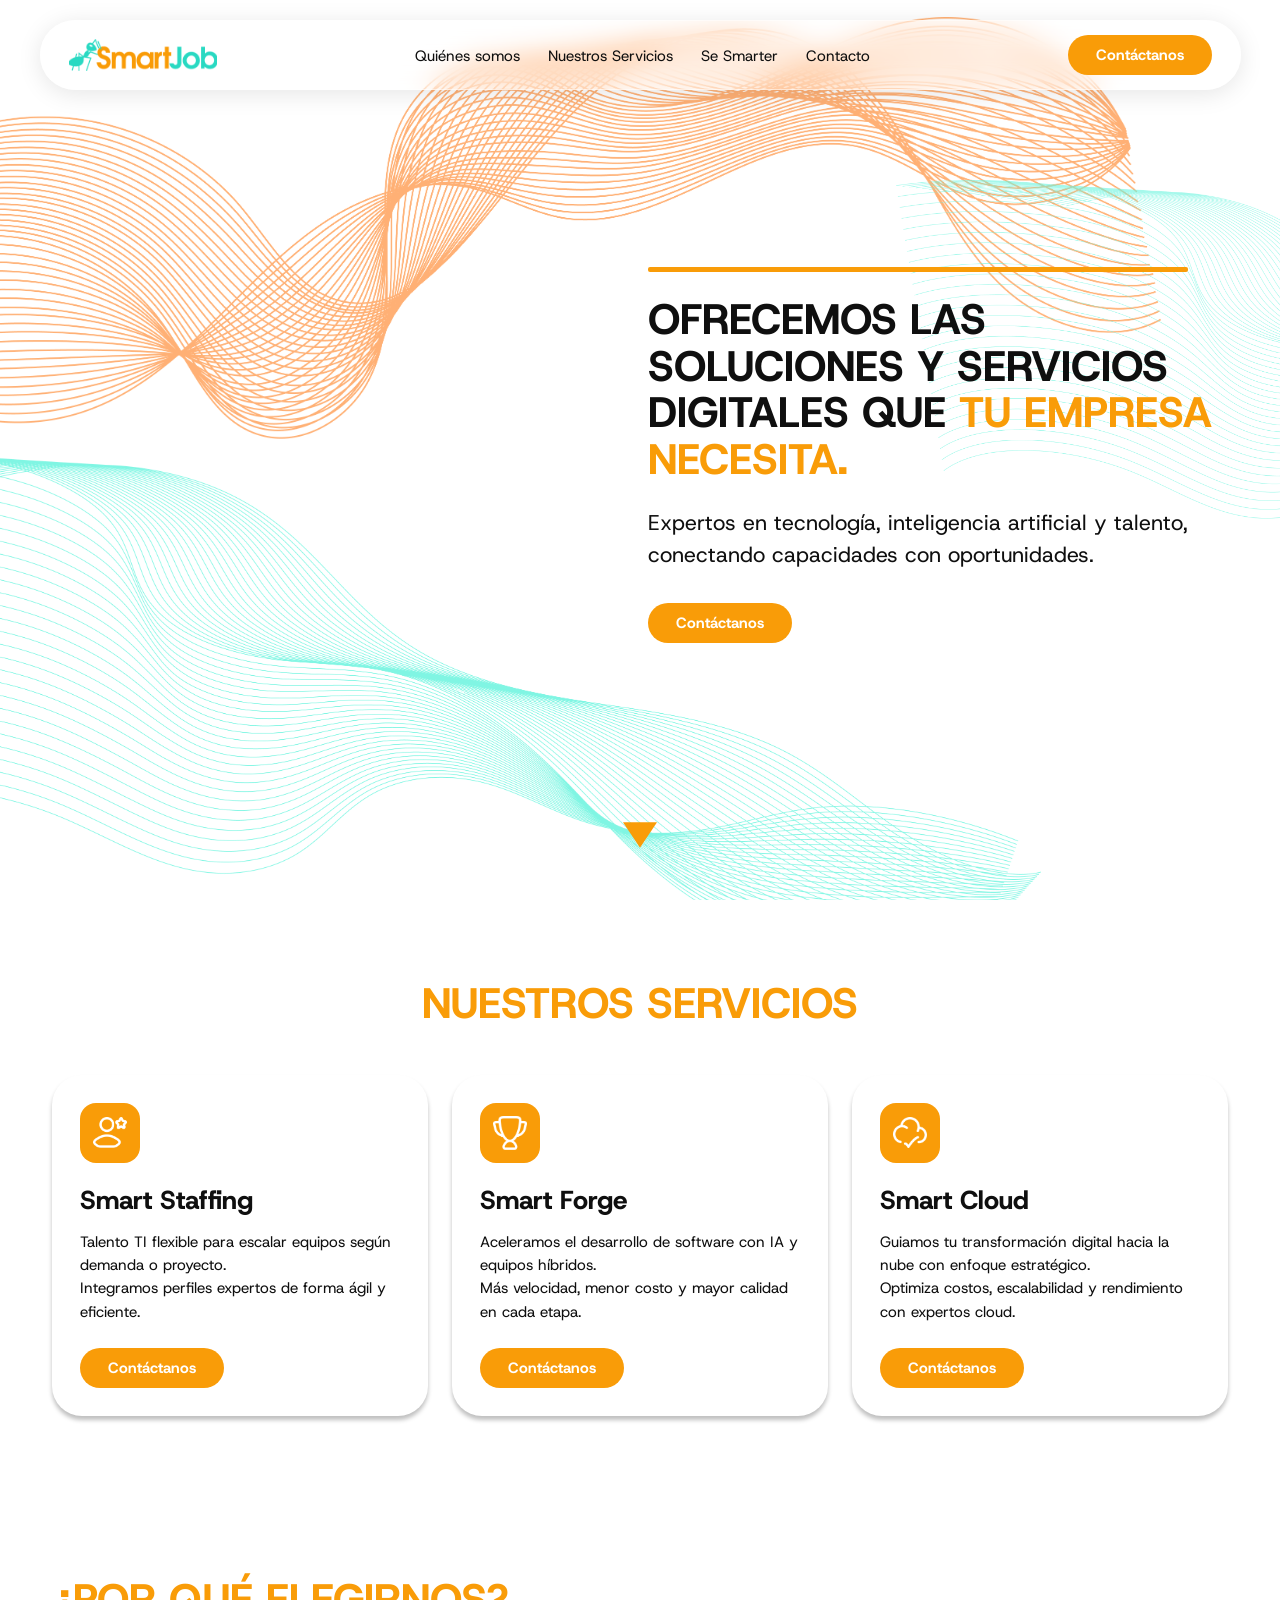
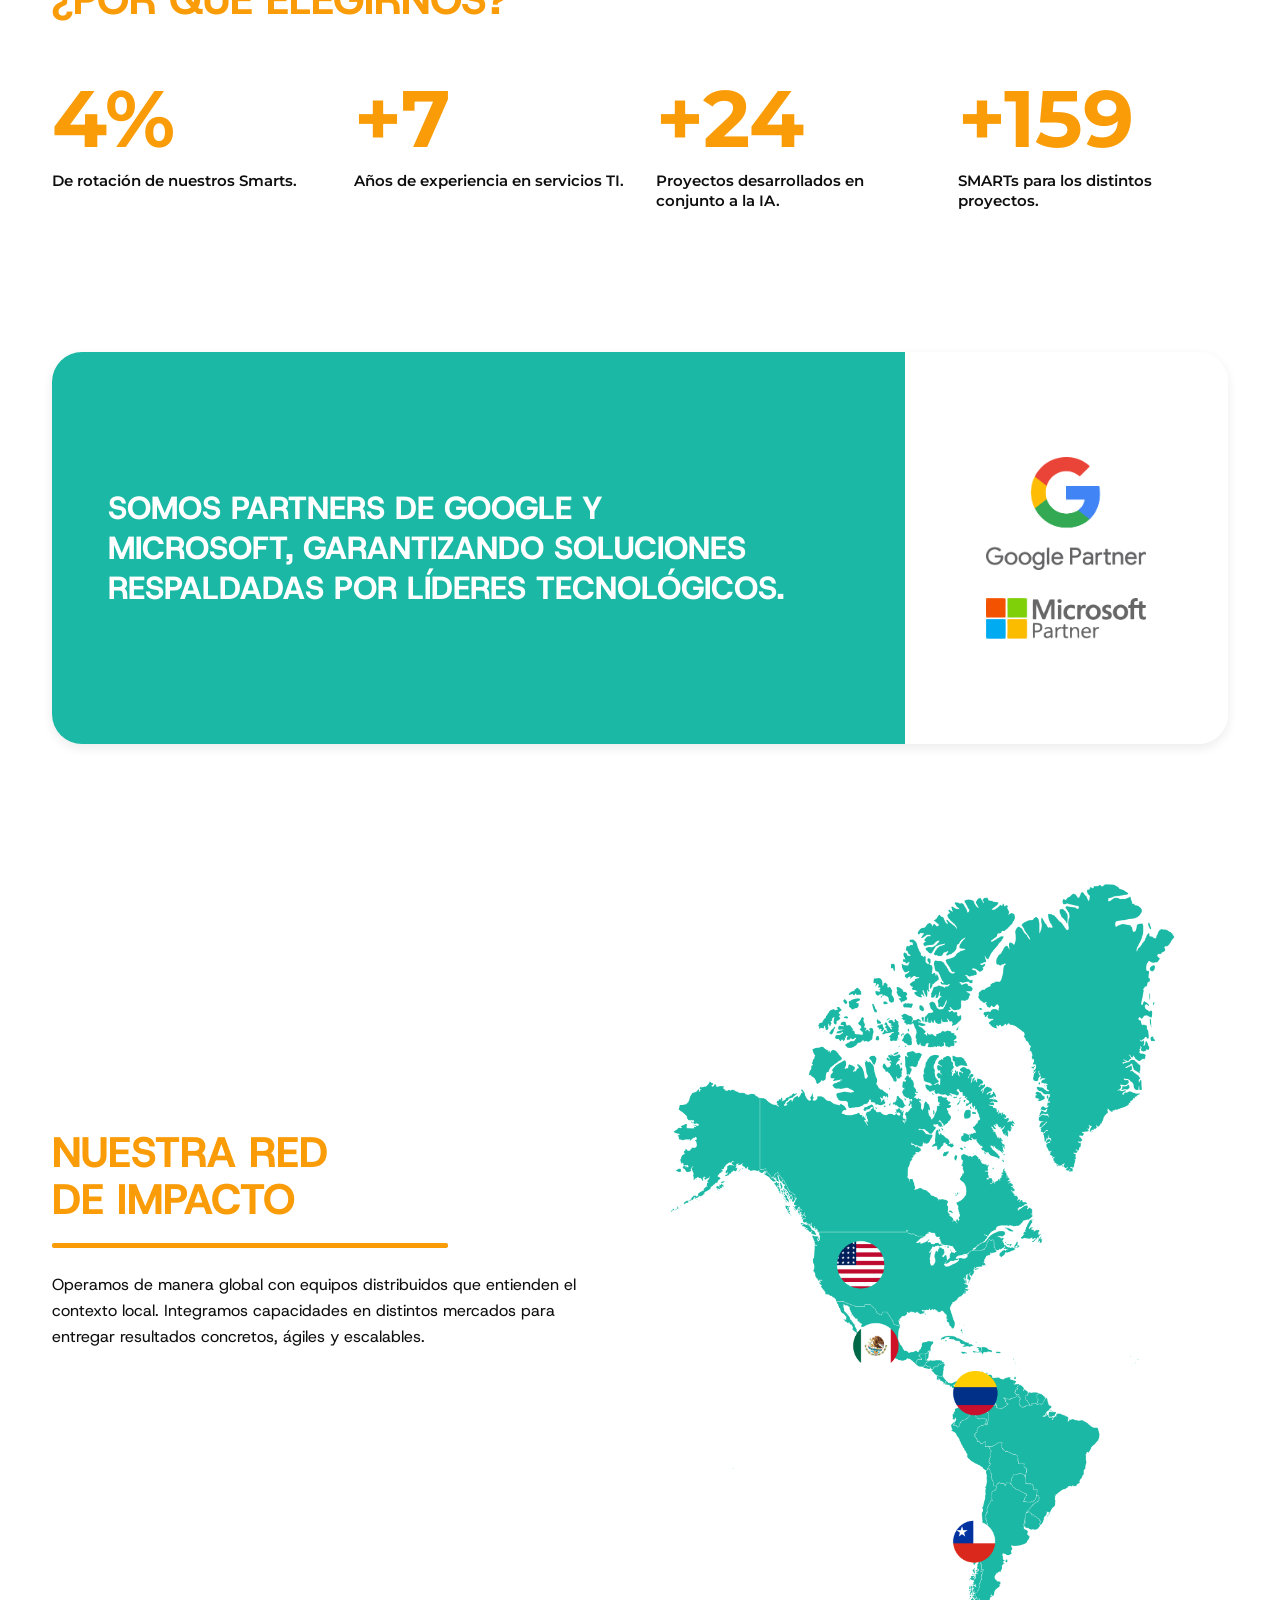
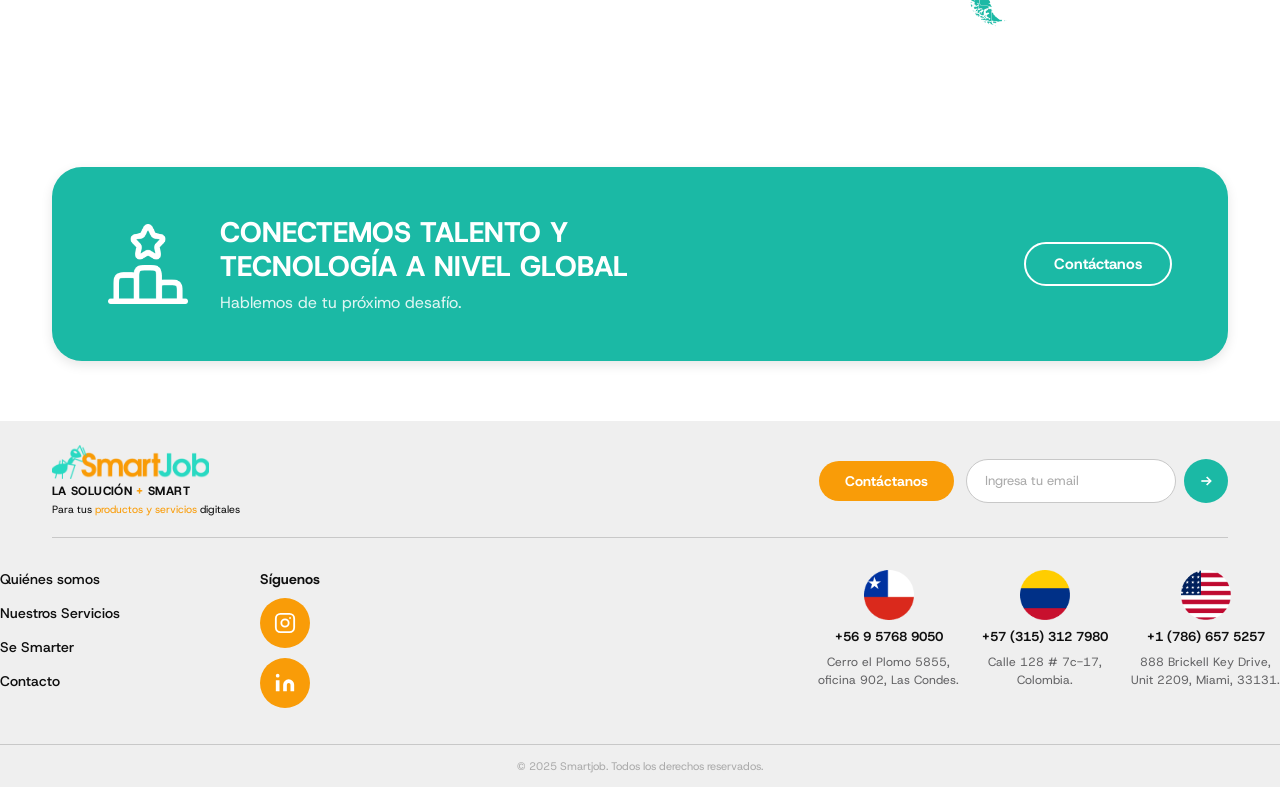
==== index.html @ 1be534fc "Index: título centrado, íconos naranjas y padding en cards de servicios - Título "NUESTROS SERVICIOS" ====
<!DOCTYPE html>
<html lang="es">
<head>
  <meta charset="UTF-8" />
  <meta name="viewport" content="width=device-width, initial-scale=1.0" />
  <title>Smartjob — La Solución + Smart</title>
  <link rel="preconnect" href="https://fonts.googleapis.com" />
  <link rel="preconnect" href="https://fonts.gstatic.com" crossorigin />
  <link href="https://fonts.googleapis.com/css2?family=Host+Grotesk:wght@400;500;600;700;800&family=Montserrat:wght@600;700&display=swap" rel="stylesheet" />
  <link rel="icon" type="image/svg+xml" href="assets/img/logo-smartjob.svg" />
  <link rel="stylesheet" href="css/style.css" />
</head>
<body>

  <!-- ══ NAV ══ -->
  <header class="nav-wrapper">
    <nav class="nav-pill" id="navbar">
      <a href="index.html" class="logo-link">
        <img src="assets/img/logo-smartjob.svg" alt="SmartJob" class="logo-img" />
      </a>
      <ul class="nav-links">
        <li><a href="#quienes" class="nav-a">Quiénes somos</a></li>
        <li><a href="servicios.html" class="nav-a">Nuestros Servicios</a></li>
        <li><a href="se-smarter.html" class="nav-a">Se Smarter</a></li>
        <li><a href="contacto.html" class="nav-a">Contacto</a></li>
      </ul>
      <a href="contacto.html" class="btn-orange">Contáctanos</a>
      <button class="hamburger" id="menu-toggle" aria-label="Menú">
        <span></span><span></span><span></span>
      </button>
    </nav>
  </header>

  <div class="mobile-menu" id="mobile-menu" hidden>
    <a href="#quienes"      class="mobile-a">Quiénes somos</a>
    <a href="servicios.html" class="mobile-a">Nuestros Servicios</a>
    <a href="se-smarter.html" class="mobile-a">Se Smarter</a>
    <a href="contacto.html"  class="mobile-a">Contacto</a>
    <a href="contacto.html"  class="btn-orange">Contáctanos</a>
  </div>

  <!-- ══ HERO ══════════════════════════════════════════════════
       Inicio frame: 1440×4589
       Waves: RGBA transparentes sobre fondo blanco
  ═══════════════════════════════════════════════════════════ -->
  <section id="inicio" class="hero">
    <img src="assets/img/hero-deco-orange.png" class="hero-wave hero-wave--orange" alt="" aria-hidden="true" />
    <img src="assets/img/hero-deco-teal.png"   class="hero-wave hero-wave--teal"   alt="" aria-hidden="true" />
    <img src="assets/img/hero-deco-teal.png"   class="hero-wave hero-wave--teal2" style="left: 70%; top: 20%; width: 80%; opacity: 0.6;" alt="" aria-hidden="true" />

    <div class="hero-content reveal">
      <div class="hero-rule"></div>
      <h1 class="hero-h1">
        OFRECEMOS LAS<br>
        SOLUCIONES Y SERVICIOS<br>
        DIGITALES QUE <span class="c-orange">TU EMPRESA</span><br>
        <span class="c-orange">NECESITA.</span>
      </h1>
      <p class="hero-sub">
        Expertos en tecnología, inteligencia artificial y talento,<br>
        conectando capacidades con oportunidades.
      </p>
      <a href="contacto.html" class="btn-orange">Contáctanos</a>
    </div>

    <a href="#quienes" class="hero-arrow" aria-label="Siguiente sección">
      <svg viewBox="0 0 55 55" width="48" height="48">
        <polygon points="27.5,42 8,13 47,13" fill="#F99C08"/>
      </svg>
    </a>
  </section>


  <!-- ══ NUESTROS SERVICIOS — Figma y=1175 ══ -->
  <section class="section">
    <div class="container">
      <h2 class="section-title reveal text-center">NUESTROS SERVICIOS</h2>
      <div class="services-grid">
        <div class="service-card reveal" style="--delay:0ms">
          <div class="svc-card-icon-wrap">
            <img src="assets/img/staffing.png" alt="" aria-hidden="true" />
          </div>
          <h3 class="service-title">Smart Staffing</h3>
          <p class="service-desc">
            Talento TI flexible para escalar equipos según demanda o proyecto.<br>
            Integramos perfiles expertos de forma ágil y eficiente.
          </p>
          <a href="smart-staffing.html" class="btn-orange">Contáctanos</a>
        </div>
        <div class="service-card reveal" style="--delay:100ms">
          <div class="svc-card-icon-wrap">
            <img src="assets/img/forge.png" alt="" aria-hidden="true" />
          </div>
          <h3 class="service-title">Smart Forge</h3>
          <p class="service-desc">
            Aceleramos el desarrollo de software con IA y equipos híbridos.<br>
            Más velocidad, menor costo y mayor calidad en cada etapa.
          </p>
          <a href="contacto.html" class="btn-orange">Contáctanos</a>
        </div>
        <div class="service-card reveal" style="--delay:200ms">
          <div class="svc-card-icon-wrap">
            <img src="assets/img/cloud.png" alt="" aria-hidden="true" />
          </div>
          <h3 class="service-title">Smart Cloud</h3>
          <p class="service-desc">
            Guiamos tu transformación digital hacia la nube con enfoque estratégico.<br>
            Optimiza costos, escalabilidad y rendimiento con expertos cloud.
          </p>
          <a href="smart-cloud.html" class="btn-orange">Contáctanos</a>
        </div>
      </div>
    </div>
  </section>


  <!-- ══ ¿POR QUÉ ELEGIRNOS? — Figma y=1976 ══ -->
  <section id="quienes" class="section">
    <div class="container">
      <h2 class="section-title reveal">¿POR QUÉ ELEGIRNOS?</h2>
      <div class="stats-grid">
        <div class="stat reveal" style="--delay:0ms">
          <div class="stat-num" data-prefix="" data-suffix="%" data-target="5">5%</div>
          <p class="stat-label">De rotación de nuestros Smarts.</p>
        </div>
        <div class="stat reveal" style="--delay:100ms">
          <div class="stat-num" data-prefix="+" data-suffix="" data-target="9">+9</div>
          <p class="stat-label">Años de experiencia en servicios TI.</p>
        </div>
        <div class="stat reveal" style="--delay:200ms">
          <div class="stat-num" data-prefix="+" data-suffix="" data-target="30">+30</div>
          <p class="stat-label">Proyectos desarrollados en conjunto a la IA.</p>
        </div>
        <div class="stat reveal" style="--delay:300ms">
          <div class="stat-num" data-prefix="+" data-suffix="" data-target="200">+200</div>
          <p class="stat-label">SMARTs para los distintos proyectos.</p>
        </div>
      </div>
    </div>
  </section>


  <!-- ══ PARTNERS BANNER — Figma y=2379, w=1336, h=392 ══ -->
  <section class="section section--partners">
    <div class="container">
      <div class="partners-card reveal">
        <div class="partners-left">
          <h2 class="partners-h2">
            Somos partners de Google y Microsoft, garantizando soluciones
            respaldadas por líderes tecnológicos.
          </h2>
        </div>
        <div class="partners-right">
          <img src="assets/img/partners-group.png" alt="Google Partner" class="partner-logo" />
          <img src="assets/img/globe-group.png"    alt="Microsoft Partner" class="partner-logo" />
        </div>
      </div>
    </div>
  </section>


  <!-- ══ NUESTRA RED DE IMPACTO — Figma y=2921 ══ -->
  <section class="section">
    <div class="container">
      <div class="impact-grid">
        <div class="impact-left">
          <h2 class="section-title reveal">NUESTRA RED<br>DE IMPACTO</h2>
          <div class="orange-rule reveal"></div>
          <p class="body-text reveal">
            Operamos de manera global con equipos distribuidos que entienden el
            contexto local. Integramos capacidades en distintos mercados para
            entregar resultados concretos, ágiles y escalables.
          </p>
        </div>
        <div class="impact-right reveal">
          <img src="assets/img/Group 36.png" alt="Continente" class="continent-img" />
        </div>
      </div>
    </div>
  </section>


  <!-- ══ CONECTEMOS CTA ══ -->
  <section class="section section--conectemos">
    <div class="container">
      <div class="conectemos-card reveal">
        <img src="assets/img/elements-1.png" alt="" class="conectemos-icon" aria-hidden="true" />
        <div>
          <h2 class="conectemos-h2">Conectemos talento y<br>tecnología a nivel global</h2>
          <p class="conectemos-sub">Hablemos de tu próximo desafío.</p>
        </div>
        <a href="contacto.html" class="btn-orange-outline">Contáctanos</a>
      </div>
    </div>
  </section>


  <!-- ══ FOOTER ══ -->
  <footer class="footer-v2">

    <div class="fv2-top">
      <div class="container fv2-top-inner">

        <!-- Logo + tagline -->
        <div class="fv2-logo-block">
          <a href="index.html" class="fv2-logo-link">
            <img src="assets/img/logo-smartjob.svg" alt="SmartJob" class="fv2-logo-img" />
          </a>
          <p class="fv2-tagline1">LA SOLUCIÓN <span class="c-orange">+</span> SMART</p>
          <p class="fv2-tagline2">Para tus <span class="c-orange">productos y servicios</span> digitales</p>
        </div>

        <!-- Contáctanos + email -->
        <div class="fv2-actions">
          <a href="contacto.html" class="fv2-btn-contacta">Contáctanos</a>
          <form class="fv2-email-form" id="newsletter-form">
            <input type="email" placeholder="Ingresa tu email" />
            <button type="submit" aria-label="Enviar">
              <svg viewBox="0 0 24 24" fill="none" stroke="currentColor" stroke-width="2.5" width="16" height="16"><line x1="5" y1="12" x2="19" y2="12"/><polyline points="13 6 19 12 13 18"/></svg>
            </button>
          </form>
        </div>

      </div>
    </div>

    <div class="fv2-divider"></div>

    <div class="container fv2-bottom">

      <!-- Nav -->
      <nav class="fv2-nav">
        <a href="index.html#quienes">Quiénes somos</a>
        <a href="servicios.html">Nuestros Servicios</a>
        <a href="se-smarter.html">Se Smarter</a>
        <a href="contacto.html">Contacto</a>
      </nav>

      <!-- Síguenos -->
      <div class="fv2-social">
        <p class="fv2-siguenos">Síguenos</p>
        <a href="https://www.instagram.com/smartjob_ti/" target="_blank" rel="noopener" aria-label="Instagram" class="fv2-social-btn">
          <svg viewBox="0 0 24 24" fill="none" stroke="currentColor" stroke-width="2" width="22" height="22"><rect x="2" y="2" width="20" height="20" rx="5"/><circle cx="12" cy="12" r="4"/><circle cx="17.5" cy="6.5" r="1" fill="currentColor" stroke="none"/></svg>
        </a>
        <a href="https://www.linkedin.com/company/smartjob-tech/posts/?feedView=all" target="_blank" rel="noopener" aria-label="LinkedIn" class="fv2-social-btn">
          <svg viewBox="0 0 24 24" fill="currentColor" width="22" height="22"><path d="M16 8a6 6 0 0 1 6 6v7h-4v-7a2 2 0 0 0-2-2 2 2 0 0 0-2 2v7h-4v-7a6 6 0 0 1 6-6z"/><rect x="2" y="9" width="4" height="12"/><circle cx="4" cy="4" r="2"/></svg>
        </a>
      </div>

      <!-- Oficinas -->
      <div class="fv2-offices">
        <div class="fv2-office">
          <img src="assets/img/Mask group.png" alt="Chile" class="fv2-flag" />
          <p class="fv2-phone">+56 9 5768 9050</p>
          <p class="fv2-addr">Cerro el Plomo 5855,<br>oficina 902, Las Condes.</p>
        </div>
        <div class="fv2-office">
          <img src="assets/img/Mask group-2.png" alt="Colombia" class="fv2-flag" />
          <p class="fv2-phone">+57 (315) 312 7980</p>
          <p class="fv2-addr">Calle 128 # 7c-17,<br>Colombia.</p>
        </div>
        <div class="fv2-office">
          <img src="assets/img/Mask group-1.png" alt="USA" class="fv2-flag" />
          <p class="fv2-phone">+1 (786) 657 5257</p>
          <p class="fv2-addr">888 Brickell Key Drive,<br>Unit 2209, Miami, 33131.</p>
        </div>
      </div>

    </div>

    <div class="fv2-copy">
      <div class="container">
        <p>© 2025 Smartjob. Todos los derechos reservados.</p>
      </div>
    </div>

  </footer>

  <script src="js/main.js"></script>
</body>
</html>
---- css/style.css ----
/* ═══════════════════════════════════════════════════════════
   Smartjob.cl — Fiel al diseño Figma WIREFRAME 188:5
   Tokens: Host Grotesk + Montserrat | #F99C08 | #1BB9A5
   ═══════════════════════════════════════════════════════════ */

/* ─── Reset ─── */
*, *::before, *::after { box-sizing: border-box; margin: 0; padding: 0; }
html { scroll-behavior: smooth; }
body {
  font-family: 'Host Grotesk', sans-serif;
  color: #0F0F0F;
  background: #fff;
  overflow-x: hidden;
}
img { display: block; max-width: 100%; }
a { text-decoration: none; }
ul { list-style: none; }
::selection { background: #F99C08; color: #fff; }

/* ─── Tokens ─── */
:root {
  --orange:   #F99C08;
  --teal:     #1BB9A5;
  --dark:     #0F0F0F;
  --muted:    #646466;
  --offwhite: #F8F8F8;
  --border:   #EEEEEE;
}

/* ─── Utilities ─── */
.c-orange  { color: var(--orange); }
.c-teal    { color: var(--teal); }
.fw-700    { font-weight: 700; }
.fw-800    { font-weight: 800; }
.text-center { text-align: center; }

/* ─── Container ─── */
.container {
  max-width: 1336px;
  margin-inline: auto;
  padding-inline: 52px;
}
@media (max-width: 768px) {
  .container { padding-inline: 20px; }
}

/* ─── Section ─── */
.section { padding-block: 80px; }
.section--offwhite { background: var(--offwhite); }
.section--partners { padding-block: 60px; }
.section--conectemos { padding-block: 60px; }

/* ─── Orange rule ─── */
.orange-rule {
  width: 396px;
  max-width: 100%;
  height: 5px;
  background: var(--orange);
  border-radius: 2px;
  margin-block: 20px 24px;
}

/* ─── Section title: Host Grotesk ExtraBold 800 48px ─── */
.section-title {
  font-family: 'Host Grotesk', sans-serif;
  font-weight: 800;
  font-size: clamp(28px, 3.33vw, 48px);
  line-height: 1.1;
  text-transform: uppercase;
  color: var(--orange);
}

/* ─── Body text ─── */
.body-text {
  font-family: 'Host Grotesk', sans-serif;
  font-weight: 400;
  font-size: clamp(15px, 1.25vw, 18px);
  color: var(--dark);
  line-height: 1.65;
}

/* ══════════════════════════════════════════════════════════
   BUTTONS
══════════════════════════════════════════════════════════ */
.btn-orange {
  display: inline-flex;
  align-items: center;
  justify-content: center;
  background: var(--orange);
  color: #fff;
  font-family: 'Host Grotesk', sans-serif;
  font-weight: 700;
  font-size: 15px;
  padding: 10px 28px;
  border-radius: 100px;
  border: none;
  cursor: pointer;
  white-space: nowrap;
  transition: background .2s, transform .2s, box-shadow .2s;
}
.btn-orange:hover {
  background: #D1830A;
  transform: translateY(-2px);
  box-shadow: 0 6px 20px rgba(249,156,8,.35);
}
.btn-full { width: 100%; }

.btn-white-pill {
  display: inline-flex;
  align-items: center;
  justify-content: center;
  background: #fff;
  color: var(--dark);
  font-family: 'Host Grotesk', sans-serif;
  font-weight: 700;
  font-size: 14px;
  padding: 8px 24px;
  border-radius: 100px;
  border: none;
  cursor: pointer;
  transition: background .2s, color .2s;
  align-self: flex-start;
}
.btn-white-pill:hover { background: var(--dark); color: #fff; }

.btn-orange-outline {
  display: inline-flex;
  align-items: center;
  justify-content: center;
  background: transparent;
  color: #fff;
  font-family: 'Host Grotesk', sans-serif;
  font-weight: 700;
  font-size: 15px;
  padding: 10px 28px;
  border-radius: 100px;
  border: 2px solid #fff;
  cursor: pointer;
  white-space: nowrap;
  transition: background .2s, color .2s;
}
.btn-orange-outline:hover { background: #fff; color: var(--dark); }

/* ══════════════════════════════════════════════════════════
   NAV — pill flotante, frosted glass
   Figma: w=1201, h=70, y=36, r=100px, fill=rgba(255,255,255,0.2)
══════════════════════════════════════════════════════════ */
.nav-wrapper {
  position: fixed;
  top: 0; left: 0; right: 0;
  z-index: 100;
  display: flex;
  justify-content: center;
  padding-top: 20px;
  pointer-events: none;
}
.nav-pill {
  pointer-events: all;
  display: flex;
  align-items: center;
  gap: 32px;
  width: min(1201px, calc(100% - 48px));
  height: 70px;
  padding-inline: 28px;
  background: rgba(255,255,255,.20);
  backdrop-filter: blur(12px);
  -webkit-backdrop-filter: blur(12px);
  border-radius: 100px;
  border: 1px solid rgba(255,255,255,.50);
  box-shadow: 0 4px 24px rgba(0,0,0,.10);
  transition: background .3s, box-shadow .3s;
}
.nav-pill.scrolled {
  background: rgba(255,255,255,.96);
  box-shadow: 0 4px 32px rgba(0,0,0,.14);
}

/* Logo */
.logo-link { display: flex; align-items: center; flex-shrink: 0; }
.logo-img  { height: 32px; width: auto; display: block; }

/* Nav links */
.nav-links {
  display: flex;
  align-items: center;
  gap: 28px;
  flex: 1;
  justify-content: center;
}
.nav-a {
  font-family: 'Host Grotesk', sans-serif;
  font-size: 15px;
  font-weight: 400;
  color: var(--dark);
  transition: color .2s;
  white-space: nowrap;
}
.nav-a:hover { color: var(--orange); }

/* Hamburger */
.hamburger {
  display: none;
  flex-direction: column;
  justify-content: center;
  align-items: center;
  gap: 5px;
  background: none;
  border: none;
  cursor: pointer;
  padding: 4px;
  margin-left: auto;
}
.hamburger span {
  display: block;
  width: 22px; height: 2px;
  background: var(--dark);
  border-radius: 2px;
  transition: all .3s;
}

/* ══════════════════════════════════════════════════════════
   MOBILE MENU
══════════════════════════════════════════════════════════ */
.mobile-menu {
  position: fixed;
  top: 0; left: 0; right: 0;
  z-index: 99;
  background: rgba(255,255,255,.97);
  backdrop-filter: blur(16px);
  padding: 100px 24px 32px;
  display: flex;
  flex-direction: column;
  gap: 20px;
  box-shadow: 0 8px 32px rgba(0,0,0,.12);
}
.mobile-menu[hidden] { display: none; }
.mobile-a {
  font-family: 'Host Grotesk', sans-serif;
  font-size: 18px;
  font-weight: 600;
  color: var(--dark);
  transition: color .2s;
}
.mobile-a:hover { color: var(--orange); }

/* ══════════════════════════════════════════════════════════
   HERO — Inicio (1440×4589)
   Waves son PNG/RGBA transparentes — no necesitan blend mode
   Contenido en el lado derecho, empieza en 46.9% del canvas
══════════════════════════════════════════════════════════ */
.hero {
  position: relative;
  min-height: 100vh;
  background: #fff;
  overflow: hidden;
  display: flex;
  align-items: center;
}

/* Waves — PNG transparentes, se posicionan como en Figma */
.hero-wave {
  position: absolute;
  pointer-events: none;
  /* Sin mix-blend-mode: las imágenes son RGBA con fondo transparente */
}
/* Orange wave: x=-134, y=19, w=1643 → porcentaje de 1440px */
.hero-wave--orange {
  left: -9.3%;
  top: 1.9%;
  width: 114%;
  height: auto;
  opacity: .9;
}
/* Teal wave: x=-269, y=490, w=1818 */
.hero-wave--teal {
  left: -18.7%;
  top: 50%;
  width: 126%;
  height: auto;
  opacity: .85;
}

/* Hero content: x=676/1440 = 46.9% */
.hero-content {
  position: relative;
  z-index: 2;
  margin-left: 46.9%;
  padding: 130px 52px 120px 48px;
  max-width: 760px;
}

/* Orange rule: w=540, h=5 */
.hero-rule {
  width: 540px;
  max-width: 100%;
  height: 5px;
  background: var(--orange);
  border-radius: 2px;
  margin-bottom: 24px;
}

/* Headline: Host Grotesk ExtraBold 800, 48px, uppercase */
.hero-h1 {
  font-family: 'Host Grotesk', sans-serif;
  font-weight: 800;
  font-size: clamp(32px, 3.33vw, 48px);
  line-height: 1.1;
  color: var(--dark);
  text-transform: uppercase;
  margin-bottom: 24px;
}

/* Sub: Host Grotesk Regular 400, 24px */
.hero-sub {
  font-family: 'Host Grotesk', sans-serif;
  font-weight: 400;
  font-size: clamp(16px, 1.67vw, 24px);
  color: var(--dark);
  line-height: 1.5;
  margin-bottom: 32px;
}

/* Down-arrow indicator */
.hero-arrow {
  position: absolute;
  bottom: 36px;
  left: 50%;
  transform: translateX(-50%);
  animation: bounce 2s ease-in-out infinite;
  z-index: 3;
}
@keyframes bounce {
  0%, 100% { transform: translateX(-50%) translateY(0); }
  50%       { transform: translateX(-50%) translateY(8px); }
}

/* ══════════════════════════════════════════════════════════
   PAGE HERO — páginas internas (servicios.html)
══════════════════════════════════════════════════════════ */
.page-hero {
  position: relative;
  min-height: 52vh;
  background: #fff;
  overflow: hidden;
  display: flex;
  align-items: center;
  padding-top: 110px;
  padding-bottom: 60px;
}
.page-hero-wave {
  position: absolute;
  pointer-events: none;
}
.page-hero-wave--orange {
  left: -20%; top: -20%;
  width: 100%;
  opacity: .7;
}
.page-hero-wave--teal {
  right: -10%; bottom: -30%;
  width: 80%;
  opacity: .5;
}
.page-hero-content {
  position: relative;
  z-index: 2;
}
.page-hero-content .hero-h1 { margin-bottom: 16px; }
.page-hero-content .hero-sub { margin-bottom: 0; }

/* ══════════════════════════════════════════════════════════
   STATS — ¿Por qué elegirnos?
   Montserrat Bold 700, 90px, orange
══════════════════════════════════════════════════════════ */
.stats-grid {
  display: grid;
  grid-template-columns: repeat(4, 1fr);
  gap: 32px;
  margin-top: 56px;
}
.stat { text-align: left; }
.stat-num {
  font-family: 'Montserrat', sans-serif;
  font-weight: 700;
  font-size: clamp(52px, 6.25vw, 90px);
  color: var(--orange);
  line-height: 1;
  margin-bottom: 12px;
}
.stat-label {
  font-family: 'Montserrat', sans-serif;
  font-weight: 600;
  font-size: clamp(13px, 1.2vw, 18px);
  color: var(--dark);
  line-height: 1.35;
}

/* ══════════════════════════════════════════════════════════
   SERVICE CARDS — 392×549px, r=30px
   White top + orange bottom with scallop concave arch
══════════════════════════════════════════════════════════ */
.cards-grid {
  display: grid;
  grid-template-columns: repeat(3, 1fr);
  gap: 40px;
  margin-top: 48px;
}
.svc-card {
  border: 1px solid var(--orange);
  border-radius: 30px;
  overflow: hidden;
  background: #fff;
  box-shadow: 0 4px 4px rgba(0,0,0,.25);
  display: flex;
  flex-direction: column;
  transition: transform .3s, box-shadow .3s;
}
.svc-card:hover {
  transform: translateY(-6px);
  box-shadow: 0 12px 32px rgba(249,156,8,.20);
}

/* White top: ~110px */
.card-top {
  background: #fff;
  min-height: 110px;
  padding: 20px 24px 16px;
  display: flex;
  align-items: center;
  justify-content: space-between;
}
.svc-name {
  font-family: 'Host Grotesk', sans-serif;
  font-weight: 800;
  font-size: 28px;
  line-height: 1.15;
  color: var(--dark);
}
.card-deco {
  width: 56px; height: 56px;
  border-radius: 50%;
  display: flex;
  align-items: center;
  justify-content: center;
  flex-shrink: 0;
}
.card-deco--1 { background: rgba(249,156,8,.10); }
.card-deco--2 { background: rgba(27,185,165,.10); }
.card-deco--3 { background: rgba(249,156,8,.10); }

/* Orange bottom with scallop (convex arch of white at top) */
.card-bottom {
  flex: 1;
  background: var(--orange);
  display: flex;
  flex-direction: column;
  padding-bottom: 28px;
}
.card-bottom::before {
  content: '';
  display: block;
  height: 70px;
  background: #fff;
  border-radius: 0 0 50% 50% / 0 0 60px 60px;
  margin-bottom: -1px;
  flex-shrink: 0;
}
.card-text {
  font-family: 'Host Grotesk', sans-serif;
  font-weight: 700;
  font-size: 15px;
  color: #fff;
  line-height: 1.5;
  padding: 12px 24px 20px;
  flex: 1;
}
.card-bottom .btn-white-pill { margin-inline: 24px; }

/* ══════════════════════════════════════════════════════════
   SERVICES GRID — index.html
══════════════════════════════════════════════════════════ */
.services-grid {
  display: flex;
  gap: 24px;
  justify-content: space-between;
  flex-wrap: wrap;
  margin-top: 48px;
}
.service-card {
  flex: 1 1 calc(33.333% - 24px);
  max-width: 380px;
  background: #fff;
  border-radius: 30px;
  overflow: hidden;
  box-shadow: 0 4px 4px rgba(0,0,0,.25);
  display: flex;
  flex-direction: column;
  transition: transform .3s, box-shadow .3s;
  padding: 28px 28px 28px;
}
.service-card:hover {
  transform: translateY(-6px);
  box-shadow: 0 12px 32px rgba(249,156,8,.20);
}
.svc-card-icon-wrap {
  width: 60px;
  height: 60px;
  background: var(--orange);
  border-radius: 16px;
  display: flex;
  align-items: center;
  justify-content: center;
  padding: 13px;
  margin-bottom: 20px;
  flex-shrink: 0;
}
.svc-card-icon-wrap img {
  width: 100%;
  height: 100%;
  object-fit: contain;
  filter: brightness(0) invert(1);
}
.service-card-img {
  width: 100%;
  max-width: 320px;
  height: auto;
  margin: 0 auto 20px;
  display: block;
}
.service-header {
  display: flex;
  align-items: center;
  gap: 18px;
  margin-bottom: 16px;
}
.service-icon {
  width: 56px;
  height: 56px;
  flex-shrink: 0;
}
.service-title {
  font-family: 'Host Grotesk', sans-serif;
  font-weight: 800;
  font-size: 26px;
  color: var(--dark);
  margin: 0 0 14px;
}
.service-desc {
  font-family: 'Host Grotesk', sans-serif;
  font-weight: 400;
  font-size: 15px;
  color: var(--dark);
  line-height: 1.55;
  margin: 0 0 24px;
  flex: 1;
}
.service-card .btn-orange {
  align-self: flex-start;
}

@media (max-width: 1120px) {
  .service-card { flex: 1 1 calc(50% - 24px); }
}

@media (max-width: 780px) {
  .service-card { flex: 1 1 100%; max-width: 100%; }
}

/* ══════════════════════════════════════════════════════════
   SERVICE DETAIL — two-col layout (servicios.html)
══════════════════════════════════════════════════════════ */
.svc-detail {
  display: grid;
  grid-template-columns: 1fr 1fr;
  gap: 64px;
  align-items: center;
}
.svc-detail--reverse .svc-detail__text { order: 2; }
.svc-detail--reverse .svc-detail__visual { order: 1; }
.svc-detail__text { display: flex; flex-direction: column; }

/* Service badge */
.svc-badge {
  display: inline-block;
  font-family: 'Host Grotesk', sans-serif;
  font-weight: 700;
  font-size: 13px;
  color: var(--orange);
  background: rgba(249,156,8,.10);
  border: 1px solid var(--orange);
  border-radius: 100px;
  padding: 4px 14px;
  letter-spacing: .04em;
  text-transform: uppercase;
  align-self: flex-start;
}
.svc-badge--teal {
  color: var(--teal);
  background: rgba(27,185,165,.10);
  border-color: var(--teal);
}

/* Tech chips grid */
.tech-grid {
  display: flex;
  flex-wrap: wrap;
  gap: 10px;
}
.tech-chip {
  display: inline-block;
  font-family: 'Host Grotesk', sans-serif;
  font-size: 13px;
  font-weight: 600;
  color: var(--dark);
  background: #fff;
  border: 1.5px solid var(--border);
  border-radius: 100px;
  padding: 6px 16px;
  transition: border-color .2s, background .2s;
}
.tech-chip:hover { border-color: var(--orange); background: rgba(249,156,8,.06); }

/* Bullet list */
.bullet-list { display: flex; flex-direction: column; gap: 10px; }
.bullet-list li {
  font-family: 'Host Grotesk', sans-serif;
  font-size: 15px;
  color: var(--dark);
  padding-left: 20px;
  position: relative;
  line-height: 1.5;
}
.bullet-list li::before {
  content: '';
  position: absolute;
  left: 0; top: 7px;
  width: 8px; height: 8px;
  border-radius: 50%;
  background: var(--orange);
}

/* ══════════════════════════════════════════════════════════
   PARTNERS BANNER — w=1336, h=392, r=30px
   Left 72.5% teal | Right 27.5% white
══════════════════════════════════════════════════════════ */
.partners-card {
  display: flex;
  min-height: 392px;
  border-radius: 30px;
  overflow: hidden;
  box-shadow: 0 4px 12px rgba(0,0,0,.08);
}
.partners-left {
  flex: 0 0 72.5%;
  background: var(--teal);
  padding: 60px 56px;
  display: flex;
  align-items: center;
}
.partners-h2 {
  font-family: 'Host Grotesk', sans-serif;
  font-weight: 800;
  font-size: clamp(20px, 2.5vw, 36px);
  color: #fff;
  line-height: 1.25;
  text-transform: uppercase;
  max-width: 680px;
}
.partners-right {
  flex: 1;
  background: #fff;
  display: flex;
  flex-direction: column;
  align-items: center;
  justify-content: center;
  gap: 28px;
  padding: 32px 24px;
}
.partner-logo { max-width: 160px; width: 100%; object-fit: contain; }

/* ══════════════════════════════════════════════════════════
   RED DE IMPACTO — two-col
══════════════════════════════════════════════════════════ */
.impact-grid {
  display: grid;
  grid-template-columns: 1fr 1fr;
  gap: 60px;
  align-items: center;
}
.impact-left { display: flex; flex-direction: column; }
.impact-left .section-title { margin-bottom: 0; }
.impact-left .body-text { margin-bottom: 32px; }

.country-list { display: flex; flex-direction: column; gap: 18px; }
.country { display: flex; align-items: flex-start; gap: 14px; }
.flag {
  width: 48px; height: 48px;
  border-radius: 50%;
  object-fit: cover;
  flex-shrink: 0;
  box-shadow: 0 2px 8px rgba(0,0,0,.15);
}
.country-phone {
  font-family: 'Host Grotesk', sans-serif;
  font-weight: 700;
  font-size: 15px;
  color: var(--dark);
  margin-bottom: 2px;
}
.country-addr {
  font-family: 'Host Grotesk', sans-serif;
  font-size: 13px;
  color: var(--muted);
  line-height: 1.4;
}

.impact-right { position: relative; }
.map-wrapper { position: relative; }
.world-map { width: 100%; height: auto; display: block; }
.map-pin {
  position: absolute;
  width: 40px; height: 40px;
  border-radius: 50%;
  object-fit: cover;
  border: 2px solid #fff;
  box-shadow: 0 2px 8px rgba(0,0,0,.20);
}

/* ══════════════════════════════════════════════════════════
   CONECTEMOS CTA — teal card, r=30px
══════════════════════════════════════════════════════════ */
.conectemos-card {
  display: flex;
  align-items: center;
  gap: 32px;
  background: var(--teal);
  border-radius: 30px;
  padding: 48px 56px;
  box-shadow: 0 4px 12px rgba(0,0,0,.10);
}
.conectemos-icon {
  width: 80px; height: 80px;
  object-fit: contain;
  flex-shrink: 0;
}
.conectemos-card > div { flex: 1; }
.conectemos-h2 {
  font-family: 'Host Grotesk', sans-serif;
  font-weight: 800;
  font-size: clamp(20px, 2.22vw, 32px);
  color: #fff;
  line-height: 1.2;
  text-transform: uppercase;
  margin-bottom: 8px;
}
.conectemos-sub {
  font-family: 'Host Grotesk', sans-serif;
  font-weight: 400;
  font-size: 16px;
  color: rgba(255,255,255,.85);
}

/* ══════════════════════════════════════════════════════════
   SE SMARTER PAGE — 188:73 (1440×1265)
   Fondo blanco + wave deco + card centrada glass
══════════════════════════════════════════════════════════ */
.smarter-page {
  position: relative;
  min-height: 100vh;
  background: #fff;
  overflow: hidden;
  display: flex;
  align-items: center;
  padding-block: 140px 80px;
}

/* Waves de fondo */
.smarter-wave {
  position: absolute;
  pointer-events: none;
}
/* Orange wave: x=-479, posicionado a la izquierda */
.smarter-wave--orange {
  left: -33.2%;
  top: 8%;
  width: 114%;
  opacity: .6;
}
.smarter-wave--teal {
  right: -20%;
  bottom: 0;
  width: 90%;
  opacity: .5;
}

.smarter-inner {
  position: relative;
  z-index: 2;
  display: flex;
  flex-direction: column;
  align-items: center;
  width: 100%;
}

/* Título: Host Grotesk Bold 700 48px — centrado */
.smarter-title {
  font-family: 'Host Grotesk', sans-serif;
  font-weight: 700;
  font-size: clamp(32px, 3.33vw, 48px);
  color: var(--dark);
  text-align: center;
  line-height: 1.1;
}

/* Orange rule centrada */
.smarter-rule {
  width: 540px;
  max-width: 90%;
  height: 5px;
  background: var(--orange);
  border-radius: 2px;
  margin-block: 16px 20px;
}

/* Subtitle centrado */
.smarter-sub {
  font-family: 'Host Grotesk', sans-serif;
  font-weight: 500;
  font-size: clamp(16px, 1.67vw, 24px);
  color: var(--dark);
  text-align: center;
  max-width: 640px;
  line-height: 1.5;
  margin-bottom: 40px;
}

/* Glass card: x=255, y=216, w=932, h≈548
   bg: rgba(248,248,248,0.8), r=30px */
.smarter-card {
  width: 932px;
  max-width: 100%;
  background: rgba(248,248,248,.85);
  border-radius: 30px;
  box-shadow: 0 4px 4px rgba(0,0,0,.25);
  backdrop-filter: blur(10px);
  -webkit-backdrop-filter: blur(10px);
  padding: 40px 48px;
}

/* Form layout centrada */
.smarter-card form { display: flex; flex-direction: column; gap: 20px; }

.smarter-field { display: flex; flex-direction: column; gap: 8px; }

.smarter-label {
  font-family: 'Host Grotesk', sans-serif;
  font-weight: 700;
  font-size: 16px;
  color: var(--dark);
}

/* Input estilo Figma: border 1px solid orange, r=50px (pill), h=64 */
.smarter-input {
  width: 100%;
  height: 52px;
  border: 1.5px solid rgba(249,156,8,.40);
  border-radius: 50px;
  padding: 0 24px;
  font-family: 'Host Grotesk', sans-serif;
  font-size: 15px;
  color: var(--dark);
  background: rgba(255,255,255,.5);
  outline: none;
  transition: border-color .2s, box-shadow .2s, background .2s;
}
.smarter-input:focus {
  border-color: var(--orange);
  box-shadow: 0 0 0 3px rgba(249,156,8,.15);
  background: #fff;
}

/* File input styled */
.smarter-file-label {
  display: flex;
  align-items: center;
  gap: 12px;
  height: 52px;
  border: 1.5px dashed rgba(249,156,8,.50);
  border-radius: 50px;
  padding: 0 24px;
  cursor: pointer;
  color: var(--muted);
  font-family: 'Host Grotesk', sans-serif;
  font-size: 14px;
  background: rgba(255,255,255,.4);
  transition: border-color .2s, background .2s;
}
.smarter-file-label:hover { border-color: var(--orange); background: rgba(249,156,8,.04); }
.smarter-file { position: absolute; opacity: 0; width: 0; height: 0; }
.smarter-file-text { flex: 1; }

/* Submit button centrado */
.smarter-submit {
  align-self: center;
  min-width: 200px;
  height: 45px;
  font-size: 16px;
}

/* ══════════════════════════════════════════════════════════
   CONTACTO PAGE — 188:75 (1440×1370)
══════════════════════════════════════════════════════════ */
.contacto-page {
  position: relative;
  min-height: 100vh;
  background: var(--offwhite);
  overflow: hidden;
  display: flex;
  align-items: center;
  padding-block: 140px 80px;
}
.contacto-wave {
  position: absolute;
  pointer-events: none;
}
.contacto-wave--teal {
  right: -15%;
  bottom: -10%;
  width: 80%;
  opacity: .3;
}

.contacto-inner {
  position: relative;
  z-index: 2;
  width: 100%;
}

.contacto-grid {
  display: grid;
  grid-template-columns: 1fr 1.4fr;
  gap: 72px;
  align-items: start;
}

.contacto-left { display: flex; flex-direction: column; }
.contacto-left .section-title { margin-bottom: 0; }
.contacto-left .body-text { margin-bottom: 0; }
.contact-info { display: flex; flex-direction: column; }

/* Contact info cards (Figma: Frame 17 + Frame 19 inside Contacto formulario) */
.contact-info-cards {
  display: flex;
  flex-direction: column;
  gap: 20px;
  margin-top: 32px;
}
.contact-info-card {
  display: flex;
  align-items: center;
  gap: 16px;
  background: #fff;
  border: 2.5px solid var(--orange);
  border-radius: 16px;
  padding: 20px 24px;
}
.contact-card-icon {
  display: flex;
  align-items: center;
  justify-content: center;
  flex-shrink: 0;
  width: 40px;
  height: 40px;
}
.contact-card-text {
  font-family: 'Host Grotesk', sans-serif;
  font-weight: 600;
  font-size: 15px;
  color: var(--dark);
  line-height: 1.5;
}

.contacto-form-wrap {}

/* ══════════════════════════════════════════════════════════
   FORMS (shared between pages)
══════════════════════════════════════════════════════════ */
.form-card {
  background: #fff;
  border: 1px solid var(--border);
  border-radius: 20px;
  padding: 32px;
  box-shadow: 0 8px 40px rgba(0,0,0,.06);
}
form { display: flex; flex-direction: column; gap: 16px; }
.field { display: flex; flex-direction: column; gap: 6px; }
.field-row { display: grid; grid-template-columns: 1fr 1fr; gap: 16px; }
.label {
  font-family: 'Host Grotesk', sans-serif;
  font-size: 11px;
  font-weight: 700;
  color: var(--muted);
  letter-spacing: .06em;
  text-transform: uppercase;
}
.input {
  width: 100%;
  border: 1.5px solid var(--border);
  border-radius: 10px;
  padding: 10px 14px;
  font-size: 14px;
  font-family: 'Host Grotesk', sans-serif;
  color: var(--dark);
  background: var(--offwhite);
  outline: none;
  transition: border-color .2s, box-shadow .2s;
}
.input:focus {
  border-color: var(--orange);
  box-shadow: 0 0 0 3px rgba(249,156,8,.12);
  background: #fff;
}
.textarea { min-height: 100px; resize: vertical; }

/* Checkbox chips */
.checkbox-grid { display: flex; flex-wrap: wrap; gap: 8px; }
.chip { cursor: pointer; }
.chip span {
  display: block;
  padding: 6px 14px;
  border: 1.5px solid var(--border);
  border-radius: 100px;
  font-family: 'Host Grotesk', sans-serif;
  font-size: 12px;
  font-weight: 600;
  color: var(--dark);
  background: var(--offwhite);
  transition: all .2s;
  user-select: none;
}
.chip input:checked + span {
  border-color: var(--orange);
  background: var(--orange);
  color: #fff;
}
.chip:hover span { border-color: var(--orange); }

/* ══════════════════════════════════════════════════════════
   FOOTER V2 — replica fiel del PNG footer-full.png
══════════════════════════════════════════════════════════ */
.footer-v2 {
  background: #EFEFEF;
  font-family: 'Host Grotesk', sans-serif;
}

/* ── Top bar: logo-block izquierda | acciones derecha ── */
.fv2-top { padding: 24px 0 20px; }
.fv2-top-inner {
  display: flex;
  align-items: center;
  justify-content: space-between;
  gap: 24px;
}

/* Logo + tagline */
.fv2-logo-block {
  display: flex;
  flex-direction: column;
  gap: 5px;
  flex-shrink: 0;
}
.fv2-logo-link { display: flex; align-items: center; }
.fv2-logo-img  { height: 34px; width: auto; }

.fv2-tagline1 {
  font-size: 12px;
  font-weight: 800;
  color: var(--dark);
  text-transform: uppercase;
  letter-spacing: 0.03em;
  line-height: 1.2;
}
.fv2-tagline2 {
  font-size: 10.5px;
  font-weight: 400;
  color: var(--dark);
  line-height: 1.3;
}

/* Contáctanos + email form */
.fv2-actions {
  display: flex;
  align-items: center;
  gap: 12px;
}
.fv2-btn-contacta {
  display: inline-flex;
  align-items: center;
  padding: 11px 26px;
  background: var(--orange);
  color: #fff;
  font-family: 'Host Grotesk', sans-serif;
  font-weight: 700;
  font-size: 14px;
  border-radius: 100px;
  white-space: nowrap;
  transition: background .2s;
}
.fv2-btn-contacta:hover { background: #D1830A; }

.fv2-email-form {
  display: flex;
  flex-direction: row;
  align-items: center;
  gap: 8px;
}
.fv2-email-form input {
  height: 44px;
  border: 1.5px solid #C8C8C8;
  border-radius: 100px;
  padding-inline: 18px;
  background: #fff;
  font-family: 'Host Grotesk', sans-serif;
  font-size: 13px;
  color: var(--dark);
  width: 210px;
  outline: none;
  transition: border-color .2s;
}
.fv2-email-form input:focus { border-color: var(--teal); }
.fv2-email-form input::placeholder { color: #ABABAB; }
.fv2-email-form button {
  width: 44px;
  height: 44px;
  flex-shrink: 0;
  background: var(--teal);
  border: none;
  border-radius: 50%;
  display: flex;
  align-items: center;
  justify-content: center;
  cursor: pointer;
  color: #fff;
  transition: background .2s;
}
.fv2-email-form button:hover { background: #159588; }

/* ── Divider ── */
.fv2-divider {
  height: 1px;
  background: #C8C8C8;
  margin: 0 52px;
}

/* ── Bottom: nav | síguenos | oficinas ── */
.fv2-bottom {
  display: grid;
  grid-template-columns: 220px 160px 1fr;
  gap: 40px;
  padding: 32px 0 36px;
  align-items: start;
}

.fv2-nav {
  display: flex;
  flex-direction: column;
  gap: 16px;
}
.fv2-nav a {
  font-size: 14px;
  font-weight: 500;
  color: var(--dark);
  transition: color .2s;
}
.fv2-nav a:hover { color: var(--orange); }

/* Síguenos + iconos */
.fv2-social {
  display: flex;
  flex-direction: column;
  gap: 10px;
}
.fv2-siguenos {
  font-size: 14px;
  font-weight: 700;
  color: var(--dark);
}
.fv2-social-btn {
  display: flex;
  align-items: center;
  justify-content: center;
  width: 50px;
  height: 50px;
  border-radius: 50%;
  background: var(--orange);
  color: #fff;
  transition: background .2s, transform .2s;
  flex-shrink: 0;
}
.fv2-social-btn:hover { background: #D1830A; transform: scale(1.06); }

/* Oficinas */
.fv2-offices {
  display: flex;
  gap: 16px;
  justify-content: flex-end;
  align-items: flex-start;
}
.fv2-office {
  display: flex;
  flex-direction: column;
  align-items: center;
  gap: 8px;
  text-align: center;
  min-width: 140px;
}
.fv2-flag  { width: 50px; height: auto; }
.fv2-phone { font-size: 13px; font-weight: 700; color: var(--dark); }
.fv2-addr  { font-size: 12px; font-weight: 400; color: var(--muted); line-height: 1.55; }

/* ── Copyright ── */
.fv2-copy { border-top: 1px solid #C8C8C8; padding: 14px 0; }
.fv2-copy p { text-align: center; font-size: 11px; color: #ABABAB; }

/* ══════════════════════════════════════════════════════════
   SERVICE DETAIL PAGES (smart-staffing.html / smart-cloud.html)
   Figma: 242:1716 (Staffing, 1440×2398) / 242:1865 (Cloud, 1440×2221)
══════════════════════════════════════════════════════════ */

/* Hero section: full-width colored bg */
.svc-hero {
  position: relative;
  overflow: hidden;
  padding-top: 110px;
  padding-bottom: 0;
  min-height: 60vh;
  display: flex;
  align-items: center;
}
.svc-hero--teal { background: var(--teal); }
.svc-hero--orange { background: var(--orange); }

.svc-hero-wave {
  position: absolute;
  pointer-events: none;
  opacity: .25;
  left: -10%;
  top: -10%;
  width: 110%;
}

.svc-hero-inner {
  display: grid;
  grid-template-columns: 1fr 1fr;
  gap: 48px;
  align-items: center;
  padding-bottom: 60px;
  position: relative;
  z-index: 2;
}

.svc-hero-inner--white {
  background: #fff;
  border-radius: 40px;
  padding: 56px;
  box-shadow: 0 32px 80px rgba(0,0,0,.08);
  max-width: 1360px;
  margin: 0 auto;
}

.svc-hero-text {
  display: flex;
  flex-direction: column;
  gap: 20px;
}

/* Breadcrumb "← Nuestros Servicios" */
.svc-breadcrumb {
  font-family: 'Host Grotesk', sans-serif;
  font-size: 14px;
  font-weight: 600;
  color: rgba(255,255,255,.80);
  transition: color .2s;
  letter-spacing: .02em;
}
.svc-breadcrumb:hover { color: #fff; }
.svc-breadcrumb--dark { color: rgba(15,15,15,.70); }
.svc-breadcrumb--dark:hover { color: var(--dark); }

/* Service wordmark SVG */
.svc-wordmark {
  height: 56px;
  width: auto;
  max-width: 280px;
  /* SVG trae colores propios — en hero teal forzar blanco si es necesario */
  filter: brightness(0) invert(1);
}
.svc-wordmark--dark { filter: none; }

.svc-hero-sub {
  font-family: 'Host Grotesk', sans-serif;
  font-weight: 400;
  font-size: clamp(16px, 1.4vw, 20px);
  color: rgba(255,255,255,.90);
  line-height: 1.5;
}
.svc-hero-sub--dark { color: var(--dark); }

/* CTA button in hero: white solid */
.btn-white-solid {
  display: inline-flex;
  align-items: center;
  justify-content: center;
  background: #fff;
  color: var(--teal);
  font-family: 'Host Grotesk', sans-serif;
  font-weight: 700;
  font-size: 15px;
  padding: 10px 28px;
  border-radius: 100px;
  border: none;
  cursor: pointer;
  align-self: flex-start;
  transition: background .2s, transform .2s;
}
.btn-white-solid:hover { background: var(--offwhite); transform: translateY(-2px); }
.btn-white-solid--dark { color: var(--orange); }

.svc-hero-img {
  display: flex;
  justify-content: center;
  align-items: flex-end;
}
.svc-hero-photo {
  max-height: 480px;
  width: auto;
  object-fit: contain;
  filter: drop-shadow(0 16px 40px rgba(0,0,0,.20));
}

/* Description section two-col */
.svc-desc-grid {
  display: grid;
  grid-template-columns: 1fr 1fr;
  gap: 64px;
  align-items: center;
}
.svc-desc-left { display: flex; flex-direction: column; }
.svc-desc-left .section-title { margin-bottom: 0; }

/* Mini stat boxes */
.svc-stats-mini {
  display: flex;
  flex-direction: column;
  gap: 20px;
}
.svc-stat-mini {
  display: flex;
  align-items: center;
  gap: 20px;
  padding: 20px 24px;
  background: var(--offwhite);
  border-radius: 16px;
  border-left: 4px solid var(--orange);
}
.svc-stat-num {
  font-family: 'Montserrat', sans-serif;
  font-weight: 700;
  font-size: clamp(28px, 2.5vw, 36px);
  color: var(--orange);
  line-height: 1;
  flex-shrink: 0;
  min-width: 60px;
}
.svc-stat-label {
  font-family: 'Host Grotesk', sans-serif;
  font-size: 14px;
  font-weight: 600;
  color: var(--muted);
  line-height: 1.3;
}

/* Benefits section backgrounds */
.section--teal-light  { background: #E8FAF8; }
.section--orange-light { background: #FFF7E6; }

/* Benefits grid */
.benefits-grid {
  display: grid;
  grid-template-columns: repeat(4, 1fr);
  gap: 24px;
  margin-top: 48px;
}
.benefit-card {
  background: #fff;
  border-radius: 20px;
  padding: 28px 24px;
  box-shadow: 0 4px 16px rgba(0,0,0,.06);
  display: flex;
  flex-direction: column;
  gap: 16px;
  transition: transform .3s, box-shadow .3s;
}
.benefit-card:hover {
  transform: translateY(-4px);
  box-shadow: 0 10px 28px rgba(0,0,0,.10);
}
.benefit-icon {
  width: 52px; height: 52px;
  border-radius: 14px;
  display: flex;
  align-items: center;
  justify-content: center;
  flex-shrink: 0;
}
.benefit-icon--teal   { background: rgba(27,185,165,.12); }
.benefit-icon--orange { background: rgba(249,156,8,.12); }

.benefit-title {
  font-family: 'Host Grotesk', sans-serif;
  font-weight: 700;
  font-size: 16px;
  color: var(--dark);
  line-height: 1.35;
}

/* Process steps */
.process-steps {
  display: flex;
  align-items: flex-start;
  gap: 0;
  margin-top: 48px;
}
.process-step {
  flex: 1;
  display: flex;
  flex-direction: column;
  align-items: center;
  text-align: center;
  gap: 12px;
}
.process-num {
  font-family: 'Montserrat', sans-serif;
  font-weight: 700;
  font-size: 40px;
  color: var(--orange);
  line-height: 1;
}
.process-title {
  font-family: 'Host Grotesk', sans-serif;
  font-weight: 800;
  font-size: 18px;
  color: var(--dark);
  text-transform: uppercase;
}
.process-desc {
  font-family: 'Host Grotesk', sans-serif;
  font-size: 14px;
  color: var(--muted);
  line-height: 1.5;
  max-width: 180px;
}
.process-arrow {
  font-size: 28px;
  color: var(--border);
  margin-top: 16px;
  flex-shrink: 0;
  padding-inline: 8px;
}

/* Cloud platforms grid */
.cloud-grid {
  display: grid;
  grid-template-columns: repeat(6, 1fr);
  gap: 16px;
  margin-top: 48px;
}
.cloud-item {
  display: flex;
  flex-direction: column;
  align-items: center;
  gap: 10px;
  text-align: center;
}
.cloud-badge {
  width: 64px; height: 64px;
  border-radius: 16px;
  background: var(--orange);
  color: #fff;
  font-family: 'Montserrat', sans-serif;
  font-weight: 700;
  font-size: 13px;
  display: flex;
  align-items: center;
  justify-content: center;
}
.cloud-item p {
  font-family: 'Host Grotesk', sans-serif;
  font-size: 12px;
  color: var(--muted);
  font-weight: 500;
}

/* ── CTA strip (staffing / cloud) — imagen full-width + botón overlay ── */
.svc-cta-strip {
  position: relative;
  display: block;
  width: 100%;
  overflow: hidden;
}
.svc-cta-bg {
  display: block;
  width: 100%;
  height: auto;
}
.svc-cta-btn {
  position: absolute;
  top: 50%;
  right: 7%;
  transform: translateY(-50%);
  display: inline-flex;
  align-items: center;
  justify-content: center;
  background: #fff;
  color: var(--teal);
  font-family: 'Host Grotesk', sans-serif;
  font-weight: 700;
  font-size: 15px;
  padding: 12px 32px;
  border-radius: 100px;
  white-space: nowrap;
  transition: transform .2s, box-shadow .2s;
  text-decoration: none;
}
.svc-cta-btn:hover { transform: translateY(calc(-50% - 2px)); box-shadow: 0 6px 20px rgba(0,0,0,.18); }
.svc-cta-btn--orange { color: var(--orange); }

/* Benefits section image (reemplaza el grid) */
.svc-benefits-section { padding-block: 60px; }
.svc-benefits-img {
  display: block;
  width: 100%;
  max-width: 1209px;
  height: auto;
  margin-inline: auto;
  border-radius: 24px;
}

/* Benefit image grid (staffing / cloud detail pages) */
.benefit-img-grid {
  display: grid;
  grid-template-columns: repeat(4, 1fr);
  gap: 40px;
  margin-top: 48px;
}
.benefit-img-item {
  display: flex;
  flex-direction: column;
  align-items: center;
  text-align: center;
  gap: 20px;
}
.benefit-img-item img {
  width: 130px;
  height: 130px;
  object-fit: contain;
}
.benefit-img-title {
  font-family: 'Host Grotesk', sans-serif;
  font-weight: 700;
  font-size: 16px;
  color: var(--dark);
  line-height: 1.4;
  max-width: 200px;
}

/* White CTA card variant (smart-cloud.html) */
.conectemos-card--white {
  background: #fff;
  box-shadow: 0 4px 24px rgba(0,0,0,.10);
}
.conectemos-card--white .conectemos-h2 { color: var(--dark); }
.conectemos-card--white .conectemos-sub { color: var(--muted); }

/* ── White-bg page hero (staffing / cloud) — white bg, card shape on right ── */
.svc-page-hero {
  position: relative;
  min-height: 680px;
  padding-top: 130px;
  padding-bottom: 60px;
  background: #fff;
  overflow: hidden;
}
.svc-page-wave {
  display: block;
  width: 100%;
  height: auto;
  pointer-events: none;
}
.svc-page-card-bg {
  position: absolute;
  right: 0;
  top: 0;
  width: 44%;
  height: 100%;
  z-index: 0;
  overflow: hidden;
}
.svc-page-card-shape {
  display: block;
  width: 100%;
  height: 100%;
  object-fit: cover;
  object-position: top center;
}
.svc-page-hero-inner {
  position: relative;
  z-index: 2;
}
.svc-page-hero-text {
  width: 100%;
  max-width: 700px;
  margin-inline: auto;
  display: flex;
  flex-direction: column;
  align-items: center;
  text-align: center;
  gap: 20px;
}
.svc-page-hero-text .svc-breadcrumb {
  align-self: flex-start;
}
.svc-page-hero-text .btn-teal,
.svc-page-hero-text .btn-orange {
  align-self: center;
}
.svc-page-wordmark {
  width: 100%;
  max-width: 540px;
  height: auto;
}
.svc-page-accent {
  height: 5px;
  width: 88px;
  border-radius: 3px;
}
.svc-page-accent--teal   { background: var(--teal); }
.svc-page-accent--orange { background: var(--orange); }
.svc-page-desc {
  font-family: 'Host Grotesk', sans-serif;
  font-size: clamp(16px, 1.4vw, 20px);
  color: var(--dark);
  line-height: 1.6;
  max-width: 460px;
}
.btn-teal {
  display: inline-flex;
  align-items: center;
  justify-content: center;
  background: var(--teal);
  color: #fff;
  font-family: 'Host Grotesk', sans-serif;
  font-weight: 700;
  font-size: 15px;
  padding: 13px 34px;
  border-radius: 100px;
  text-decoration: none;
  transition: background .2s, transform .2s;
}
.btn-teal:hover { background: #19a797; transform: translateY(-2px); }
.svc-breadcrumb--dark { color: var(--dark); opacity: .7; }

/* Responsive — svc-page-hero */
@media (max-width: 900px) {
  .svc-page-card-bg { width: 40%; opacity: .6; }
}
@media (max-width: 768px) {
  .svc-page-hero    { min-height: unset; padding-top: 100px; padding-bottom: 48px; }
  .svc-page-card-bg { display: none; }
  .svc-page-wordmark { max-width: 340px; }
}
@media (max-width: 480px) {
  .svc-page-wordmark { max-width: 220px; }
}

/* ══════════════════════════════════════════════════════════
   SCROLL REVEAL
══════════════════════════════════════════════════════════ */
.reveal {
  opacity: 0;
  transform: translateY(28px);
  transition: opacity .65s cubic-bezier(.16, 1, .3, 1),
              transform .65s cubic-bezier(.16, 1, .3, 1);
}
.reveal.visible { opacity: 1; transform: translateY(0); }
[style*="--delay"] { transition-delay: var(--delay, 0ms); }

/* ══════════════════════════════════════════════════════════
   RESPONSIVE
══════════════════════════════════════════════════════════ */
@media (max-width: 1200px) {
  .benefits-grid    { grid-template-columns: repeat(2, 1fr); }
  .benefit-img-grid { grid-template-columns: repeat(2, 1fr); }
  .cloud-grid       { grid-template-columns: repeat(3, 1fr); }
  .process-steps    { flex-wrap: wrap; justify-content: center; }
  .process-arrow    { display: none; }
}

@media (max-width: 1100px) {
  .hero-content { margin-left: 42%; }
  .cards-grid { gap: 24px; }
  .stats-grid { grid-template-columns: repeat(2, 1fr); gap: 40px; }
  .impact-grid { grid-template-columns: 1fr; gap: 40px; }
  /* Mapa: queda visible pero apilado bajo el texto */
  .impact-right { display: flex; justify-content: center; }
  .continent-img { max-width: 560px; width: 100%; }
  .partners-card { flex-direction: column; min-height: unset; }
  .partners-left { flex: none; }
  .partners-right { flex-direction: row; }
  .svc-detail { grid-template-columns: 1fr; gap: 40px; }
  .svc-detail--reverse .svc-detail__text,
  .svc-detail--reverse .svc-detail__visual { order: unset; }
  .contacto-grid { grid-template-columns: 1fr; gap: 40px; }
}

@media (max-width: 900px) {
  .svc-hero-inner  { grid-template-columns: 1fr; gap: 32px; }
  .svc-hero-img    { display: flex; justify-content: center; margin-top: 24px; }
  .svc-hero-photo  { max-height: 320px; }
  .service-card-img { max-width: 260px; }
  .svc-desc-grid   { grid-template-columns: 1fr; gap: 32px; }
  .cloud-grid      { grid-template-columns: repeat(3, 1fr); }
  .svc-hero-inner--white { padding: 40px 32px; }

  .cards-grid { grid-template-columns: 1fr 1fr; }
  .conectemos-card { flex-direction: column; text-align: center; padding: 40px 28px; }
  .smarter-card { padding: 28px 24px; }
}

@media (max-width: 768px) {
  /* Nav */
  .nav-links, .nav-pill .btn-orange { display: none; }
  .hamburger { display: flex; }
  .nav-pill { gap: 0; justify-content: space-between; }

  /* Hero — waves visibles en mobile */
  .hero-wave--orange { left: -20%; width: 140%; opacity: .75; }
  .hero-wave--teal   { left: -30%; width: 150%; opacity: .65; }
  .hero-content {
    margin-left: 0;
    padding: 120px 20px 60px;
    background: rgba(255,255,255,.55);
    max-width: 100%;
  }
  .hero-rule { width: 100%; }
  .hero-sub br { display: none; }

  /* Page hero */
  .page-hero { padding-top: 100px; min-height: 40vh; }

  /* Cards */
  .cards-grid { grid-template-columns: 1fr; max-width: 420px; margin-inline: auto; }

  /* Stats */
  .stats-grid { grid-template-columns: 1fr 1fr; gap: 32px; }

  /* Partners */
  .partners-left { padding: 40px 24px; }
  .partners-right { flex-direction: row; flex-wrap: wrap; justify-content: center; }

  /* Svc hero pages (staffing / cloud) — fondo color visible */
  .svc-hero { padding-top: 90px; padding-bottom: 40px; }
  .svc-hero-inner--white { padding: 28px 20px; }
  .svc-wordmark { height: 40px; }
  .svc-hero-photo { max-height: 240px; }

  /* Smarter */
  .smarter-page { padding-block: 120px 60px; }
  .smarter-card { padding: 24px 20px; }

  /* Contacto */
  .contacto-page { padding-block: 120px 60px; }
}

@media (max-width: 480px) {
  .stats-grid    { grid-template-columns: 1fr; }
  .field-row     { grid-template-columns: 1fr; }
  .cards-grid    { grid-template-columns: 1fr; max-width: 100%; }
  .benefits-grid    { grid-template-columns: 1fr; }
  .benefit-img-grid { grid-template-columns: 1fr; }
  .smarter-page, .contacto-page { padding-block: 100px 48px; }
  .section-title { font-size: 26px; }
  .conectemos-card { padding: 32px 20px; }
  .conectemos-icon { width: 60px; height: 60px; }
  .service-title { font-size: 22px; }
  .partners-h2   { font-size: 18px; }
  .continent-img { max-width: 100%; }
}


/* ══════════════════════════════════════════════════════════
   SERVICIOS — horizontal service cards + tech logo grid
══════════════════════════════════════════════════════════ */

/* Stack of 3 full-width horizontal cards */
.svc-cards-stack {
  display: flex;
  flex-direction: column;
  gap: 28px;
}

.svc-hcard {
  display: grid;
  grid-template-columns: 195px 1fr;
  min-height: 220px;
  border-radius: 30px;
  border: 1.5px solid var(--orange);
  box-shadow: 0 4px 20px rgba(0,0,0,0.10);
  overflow: hidden;
  background: #fff;
}

/* Forge card gets teal border */
.svc-hcard:nth-child(2) { border-color: var(--teal); }

/* Left: white panel — wordmark on top, icon below */
.svc-hcard__left {
  display: flex;
  flex-direction: column;
  align-items: center;
  justify-content: center;
  gap: 14px;
  padding: 32px 24px;
  background: #fff;
}
.svc-hcard__wordmark {
  max-width: 130px;
  width: 100%;
  height: auto;
}

/* Íconos mostrados cerca de su resolución nativa para evitar pixelación */
.svc-hcard__icon {
  width: auto;
  max-width: 72px;
  height: auto;
  display: block;
  image-rendering: -webkit-optimize-contrast;
}

/* Right: solid colour area with text + button */
.svc-hcard__right {
  display: flex;
  flex-direction: column;
  justify-content: space-between;
  padding: 36px 52px;
}
.svc-hcard__right--orange { background: var(--orange); }
.svc-hcard__right--teal   { background: var(--teal); }

.svc-hcard__text {
  font-family: 'Host Grotesk', sans-serif;
  font-size: clamp(16px, 1.5vw, 22px);
  font-weight: 700;
  line-height: 1.6;
  color: #fff;
  max-width: 580px;
}

.svc-hcard__btn {
  display: inline-block;
  align-self: flex-end;
  margin-top: 24px;
  background: #fff;
  color: var(--dark);
  font-family: 'Host Grotesk', sans-serif;
  font-weight: 700;
  font-size: 14px;
  padding: 10px 28px;
  border-radius: 100px;
  text-decoration: none;
  transition: transform .2s, box-shadow .2s;
}
.svc-hcard__btn:hover {
  transform: translateY(-2px);
  box-shadow: 0 6px 16px rgba(0,0,0,0.15);
}

/* ── Tech logo grid ── */
.tech-logo-grid {
  display: flex;
  flex-wrap: wrap;
  gap: 16px;
  align-items: center;
  margin-top: 40px;
}

/* Figma orange PNG cards — already have bg + shadow baked in */
.tech-logo-pill {
  height: 76px;
  width: auto;
  display: block;
}

/* CSS orange pill with white logo image */
.tech-pill {
  height: 76px;
  padding: 0 20px;
  background: var(--orange);
  border-radius: 20px;
  display: inline-flex;
  align-items: center;
  justify-content: center;
  box-shadow: 0 4px 10px rgba(249,156,8,0.30);
  flex-shrink: 0;
}
.tech-pill img {
  height: 44px;
  width: auto;
  display: block;
}

/* ── Process icon (smart-cloud.html / smart-staffing.html) ── */
.process-icon {
  width: 56px; height: 56px;
  border-radius: 16px;
  display: flex;
  align-items: center;
  justify-content: center;
  flex-shrink: 0;
}
.process-icon--teal   { background: rgba(27,185,165,.12); }
.process-icon--orange { background: rgba(249,156,8,.12); }

/* ══════════════════════════════════════════════════════════
   FOOTER V2 — Responsive
══════════════════════════════════════════════════════════ */
@media (max-width: 1024px) {
  .fv2-offices { gap: 12px; }
  .fv2-office  { min-width: 120px; }
  .fv2-email-form input { width: 170px; }
}

@media (max-width: 768px) {
  /* Top: logo arriba, acciones abajo en una sola fila */
  .fv2-top-inner  { flex-direction: column; align-items: stretch; gap: 16px; }
  .fv2-actions    { flex-direction: row; align-items: center; flex-wrap: nowrap; gap: 8px; }

  /* Email form: ocupa el espacio restante, input se estira */
  .fv2-email-form       { flex: 1; min-width: 0; }
  .fv2-email-form input { flex: 1; width: auto; min-width: 0; }

  /* Divisor */
  .fv2-divider { margin: 0 20px; }

  /* Bottom: nav y síguenos en 2 cols, oficinas abajo */
  .fv2-bottom  { grid-template-columns: 1fr 1fr; gap: 24px; padding: 24px 0 28px; }
  .fv2-offices {
    grid-column: 1 / -1;
    justify-content: flex-start;
    flex-wrap: wrap;
    gap: 20px;
  }
  .fv2-office { min-width: 130px; flex: 1 1 130px; }
}

@media (max-width: 480px) {
  /* Bottom: una columna, todo apilado */
  .fv2-bottom  { grid-template-columns: 1fr; gap: 20px; }
  /* Oficinas: dos por fila o una dependiendo del ancho */
  .fv2-offices { gap: 16px; }
  .fv2-office  { min-width: 140px; }
}

/* Responsive */
@media (max-width: 768px) {
  .svc-hcard {
    grid-template-columns: 1fr;
    min-height: unset;
  }
  .svc-hcard__left {
    padding: 28px 24px;
    flex-direction: row;
    gap: 16px;
    border-bottom: 1.5px solid rgba(0,0,0,0.06);
  }
  .svc-hcard__wordmark { max-width: 110px; }
  .svc-hcard__icon     { max-width: 56px; }
  .svc-hcard__right    { padding: 32px 28px; }
  .svc-hcard__btn      { align-self: flex-start; }
  .tech-logo-pill { height: 60px; }
  .tech-pill      { height: 60px; padding: 0 16px; }
  .tech-pill img  { height: 34px; }
}

@media (max-width: 768px) {
  .svc-cta-strip {
    display: flex;
    flex-direction: column;
    align-items: center;
    gap: 24px;
    padding-bottom: 40px;
  }
  .svc-cta-btn {
    position: static;
    transform: none;
    font-size: 15px;
    padding: 12px 32px;
  }
  .svc-cta-btn:hover { transform: translateY(-2px); }
}

@media (max-width: 600px) {
  .svc-benefits-img { border-radius: 14px; }
}
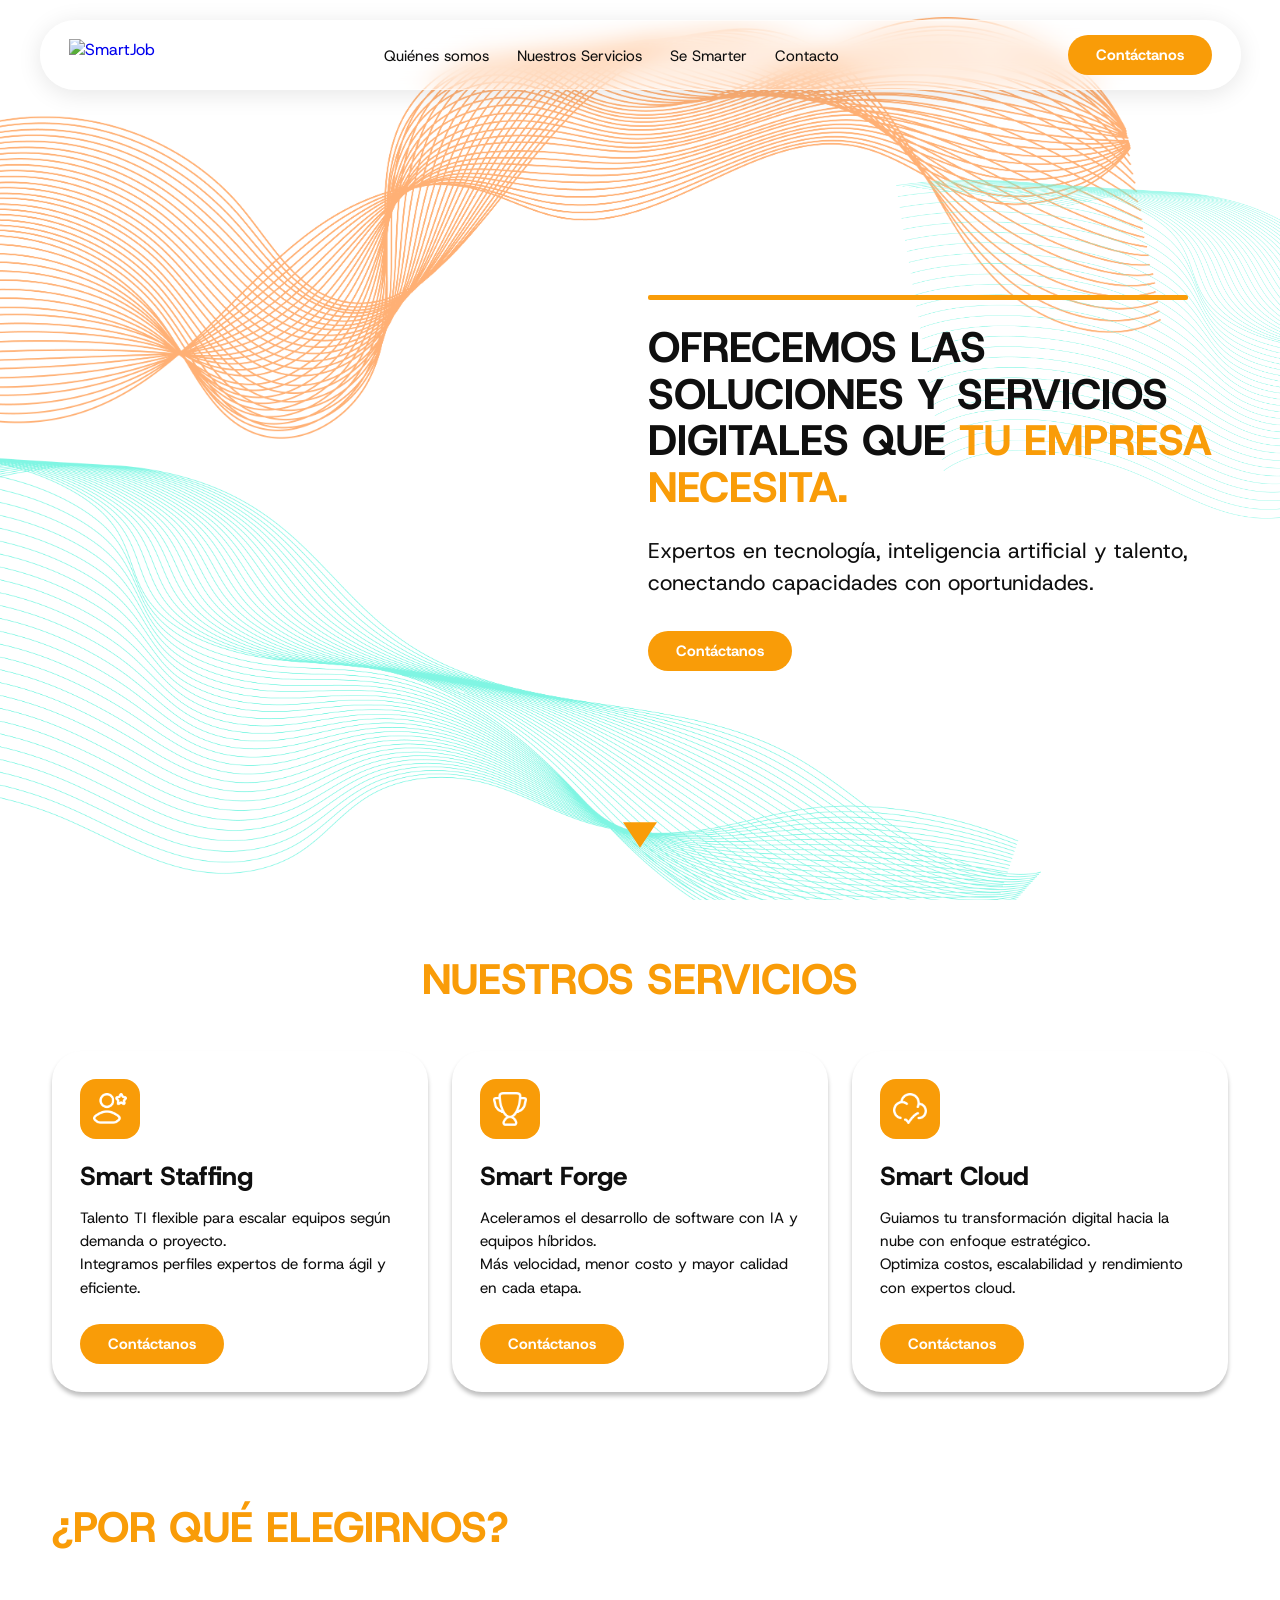
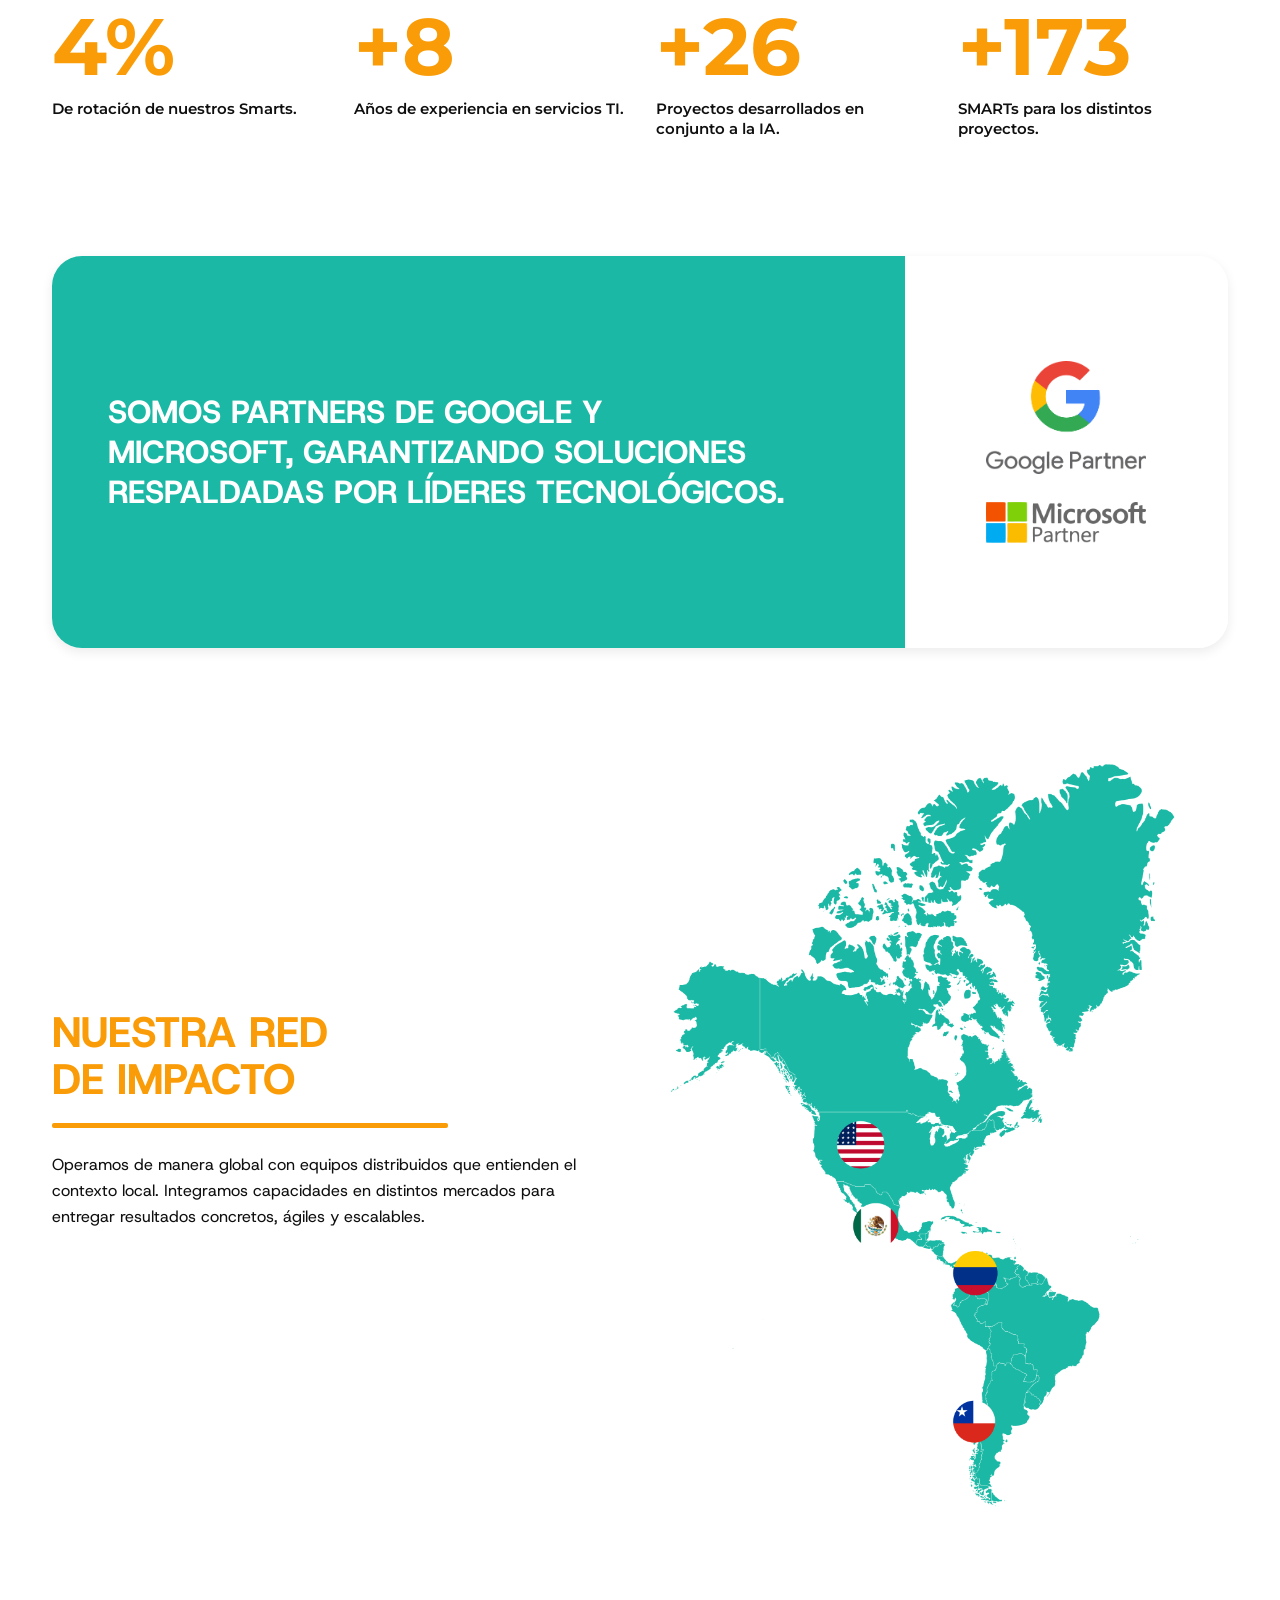
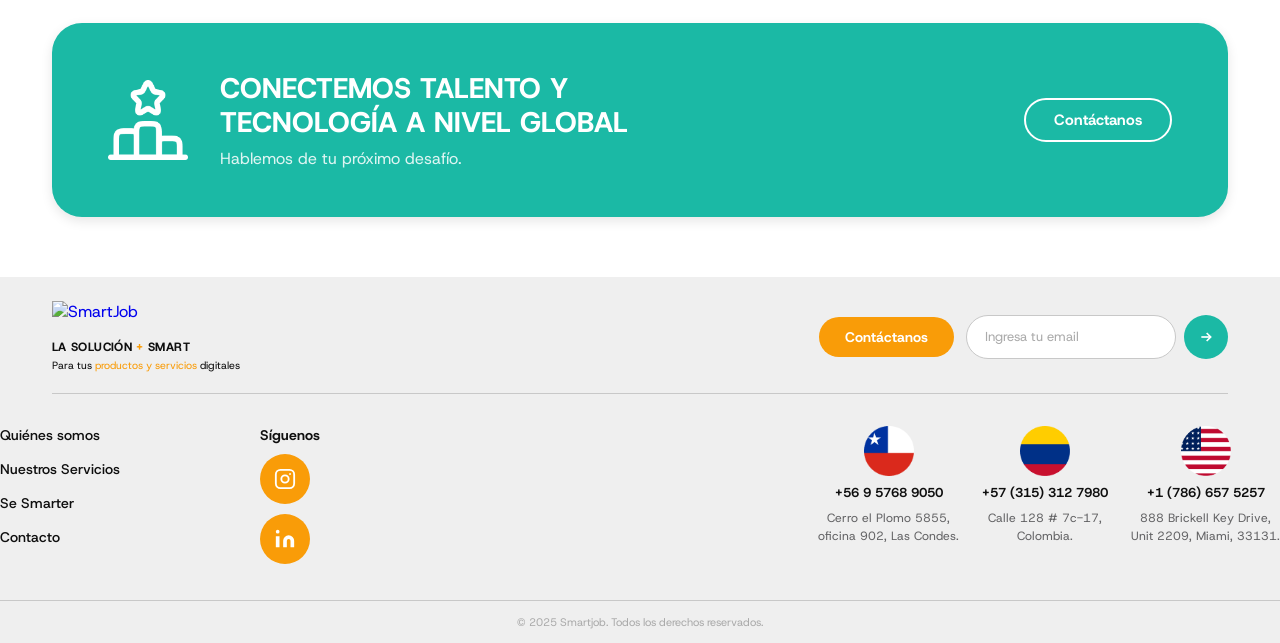
==== commit ccac0237: "Reemplaza logo Smartjob por versión vectorizada en todas las páginas Co-Authored-By: Claude Sonnet 4" ====
--- a/index.html
+++ b/index.html
@@ -7,7 +7,7 @@
   <link rel="preconnect" href="https://fonts.googleapis.com" />
   <link rel="preconnect" href="https://fonts.gstatic.com" crossorigin />
   <link href="https://fonts.googleapis.com/css2?family=Host+Grotesk:wght@400;500;600;700;800&family=Montserrat:wght@600;700&display=swap" rel="stylesheet" />
-  <link rel="icon" type="image/svg+xml" href="assets/img/logo-smartjob.svg" />
+  <link rel="icon" type="image/svg+xml" href="assets/img/smartjob%20logo%201%20%5BVectorized%5D.svg" />
   <link rel="stylesheet" href="css/style.css" />
 </head>
 <body>
@@ -16,7 +16,7 @@
   <header class="nav-wrapper">
     <nav class="nav-pill" id="navbar">
       <a href="index.html" class="logo-link">
-        <img src="assets/img/logo-smartjob.svg" alt="SmartJob" class="logo-img" />
+        <img src="assets/img/smartjob%20logo%201%20%5BVectorized%5D.svg" alt="SmartJob" class="logo-img" />
       </a>
       <ul class="nav-links">
         <li><a href="#quienes" class="nav-a">Quiénes somos</a></li>
@@ -204,7 +204,7 @@
         <!-- Logo + tagline -->
         <div class="fv2-logo-block">
           <a href="index.html" class="fv2-logo-link">
-            <img src="assets/img/logo-smartjob.svg" alt="SmartJob" class="fv2-logo-img" />
+            <img src="assets/img/smartjob%20logo%201%20%5BVectorized%5D.svg" alt="SmartJob" class="fv2-logo-img" />
           </a>
           <p class="fv2-tagline1">LA SOLUCIÓN <span class="c-orange">+</span> SMART</p>
           <p class="fv2-tagline2">Para tus <span class="c-orange">productos y servicios</span> digitales</p>
--- a/css/style.css
+++ b/css/style.css
@@ -45,7 +45,7 @@
 }
 
 /* ─── Section ─── */
-.section { padding-block: 80px; }
+.section { padding-block: 56px; }
 .section--offwhite { background: var(--offwhite); }
 .section--partners { padding-block: 60px; }
 .section--conectemos { padding-block: 60px; }
@@ -285,7 +285,7 @@
   position: relative;
   z-index: 2;
   margin-left: 46.9%;
-  padding: 130px 52px 120px 48px;
+  padding: 130px 52px 64px 48px;
   max-width: 760px;
 }
 
@@ -350,20 +350,27 @@
 .page-hero-wave {
   position: absolute;
   pointer-events: none;
+  height: 140%;
+  width: auto;
 }
 .page-hero-wave--orange {
-  left: -20%; top: -20%;
-  width: 100%;
-  opacity: .7;
+  left: -8%;
+  top: -20%;
+  opacity: .85;
 }
 .page-hero-wave--teal {
-  right: -10%; bottom: -30%;
-  width: 80%;
-  opacity: .5;
+  right: -8%;
+  bottom: -20%;
+  opacity: .75;
 }
 .page-hero-content {
   position: relative;
   z-index: 2;
+  background: rgba(255,255,255,.55);
+  backdrop-filter: blur(14px);
+  -webkit-backdrop-filter: blur(14px);
+  border-radius: 20px;
+  padding: 40px 52px;
 }
 .page-hero-content .hero-h1 { margin-bottom: 16px; }
 .page-hero-content .hero-sub { margin-bottom: 0; }
@@ -1890,22 +1897,25 @@
 .tech-logo-grid {
   display: flex;
   flex-wrap: wrap;
-  gap: 16px;
-  align-items: center;
+  gap: 14px;
+  align-items: center;
+  justify-content: center;
   margin-top: 40px;
 }
 
-/* Figma orange PNG cards — already have bg + shadow baked in */
+/* Tamaño uniforme para todos los pills — 152×72px */
 .tech-logo-pill {
-  height: 76px;
-  width: auto;
+  height: 72px;
+  width: 152px;
+  object-fit: contain;
+  border-radius: 20px;
   display: block;
-}
-
-/* CSS orange pill with white logo image */
+  flex-shrink: 0;
+}
+
 .tech-pill {
-  height: 76px;
-  padding: 0 20px;
+  height: 72px;
+  width: 152px;
   background: var(--orange);
   border-radius: 20px;
   display: inline-flex;
@@ -1915,9 +1925,14 @@
   flex-shrink: 0;
 }
 .tech-pill img {
-  height: 44px;
+  height: 40px;
   width: auto;
+  max-width: 116px;
   display: block;
+  filter: brightness(0) invert(1);
+}
+.tech-pill--sap img {
+  height: 36px;
 }
 
 /* ── Process icon (smart-cloud.html / smart-staffing.html) ── */
@@ -2001,13 +2016,23 @@
     gap: 24px;
     padding-bottom: 40px;
   }
+  .svc-cta-bg {
+    width: 100%;
+    height: auto;
+    aspect-ratio: 4 / 1;
+    object-fit: cover;
+    object-position: center center;
+  }
   .svc-cta-btn {
     position: static;
     transform: none;
-    font-size: 15px;
-    padding: 12px 32px;
+    font-size: 14px;
+    padding: 11px 28px;
   }
-  .svc-cta-btn:hover { transform: translateY(-2px); }
+  .svc-cta-btn:hover {
+    transform: translateY(-2px);
+    box-shadow: 0 6px 20px rgba(0,0,0,.18);
+  }
 }
 
 @media (max-width: 600px) {
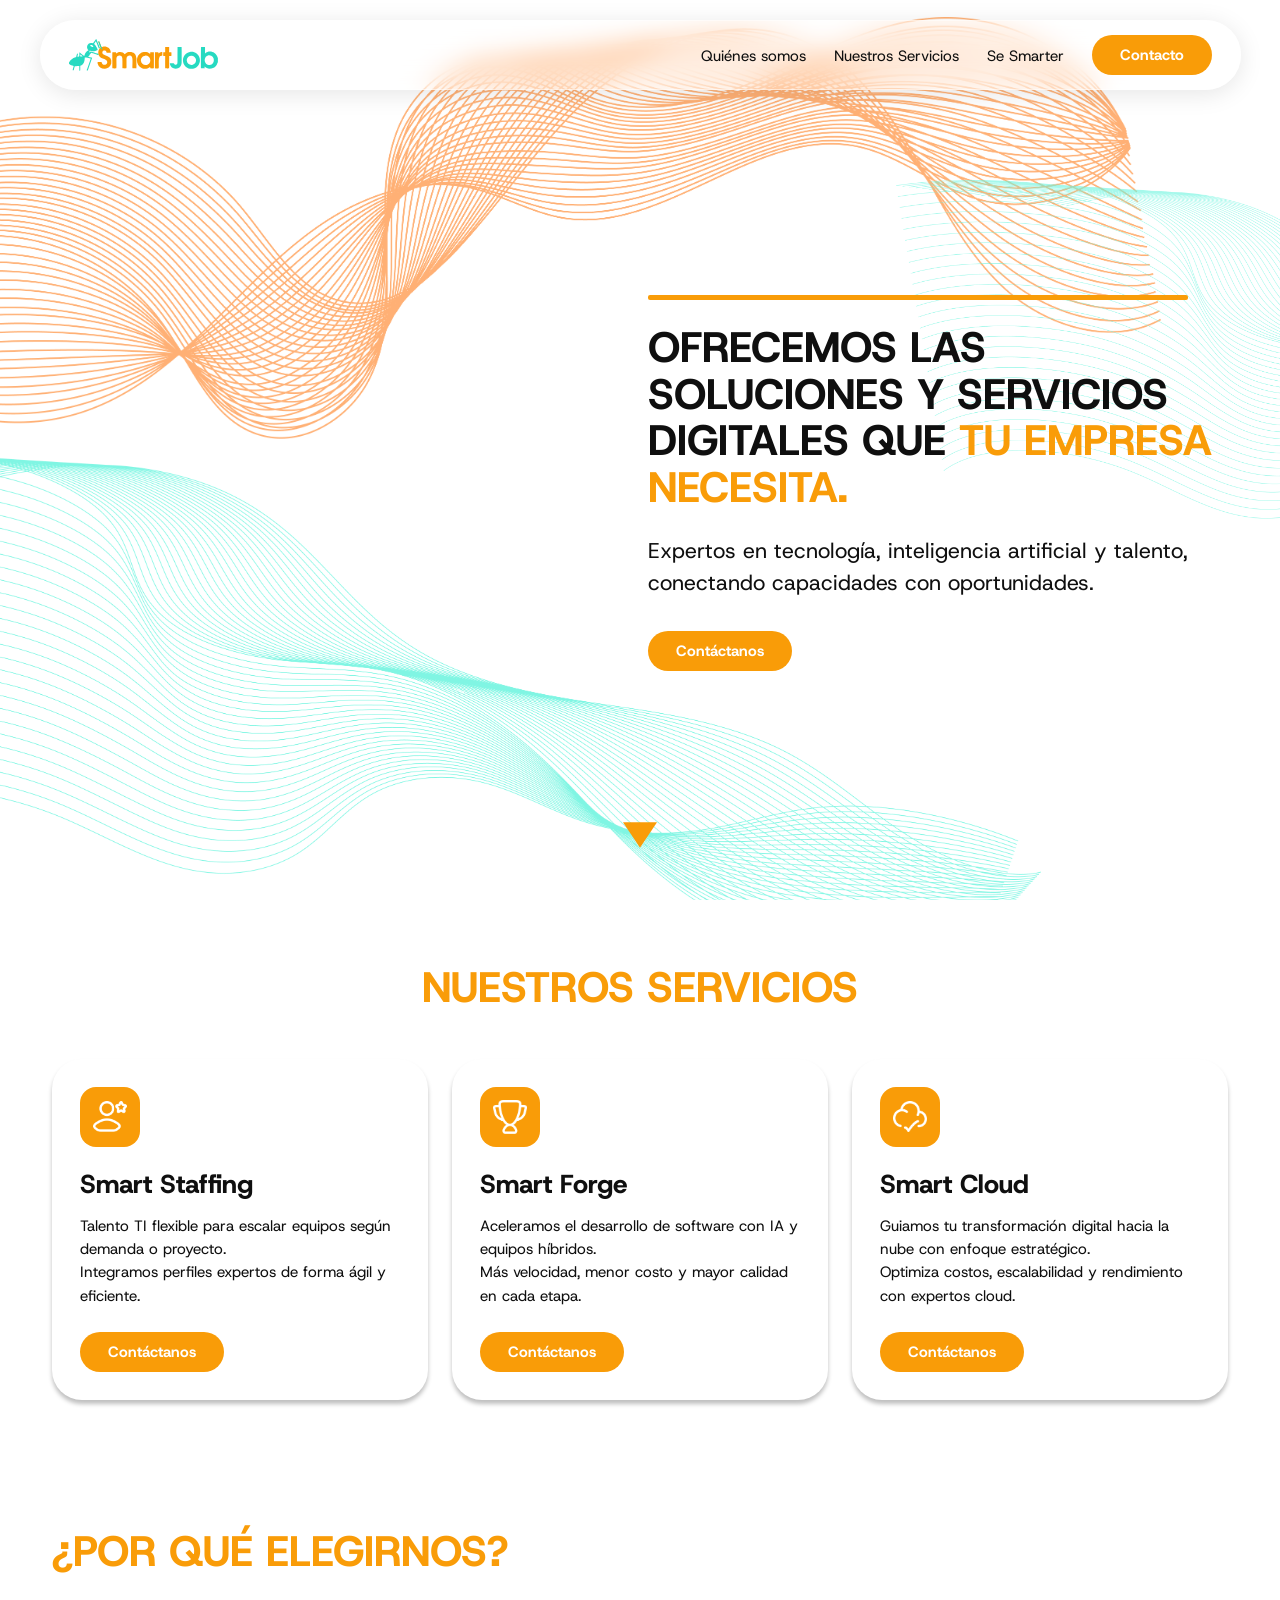
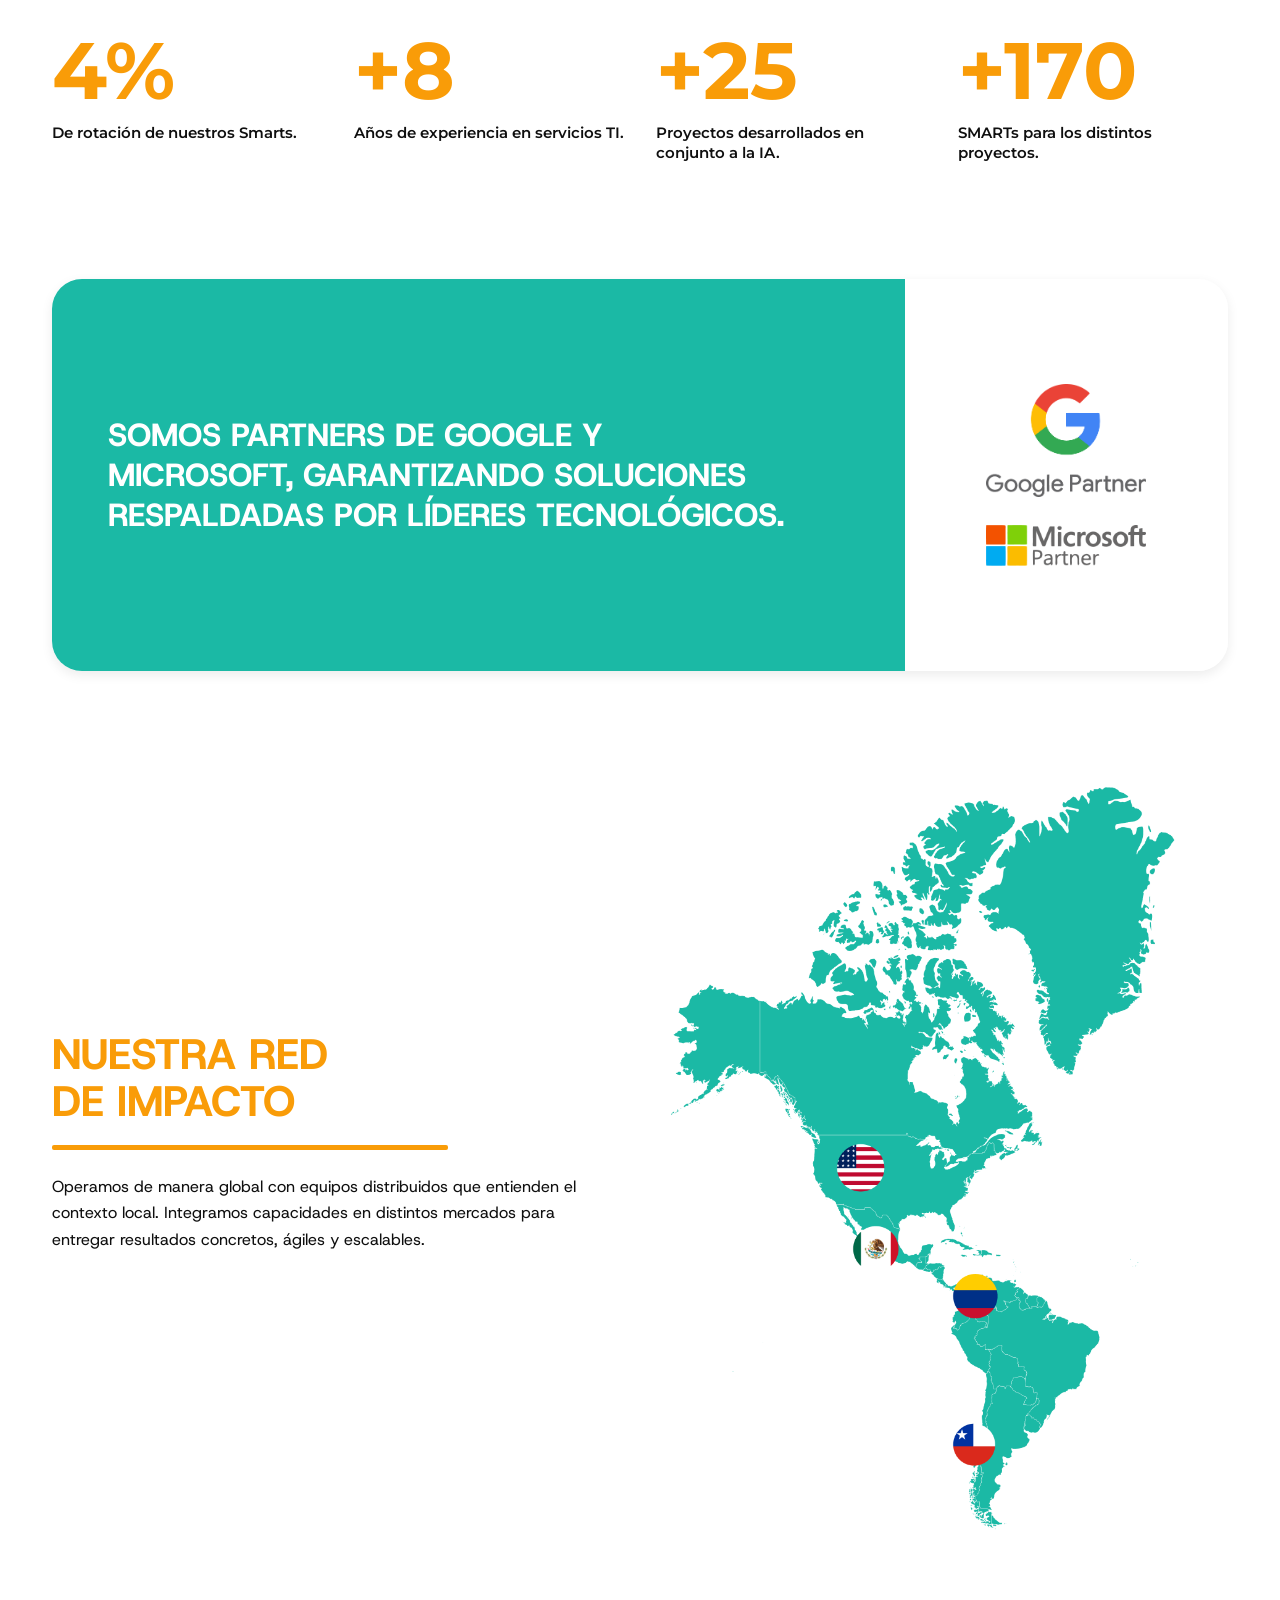
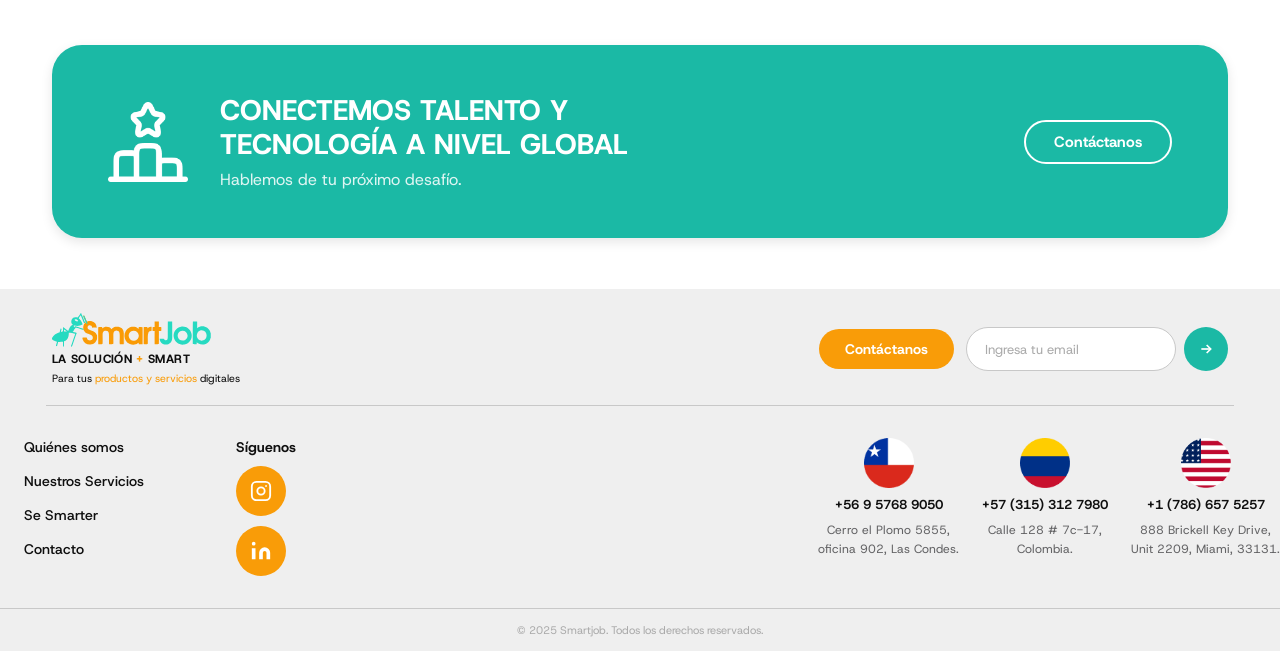
==== commit 14e5c884: "modificicacion de navbar" ====
--- a/index.html
+++ b/index.html
@@ -22,9 +22,8 @@
         <li><a href="#quienes" class="nav-a">Quiénes somos</a></li>
         <li><a href="servicios.html" class="nav-a">Nuestros Servicios</a></li>
         <li><a href="se-smarter.html" class="nav-a">Se Smarter</a></li>
-        <li><a href="contacto.html" class="nav-a">Contacto</a></li>
+        <li><a href="contacto.html" class="btn-orange">Contacto</a></li>
       </ul>
-      <a href="contacto.html" class="btn-orange">Contáctanos</a>
       <button class="hamburger" id="menu-toggle" aria-label="Menú">
         <span></span><span></span><span></span>
       </button>
@@ -35,8 +34,7 @@
     <a href="#quienes"      class="mobile-a">Quiénes somos</a>
     <a href="servicios.html" class="mobile-a">Nuestros Servicios</a>
     <a href="se-smarter.html" class="mobile-a">Se Smarter</a>
-    <a href="contacto.html"  class="mobile-a">Contacto</a>
-    <a href="contacto.html"  class="btn-orange">Contáctanos</a>
+    <a href="contacto.html"  class="mobile-a c-orange fw-700">Contacto</a>
   </div>
 
   <!-- ══ HERO ══════════════════════════════════════════════════
--- a/css/style.css
+++ b/css/style.css
@@ -40,15 +40,18 @@
   margin-inline: auto;
   padding-inline: 52px;
 }
+@media (max-width: 1024px) {
+  .container { padding-inline: 36px; }
+}
 @media (max-width: 768px) {
   .container { padding-inline: 20px; }
 }
 
 /* ─── Section ─── */
-.section { padding-block: 56px; }
+.section { padding-block: clamp(40px, 5vw, 72px); }
 .section--offwhite { background: var(--offwhite); }
-.section--partners { padding-block: 60px; }
-.section--conectemos { padding-block: 60px; }
+.section--partners { padding-block: clamp(36px, 4vw, 60px); }
+.section--conectemos { padding-block: clamp(36px, 4vw, 60px); }
 
 /* ─── Orange rule ─── */
 .orange-rule {
@@ -184,8 +187,11 @@
   display: flex;
   align-items: center;
   gap: 28px;
-  flex: 1;
-  justify-content: center;
+  margin-left: auto;
+}
+.nav-links .btn-orange {
+  font-size: 15px;
+  padding: 10px 28px;
 }
 .nav-a {
   font-family: 'Host Grotesk', sans-serif;
@@ -370,7 +376,7 @@
   backdrop-filter: blur(14px);
   -webkit-backdrop-filter: blur(14px);
   border-radius: 20px;
-  padding: 40px 52px;
+  padding: clamp(24px, 2.8vw, 40px) clamp(24px, 3.6vw, 52px);
 }
 .page-hero-content .hero-h1 { margin-bottom: 16px; }
 .page-hero-content .hero-sub { margin-bottom: 0; }
@@ -389,7 +395,7 @@
 .stat-num {
   font-family: 'Montserrat', sans-serif;
   font-weight: 700;
-  font-size: clamp(52px, 6.25vw, 90px);
+  font-size: clamp(36px, 6.25vw, 90px);
   color: var(--orange);
   line-height: 1;
   margin-bottom: 12px;
@@ -409,8 +415,8 @@
 .cards-grid {
   display: grid;
   grid-template-columns: repeat(3, 1fr);
-  gap: 40px;
-  margin-top: 48px;
+  gap: clamp(16px, 2.8vw, 40px);
+  margin-top: clamp(28px, 3.3vw, 48px);
 }
 .svc-card {
   border: 1px solid var(--orange);
@@ -439,7 +445,7 @@
 .svc-name {
   font-family: 'Host Grotesk', sans-serif;
   font-weight: 800;
-  font-size: 28px;
+  font-size: clamp(20px, 2vw, 28px);
   line-height: 1.15;
   color: var(--dark);
 }
@@ -1156,15 +1162,15 @@
 .fv2-divider {
   height: 1px;
   background: #C8C8C8;
-  margin: 0 52px;
+  margin: 0 clamp(20px, 3.6vw, 52px);
 }
 
 /* ── Bottom: nav | síguenos | oficinas ── */
 .fv2-bottom {
   display: grid;
-  grid-template-columns: 220px 160px 1fr;
-  gap: 40px;
-  padding: 32px 0 36px;
+  grid-template-columns: 200px 140px 1fr;
+  gap: clamp(24px, 2.8vw, 40px);
+  padding: clamp(24px, 2.5vw, 32px) 0 clamp(28px, 2.5vw, 36px);
   align-items: start;
 }
 
@@ -1172,6 +1178,7 @@
   display: flex;
   flex-direction: column;
   gap: 16px;
+  padding-left: 24px;
 }
 .fv2-nav a {
   font-size: 14px;
@@ -1291,8 +1298,8 @@
   letter-spacing: .02em;
 }
 .svc-breadcrumb:hover { color: #fff; }
-.svc-breadcrumb--dark { color: rgba(15,15,15,.70); }
-.svc-breadcrumb--dark:hover { color: var(--dark); }
+.svc-breadcrumb--dark { color: var(--dark); opacity: .65; }
+.svc-breadcrumb--dark:hover { opacity: 1; color: var(--orange); }
 
 /* Service wordmark SVG */
 .svc-wordmark {
@@ -1514,6 +1521,7 @@
   display: block;
   width: 100%;
   overflow: hidden;
+  margin-top: 40px;
 }
 .svc-cta-bg {
   display: block;
@@ -1543,7 +1551,7 @@
 .svc-cta-btn--orange { color: var(--orange); }
 
 /* Benefits section image (reemplaza el grid) */
-.svc-benefits-section { padding-block: 60px; }
+.svc-benefits-section { padding-block: 72px 80px; }
 .svc-benefits-img {
   display: block;
   width: 100%;
@@ -1589,20 +1597,39 @@
 .conectemos-card--white .conectemos-h2 { color: var(--dark); }
 .conectemos-card--white .conectemos-sub { color: var(--muted); }
 
-/* ── White-bg page hero (staffing / cloud) — white bg, card shape on right ── */
+/* ── White-bg page hero (staffing / cloud) — white bg, wave separator at bottom ── */
 .svc-page-hero {
   position: relative;
-  min-height: 680px;
-  padding-top: 130px;
-  padding-bottom: 60px;
   background: #fff;
   overflow: hidden;
+}
+.svc-page-hero-deco {
+  position: absolute;
+  bottom: 0;
+  left: 0;
+  width: 100%;
+  height: auto;
+  z-index: 0;
+  pointer-events: none;
+  opacity: 1;
+}
+.svc-hero-topbar {
+  position: relative;
+  z-index: 3;
+  display: flex;
+  justify-content: space-between;
+  align-items: center;
+  padding-top: clamp(90px, 8.3vw, 120px);
+  padding-bottom: clamp(32px, 3.9vw, 56px);
 }
 .svc-page-wave {
   display: block;
   width: 100%;
   height: auto;
   pointer-events: none;
+  position: relative;
+  z-index: 1;
+  margin-top: 0;
 }
 .svc-page-card-bg {
   position: absolute;
@@ -1633,6 +1660,12 @@
   align-items: center;
   text-align: center;
   gap: 20px;
+  background: rgba(255,255,255,.70);
+  backdrop-filter: blur(16px);
+  -webkit-backdrop-filter: blur(16px);
+  border-radius: 20px;
+  padding: 20px 28px;
+  max-width: 480px;
 }
 .svc-page-hero-text .svc-breadcrumb {
   align-self: flex-start;
@@ -1643,7 +1676,7 @@
 }
 .svc-page-wordmark {
   width: 100%;
-  max-width: 540px;
+  max-width: 260px;
   height: auto;
 }
 .svc-page-accent {
@@ -1711,6 +1744,11 @@
   .cloud-grid       { grid-template-columns: repeat(3, 1fr); }
   .process-steps    { flex-wrap: wrap; justify-content: center; }
   .process-arrow    { display: none; }
+}
+
+@media (max-width: 1024px) {
+  .hero-content { margin-left: 44%; }
+  .svc-hcard { grid-template-columns: 160px 1fr; }
 }
 
 @media (max-width: 1100px) {
@@ -1746,7 +1784,7 @@
 
 @media (max-width: 768px) {
   /* Nav */
-  .nav-links, .nav-pill .btn-orange { display: none; }
+  .nav-links { display: none; }
   .hamburger { display: flex; }
   .nav-pill { gap: 0; justify-content: space-between; }
 
@@ -1755,7 +1793,7 @@
   .hero-wave--teal   { left: -30%; width: 150%; opacity: .65; }
   .hero-content {
     margin-left: 0;
-    padding: 120px 20px 60px;
+    padding: 96px 20px 48px;
     background: rgba(255,255,255,.55);
     max-width: 100%;
   }
@@ -1790,18 +1828,20 @@
 }
 
 @media (max-width: 480px) {
-  .stats-grid    { grid-template-columns: 1fr; }
+  .stats-grid    { grid-template-columns: 1fr 1fr; }
   .field-row     { grid-template-columns: 1fr; }
   .cards-grid    { grid-template-columns: 1fr; max-width: 100%; }
   .benefits-grid    { grid-template-columns: 1fr; }
   .benefit-img-grid { grid-template-columns: 1fr; }
-  .smarter-page, .contacto-page { padding-block: 100px 48px; }
-  .section-title { font-size: 26px; }
-  .conectemos-card { padding: 32px 20px; }
-  .conectemos-icon { width: 60px; height: 60px; }
-  .service-title { font-size: 22px; }
-  .partners-h2   { font-size: 18px; }
+  .smarter-page, .contacto-page { padding-block: 88px 40px; }
+  .section-title { font-size: 24px; }
+  .conectemos-card { padding: 28px 20px; }
+  .conectemos-icon { width: 52px; height: 52px; }
+  .service-title { font-size: 20px; }
+  .partners-h2   { font-size: 17px; }
   .continent-img { max-width: 100%; }
+  .tech-pill, .tech-logo-pill { height: 52px; width: 110px; border-radius: 14px; }
+  .tech-pill img { height: 26px; max-width: 78px; }
 }
 
 
@@ -1860,7 +1900,7 @@
   display: flex;
   flex-direction: column;
   justify-content: space-between;
-  padding: 36px 52px;
+  padding: clamp(24px, 2.5vw, 36px) clamp(28px, 3.6vw, 52px);
 }
 .svc-hcard__right--orange { background: var(--orange); }
 .svc-hcard__right--teal   { background: var(--teal); }
@@ -1934,6 +1974,10 @@
 .tech-pill--sap img {
   height: 36px;
 }
+.tech-pill--baked img {
+  filter: none;
+  object-fit: contain;
+}
 
 /* ── Process icon (smart-cloud.html / smart-staffing.html) ── */
 .process-icon {
@@ -1951,40 +1995,49 @@
    FOOTER V2 — Responsive
 ══════════════════════════════════════════════════════════ */
 @media (max-width: 1024px) {
+  .fv2-bottom { grid-template-columns: 180px 120px 1fr; gap: 24px; }
   .fv2-offices { gap: 12px; }
-  .fv2-office  { min-width: 120px; }
-  .fv2-email-form input { width: 170px; }
+  .fv2-office  { min-width: 110px; }
+  .fv2-email-form input { width: 160px; }
 }
 
 @media (max-width: 768px) {
-  /* Top: logo arriba, acciones abajo en una sola fila */
-  .fv2-top-inner  { flex-direction: column; align-items: stretch; gap: 16px; }
-  .fv2-actions    { flex-direction: row; align-items: center; flex-wrap: nowrap; gap: 8px; }
-
-  /* Email form: ocupa el espacio restante, input se estira */
+  /* Top: logo arriba, acciones abajo */
+  .fv2-top-inner { flex-direction: column; align-items: stretch; gap: 16px; }
+  .fv2-actions   { flex-direction: row; align-items: center; flex-wrap: wrap; gap: 8px; }
+
+  /* Email form estira para llenar el espacio */
   .fv2-email-form       { flex: 1; min-width: 0; }
   .fv2-email-form input { flex: 1; width: auto; min-width: 0; }
 
-  /* Divisor */
-  .fv2-divider { margin: 0 20px; }
-
-  /* Bottom: nav y síguenos en 2 cols, oficinas abajo */
-  .fv2-bottom  { grid-template-columns: 1fr 1fr; gap: 24px; padding: 24px 0 28px; }
+  /* Bottom: nav y síguenos lado a lado, oficinas abajo a todo el ancho */
+  .fv2-bottom {
+    grid-template-columns: 1fr auto;
+    gap: 20px;
+    padding: 24px 0 28px;
+  }
   .fv2-offices {
     grid-column: 1 / -1;
     justify-content: flex-start;
     flex-wrap: wrap;
     gap: 20px;
   }
-  .fv2-office { min-width: 130px; flex: 1 1 130px; }
+  .fv2-office { min-width: 120px; flex: 1 1 120px; }
+
+  /* Íconos sociales en fila */
+  .fv2-social { flex-direction: row; align-items: center; flex-wrap: wrap; gap: 8px; }
+  .fv2-siguenos { width: 100%; }
 }
 
 @media (max-width: 480px) {
-  /* Bottom: una columna, todo apilado */
-  .fv2-bottom  { grid-template-columns: 1fr; gap: 20px; }
-  /* Oficinas: dos por fila o una dependiendo del ancho */
+  /* Todo en columna única */
+  .fv2-bottom { grid-template-columns: 1fr; gap: 20px; }
+  /* Botón contacta ocupa ancho completo */
+  .fv2-btn-contacta { width: 100%; justify-content: center; }
+  /* Oficinas: 2 por fila */
   .fv2-offices { gap: 16px; }
-  .fv2-office  { min-width: 140px; }
+  .fv2-office  { min-width: calc(50% - 8px); flex: 1 1 calc(50% - 8px); }
+  .fv2-flag    { width: 40px; }
 }
 
 /* Responsive */
@@ -2001,11 +2054,11 @@
   }
   .svc-hcard__wordmark { max-width: 110px; }
   .svc-hcard__icon     { max-width: 56px; }
-  .svc-hcard__right    { padding: 32px 28px; }
+  .svc-hcard__right    { padding: 24px 20px; }
   .svc-hcard__btn      { align-self: flex-start; }
-  .tech-logo-pill { height: 60px; }
-  .tech-pill      { height: 60px; padding: 0 16px; }
-  .tech-pill img  { height: 34px; }
+  .tech-logo-pill { height: 60px; width: 130px; }
+  .tech-pill      { height: 60px; width: 130px; }
+  .tech-pill img  { height: 32px; max-width: 96px; }
 }
 
 @media (max-width: 768px) {
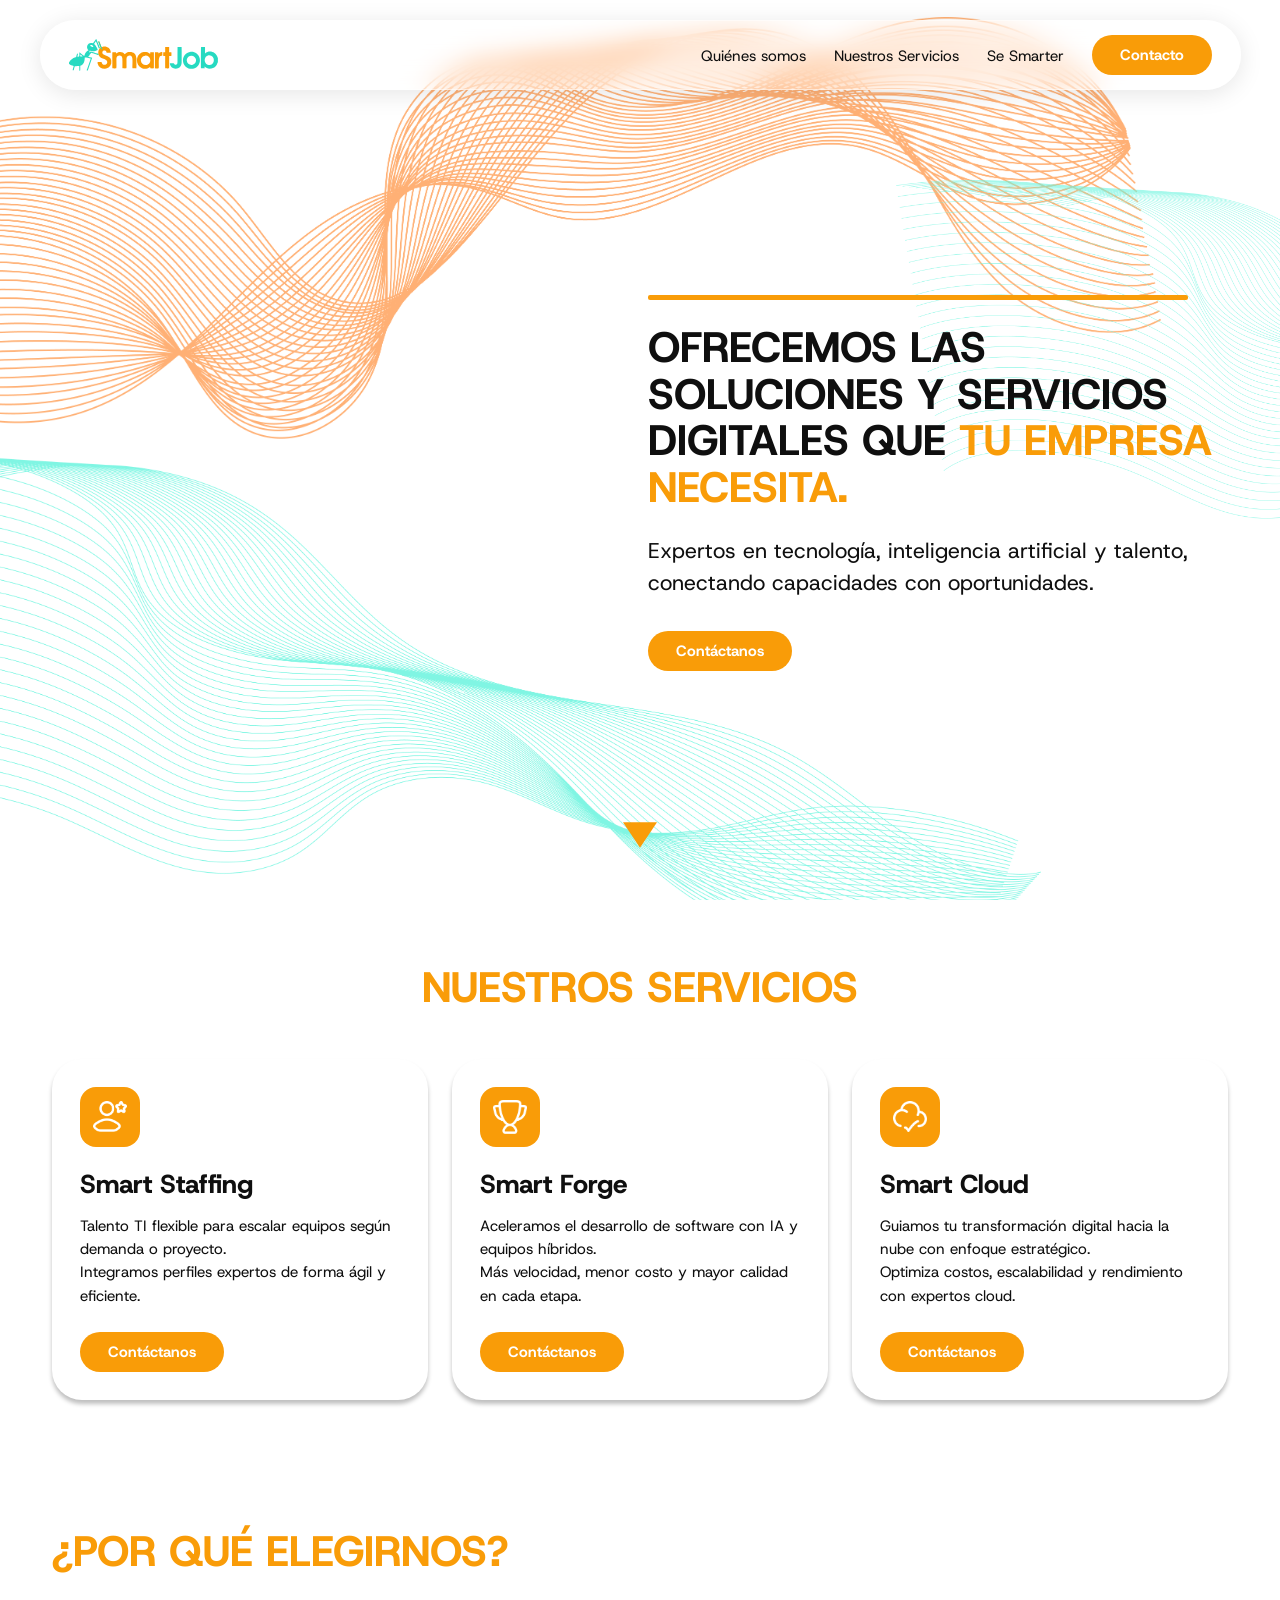
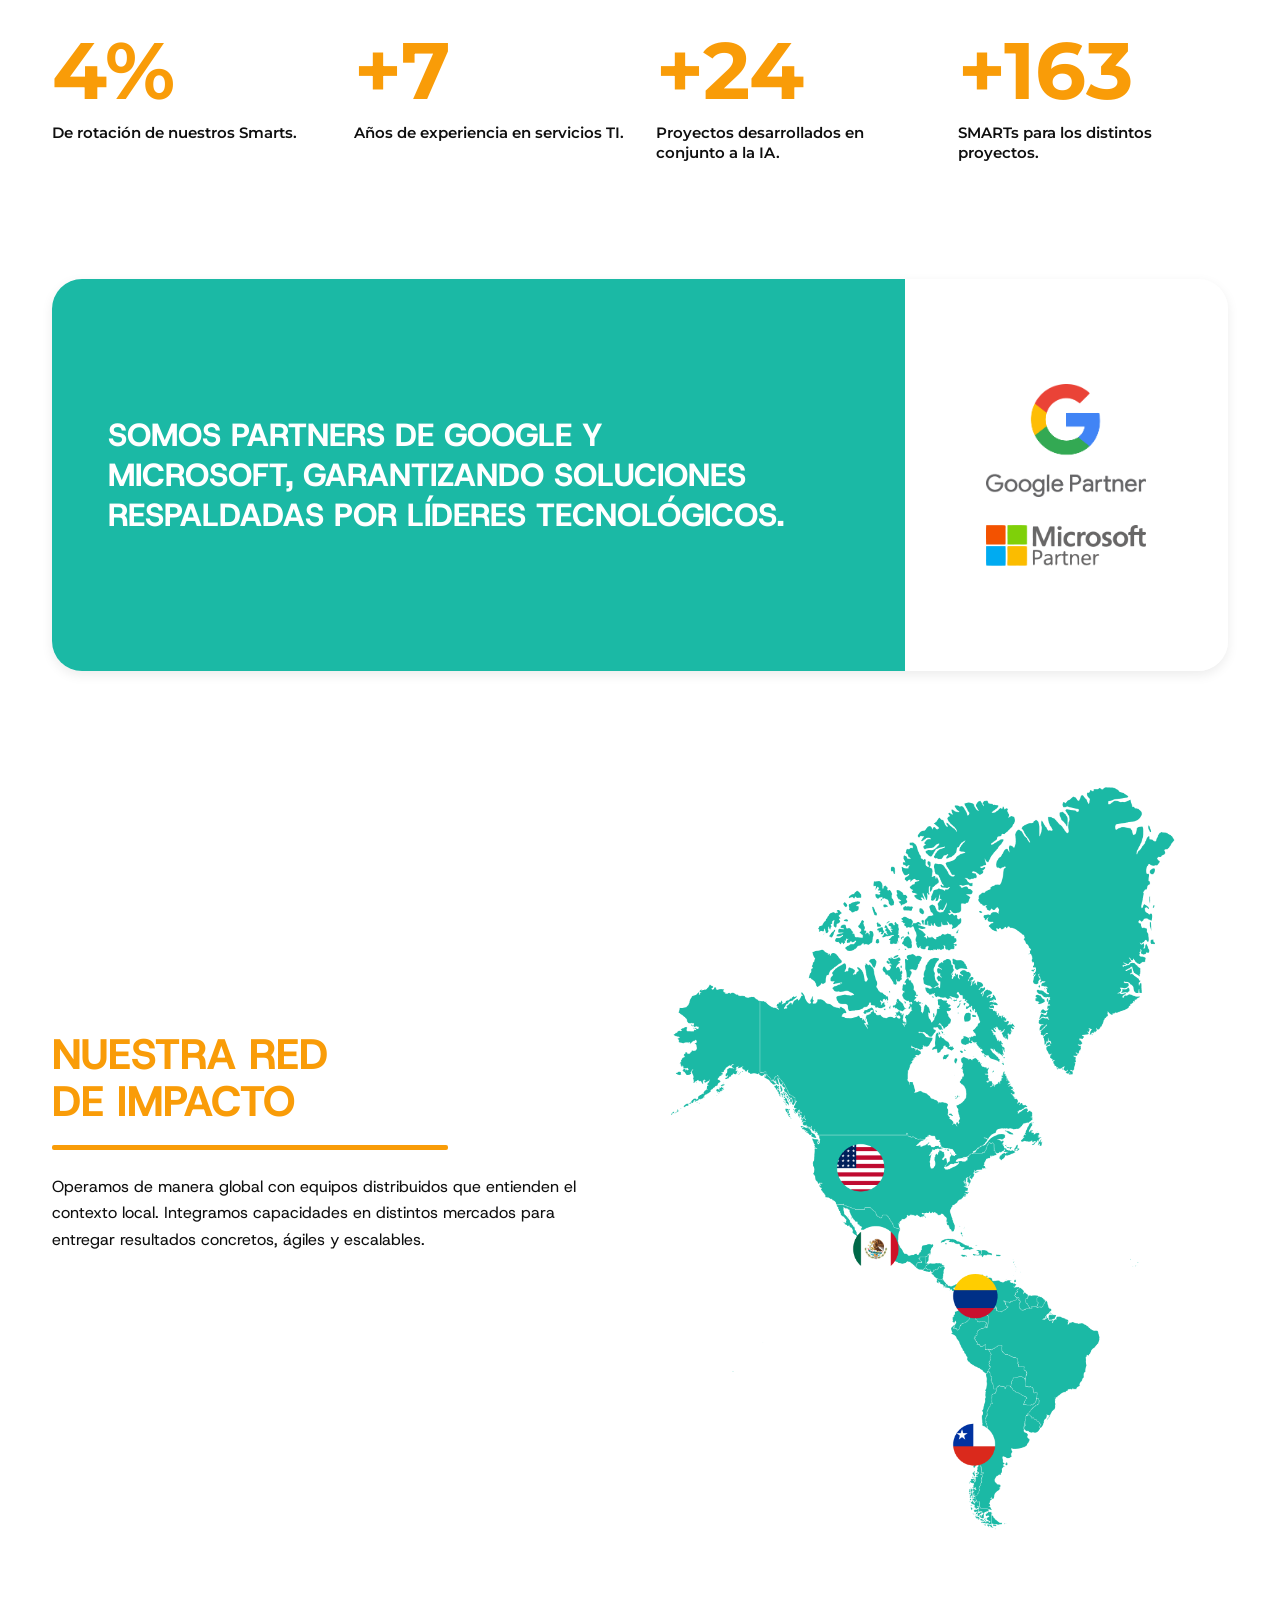
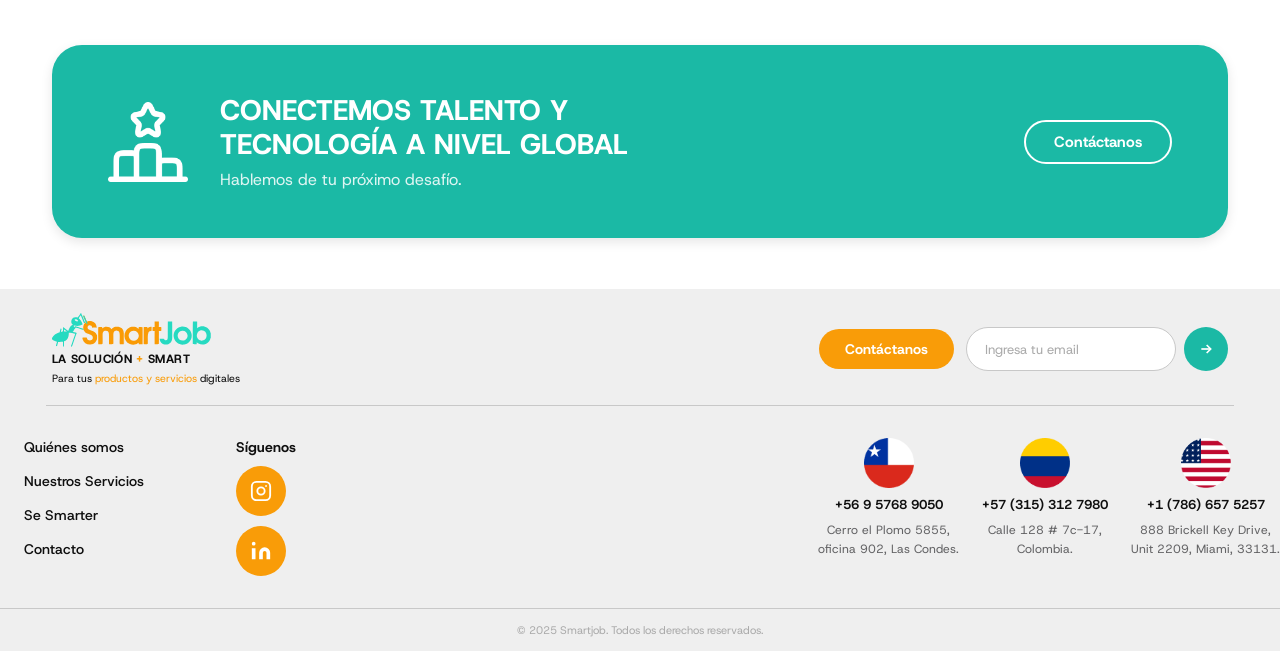
==== commit 0c5cb52c: "modificaciones favicon y formulario" ====
--- a/index.html
+++ b/index.html
@@ -7,7 +7,7 @@
   <link rel="preconnect" href="https://fonts.googleapis.com" />
   <link rel="preconnect" href="https://fonts.gstatic.com" crossorigin />
   <link href="https://fonts.googleapis.com/css2?family=Host+Grotesk:wght@400;500;600;700;800&family=Montserrat:wght@600;700&display=swap" rel="stylesheet" />
-  <link rel="icon" type="image/svg+xml" href="assets/img/smartjob%20logo%201%20%5BVectorized%5D.svg" />
+  <link rel="icon" type="image/svg+xml" href="assets/img/hormiga%20logo.svg" />
   <link rel="stylesheet" href="css/style.css" />
 </head>
 <body>
--- a/css/style.css
+++ b/css/style.css
@@ -61,6 +61,16 @@
   background: var(--orange);
   border-radius: 2px;
   margin-block: 20px 24px;
+}
+.section-header-center {
+  text-align: center;
+}
+.section-header-center .orange-rule {
+  margin-inline: auto;
+}
+.section-header-center .body-text {
+  max-width: 680px;
+  margin-inline: auto;
 }
 
 /* ─── Section title: Host Grotesk ExtraBold 800 48px ─── */
@@ -952,21 +962,34 @@
 .contacto-grid {
   display: grid;
   grid-template-columns: 1fr 1.4fr;
-  gap: 72px;
-  align-items: start;
-}
-
-.contacto-left { display: flex; flex-direction: column; }
+  grid-template-rows: auto 1fr;
+  column-gap: 72px;
+  row-gap: 32px;
+}
+
+.contacto-left {
+  grid-column: 1;
+  grid-row: 1;
+  display: flex;
+  flex-direction: column;
+}
 .contacto-left .section-title { margin-bottom: 0; }
 .contacto-left .body-text { margin-bottom: 0; }
-.contact-info { display: flex; flex-direction: column; }
-
-/* Contact info cards (Figma: Frame 17 + Frame 19 inside Contacto formulario) */
+
+.contacto-form-wrap {
+  grid-column: 2;
+  grid-row: 1 / 3;
+  display: flex;
+  flex-direction: column;
+}
+
 .contact-info-cards {
+  grid-column: 1;
+  grid-row: 2;
   display: flex;
   flex-direction: column;
   gap: 20px;
-  margin-top: 32px;
+  align-self: end;
 }
 .contact-info-card {
   display: flex;
@@ -993,7 +1016,15 @@
   line-height: 1.5;
 }
 
-.contacto-form-wrap {}
+.contacto-form-wrap .form-card {
+  flex: 1;
+  display: flex;
+  flex-direction: column;
+}
+.contacto-form-wrap form {
+  flex: 1;
+  justify-content: space-between;
+}
 
 /* ══════════════════════════════════════════════════════════
    FORMS (shared between pages)
@@ -1748,7 +1779,7 @@
 
 @media (max-width: 1024px) {
   .hero-content { margin-left: 44%; }
-  .svc-hcard { grid-template-columns: 160px 1fr; }
+  .svc-cards-stack { grid-template-columns: repeat(2, 1fr); }
 }
 
 @media (max-width: 1100px) {
@@ -1765,7 +1796,15 @@
   .svc-detail { grid-template-columns: 1fr; gap: 40px; }
   .svc-detail--reverse .svc-detail__text,
   .svc-detail--reverse .svc-detail__visual { order: unset; }
-  .contacto-grid { grid-template-columns: 1fr; gap: 40px; }
+  .contacto-grid {
+    grid-template-columns: 1fr;
+    grid-template-rows: auto;
+    gap: 32px;
+  }
+  .contacto-left      { grid-column: 1; grid-row: 1; }
+  .contacto-form-wrap { grid-column: 1; grid-row: 2; }
+  .contact-info-cards { grid-column: 1; grid-row: 3; align-self: auto; }
+  .contacto-form-wrap .form-card { flex: none; }
 }
 
 @media (max-width: 900px) {
@@ -1851,15 +1890,14 @@
 
 /* Stack of 3 full-width horizontal cards */
 .svc-cards-stack {
-  display: flex;
-  flex-direction: column;
+  display: grid;
+  grid-template-columns: repeat(3, 1fr);
   gap: 28px;
 }
 
 .svc-hcard {
-  display: grid;
-  grid-template-columns: 195px 1fr;
-  min-height: 220px;
+  display: flex;
+  flex-direction: column;
   border-radius: 30px;
   border: 1.5px solid var(--orange);
   box-shadow: 0 4px 20px rgba(0,0,0,0.10);
@@ -1900,18 +1938,18 @@
   display: flex;
   flex-direction: column;
   justify-content: space-between;
-  padding: clamp(24px, 2.5vw, 36px) clamp(28px, 3.6vw, 52px);
+  padding: clamp(20px, 2vw, 28px) clamp(20px, 2vw, 28px);
+  flex: 1;
 }
 .svc-hcard__right--orange { background: var(--orange); }
 .svc-hcard__right--teal   { background: var(--teal); }
 
 .svc-hcard__text {
   font-family: 'Host Grotesk', sans-serif;
-  font-size: clamp(16px, 1.5vw, 22px);
+  font-size: clamp(15px, 1.3vw, 19px);
   font-weight: 700;
-  line-height: 1.6;
+  line-height: 1.45;
   color: #fff;
-  max-width: 580px;
 }
 
 .svc-hcard__btn {
@@ -2042,12 +2080,9 @@
 
 /* Responsive */
 @media (max-width: 768px) {
-  .svc-hcard {
-    grid-template-columns: 1fr;
-    min-height: unset;
-  }
+  .svc-cards-stack { grid-template-columns: 1fr; }
   .svc-hcard__left {
-    padding: 28px 24px;
+    padding: 24px;
     flex-direction: row;
     gap: 16px;
     border-bottom: 1.5px solid rgba(0,0,0,0.06);
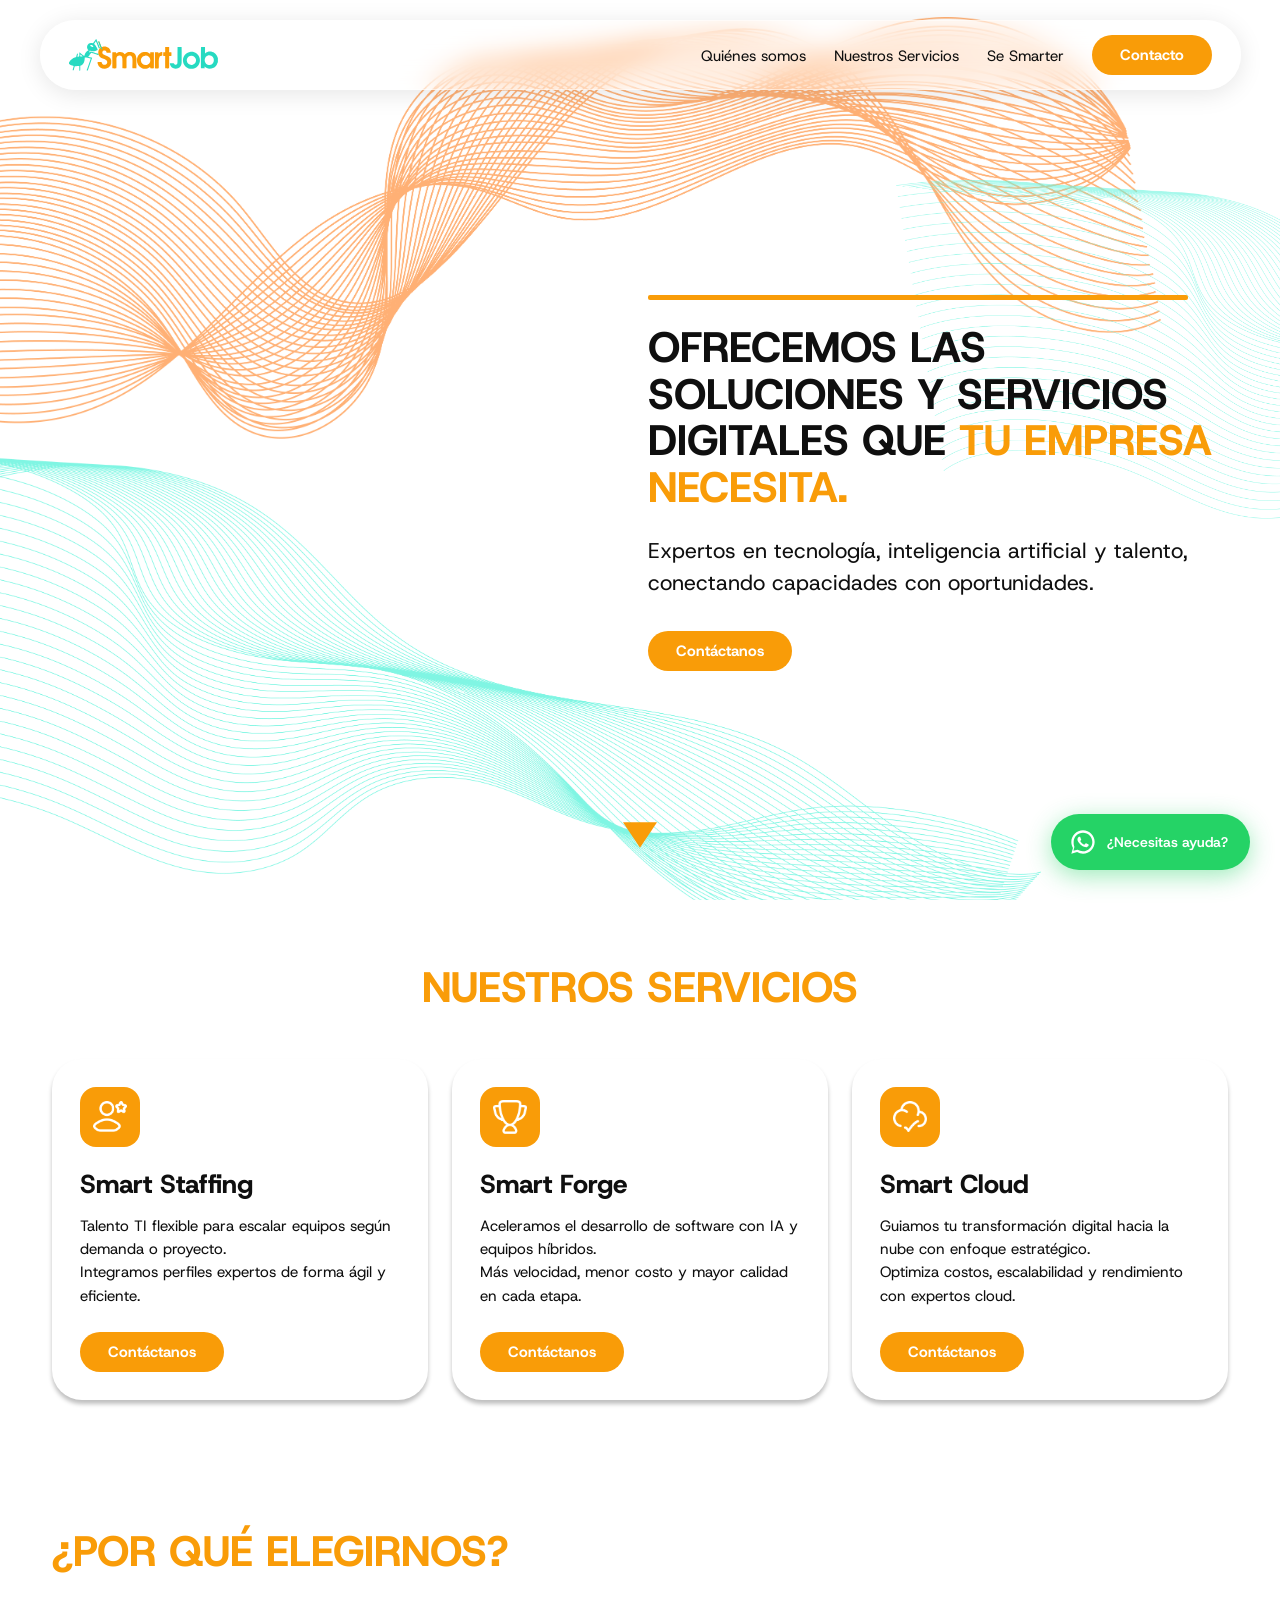
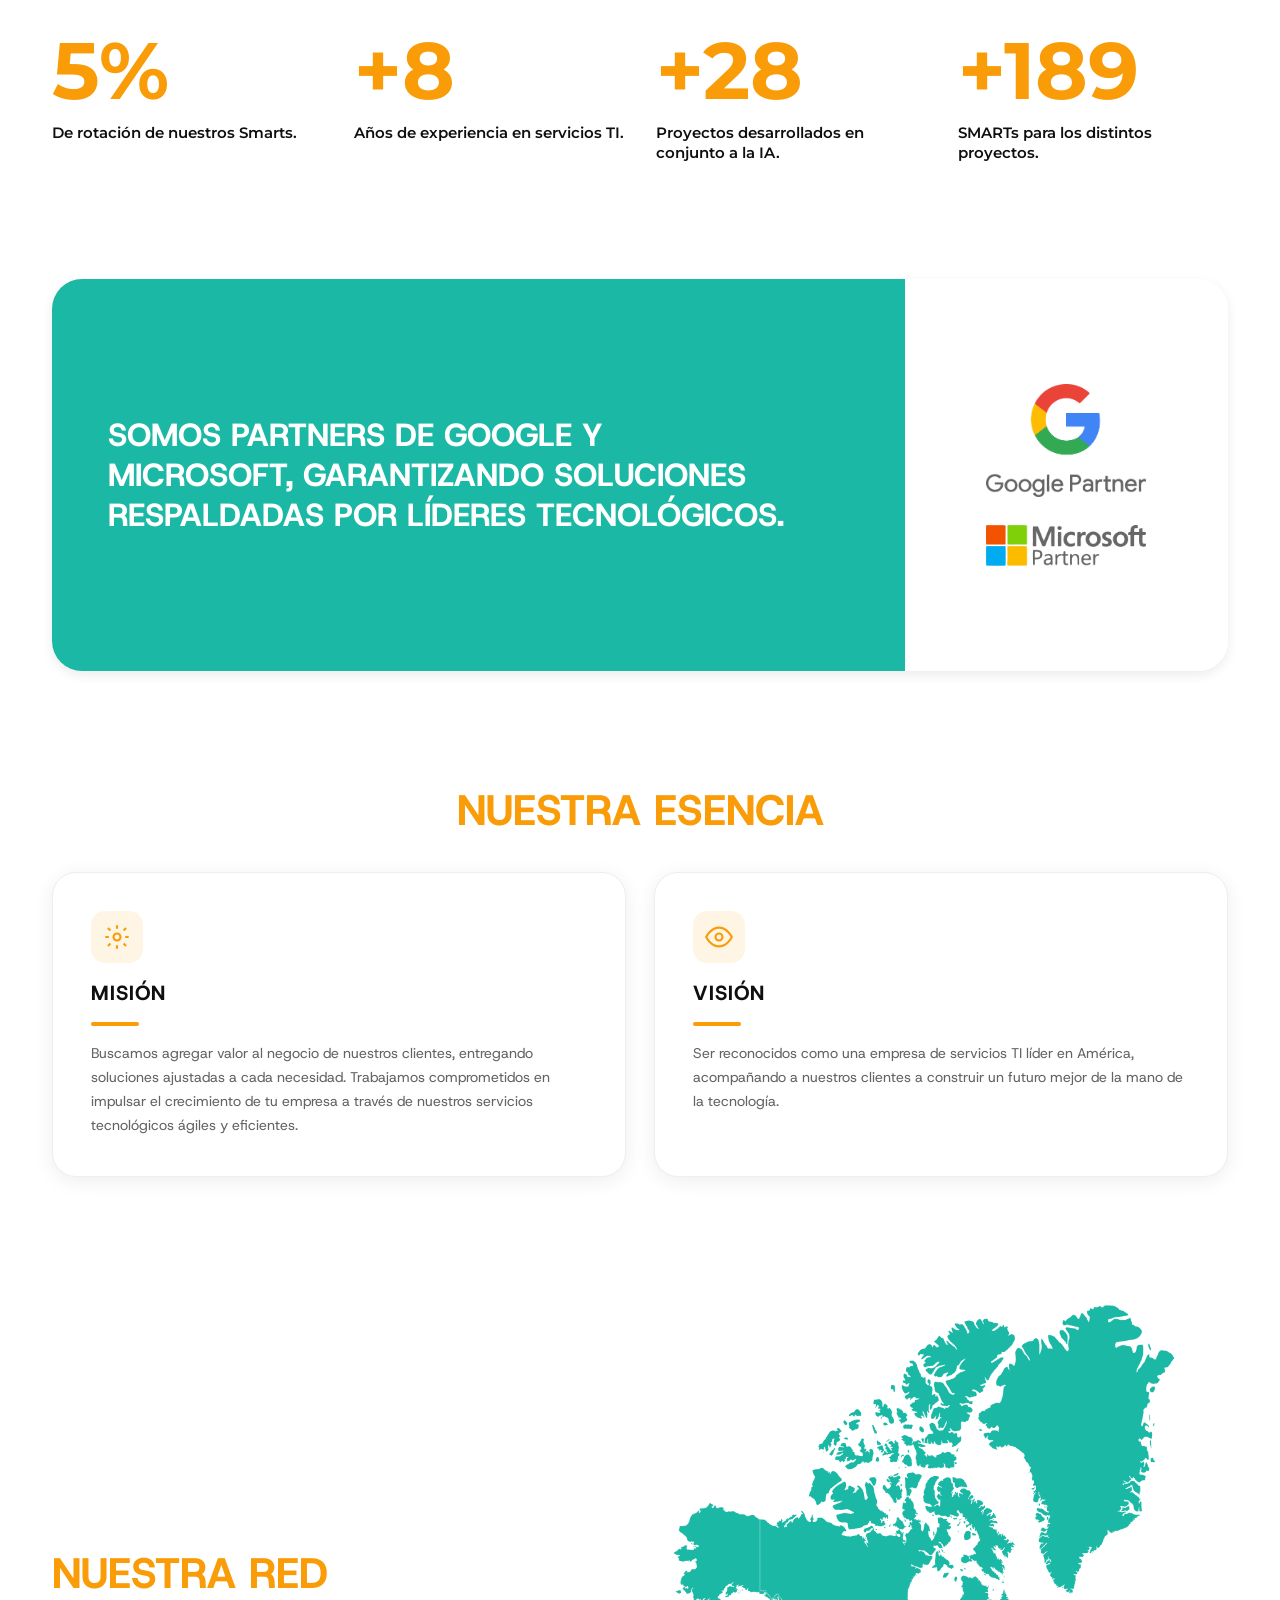
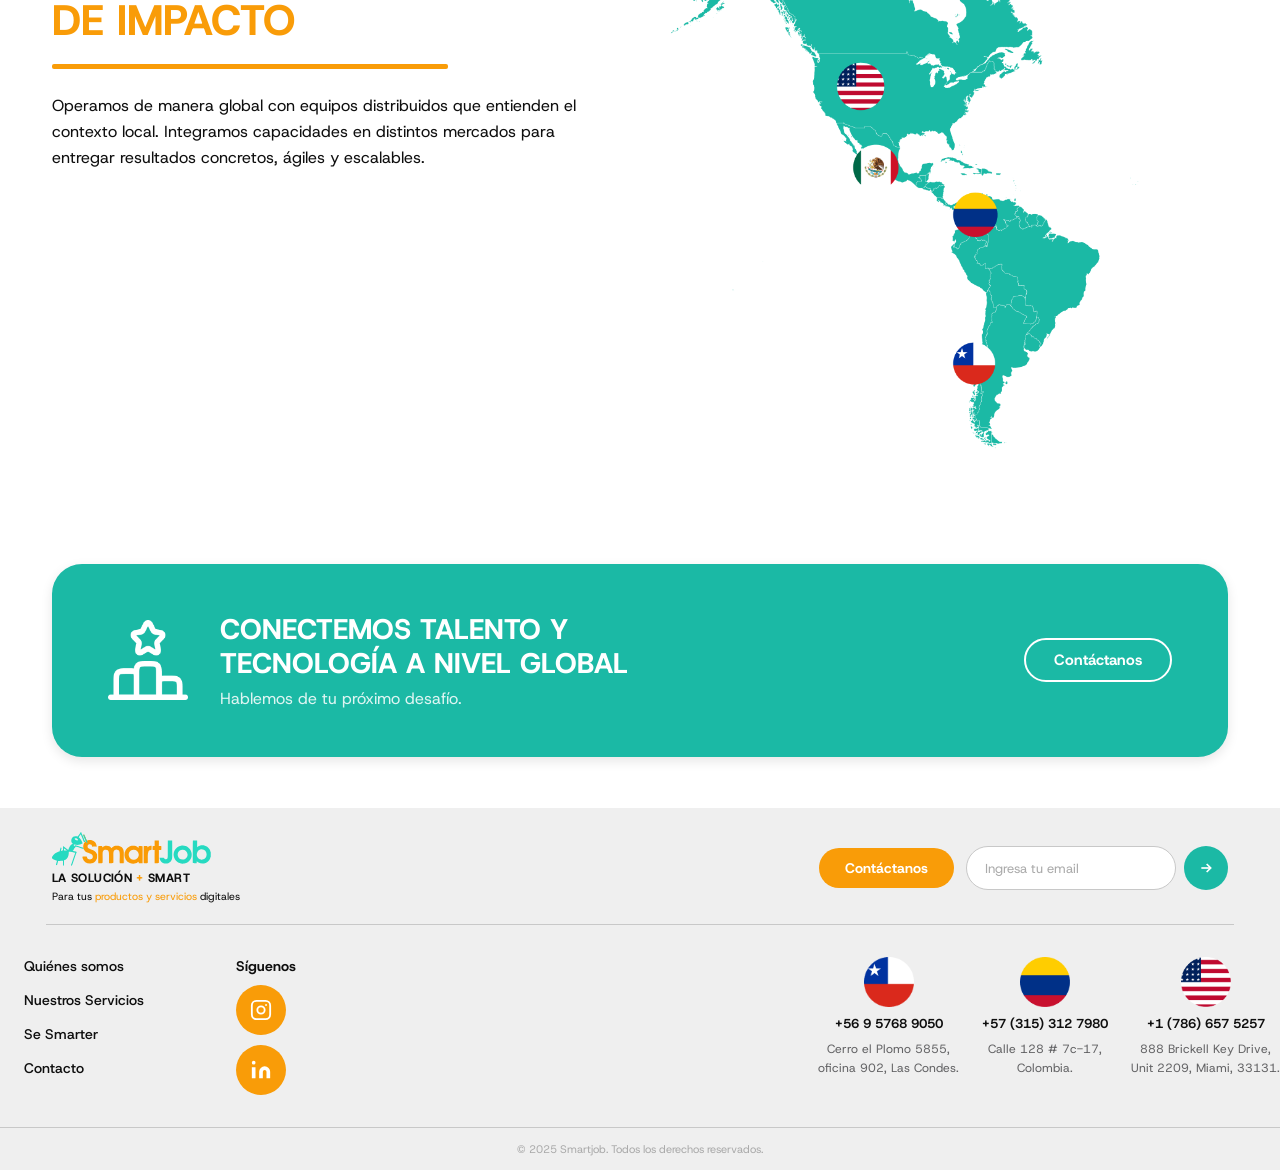
==== commit b1fca73c: "mision y vision, burbuja de texto whatsapp" ====
--- a/index.html
+++ b/index.html
@@ -157,6 +157,38 @@
   </section>
 
 
+  <!-- ══ MISIÓN Y VISIÓN ══ -->
+  <section class="section">
+    <div class="container">
+      <h2 class="section-title reveal text-center">NUESTRA ESENCIA</h2>
+      <div class="mv-grid">
+
+        <div class="mv-card reveal">
+          <div class="mv-card__icon">
+            <svg viewBox="0 0 24 24" fill="none" stroke="currentColor" stroke-width="1.8" width="28" height="28">
+              <circle cx="12" cy="12" r="3"/><path d="M12 2v3M12 19v3M4.22 4.22l2.12 2.12M17.66 17.66l2.12 2.12M2 12h3M19 12h3M4.22 19.78l2.12-2.12M17.66 6.34l2.12-2.12"/>
+            </svg>
+          </div>
+          <h3 class="mv-card__label">MISIÓN</h3>
+          <div class="mv-card__rule"></div>
+          <p class="mv-card__text">Buscamos agregar valor al negocio de nuestros clientes, entregando soluciones ajustadas a cada necesidad. Trabajamos comprometidos en impulsar el crecimiento de tu empresa a través de nuestros servicios tecnológicos ágiles y eficientes.</p>
+        </div>
+
+        <div class="mv-card reveal" style="--delay:120ms">
+          <div class="mv-card__icon">
+            <svg viewBox="0 0 24 24" fill="none" stroke="currentColor" stroke-width="1.8" width="28" height="28">
+              <path d="M1 12s4-8 11-8 11 8 11 8-4 8-11 8-11-8-11-8z"/><circle cx="12" cy="12" r="3"/>
+            </svg>
+          </div>
+          <h3 class="mv-card__label">VISIÓN</h3>
+          <div class="mv-card__rule"></div>
+          <p class="mv-card__text">Ser reconocidos como una empresa de servicios TI líder en América, acompañando a nuestros clientes a construir un futuro mejor de la mano de la tecnología.</p>
+        </div>
+
+      </div>
+    </div>
+  </section>
+
   <!-- ══ NUESTRA RED DE IMPACTO — Figma y=2921 ══ -->
   <section class="section">
     <div class="container">
@@ -274,6 +306,37 @@
 
   </footer>
 
+  <!-- ══ WHATSAPP BUBBLE ══ -->
+  <div class="wa-bubble" id="wa-bubble">
+    <div class="wa-popup" id="wa-popup" hidden>
+      <div class="wa-popup__header">
+        <div class="wa-popup__avatar">
+          <svg viewBox="0 0 24 24" fill="currentColor" width="22" height="22"><path d="M12 2C6.48 2 2 6.48 2 12c0 1.85.5 3.58 1.38 5.06L2 22l4.94-1.38A9.93 9.93 0 0 0 12 22c5.52 0 10-4.48 10-10S17.52 2 12 2zm0 18c-1.66 0-3.22-.46-4.56-1.26l-.32-.2-3.32.87.87-3.32-.2-.32A7.93 7.93 0 0 1 4 12c0-4.41 3.59-8 8-8s8 3.59 8 8-3.59 8-8 8zm4.32-6.12c-.24-.12-1.4-.69-1.62-.77-.21-.08-.37-.12-.52.12-.16.24-.6.77-.74.93-.14.16-.27.18-.51.06-.24-.12-1-.37-1.9-1.18-.7-.63-1.17-1.4-1.31-1.64-.14-.24-.01-.37.1-.49.11-.11.24-.27.36-.4.12-.14.16-.24.24-.4.08-.16.04-.3-.02-.42-.06-.12-.52-1.26-.71-1.72-.19-.46-.38-.4-.52-.4-.14 0-.3-.02-.46-.02-.16 0-.42.06-.64.3-.21.24-.83.81-.83 1.97 0 1.16.85 2.28.97 2.44.12.16 1.67 2.55 4.05 3.58.57.24 1.01.39 1.35.5.57.18 1.08.15 1.49.09.45-.07 1.4-.57 1.6-1.12.2-.55.2-1.02.14-1.12-.06-.1-.22-.16-.46-.28z"/></svg>
+        </div>
+        <div class="wa-popup__info">
+          <p class="wa-popup__name">SmartJob</p>
+          <p class="wa-popup__status">En línea</p>
+        </div>
+        <button class="wa-popup__close" id="wa-close" aria-label="Cerrar">
+          <svg viewBox="0 0 24 24" fill="none" stroke="currentColor" stroke-width="2.5" width="16" height="16"><line x1="18" y1="6" x2="6" y2="18"/><line x1="6" y1="6" x2="18" y2="18"/></svg>
+        </button>
+      </div>
+      <div class="wa-popup__body">
+        <div class="wa-popup__bubble">
+          <p class="wa-popup__title">Conversemos</p>
+          <p class="wa-popup__text">El equipo suele responder en unos minutos.</p>
+        </div>
+      </div>
+      <div class="wa-popup__footer">
+        <a href="https://wa.me/56957689050" target="_blank" rel="noopener" class="wa-popup__cta">Iniciar chat</a>
+      </div>
+    </div>
+    <button class="wa-btn" id="wa-toggle" aria-label="Chat por WhatsApp">
+      <svg viewBox="0 0 24 24" fill="currentColor" width="28" height="28"><path d="M12 2C6.48 2 2 6.48 2 12c0 1.85.5 3.58 1.38 5.06L2 22l4.94-1.38A9.93 9.93 0 0 0 12 22c5.52 0 10-4.48 10-10S17.52 2 12 2zm0 18c-1.66 0-3.22-.46-4.56-1.26l-.32-.2-3.32.87.87-3.32-.2-.32A7.93 7.93 0 0 1 4 12c0-4.41 3.59-8 8-8s8 3.59 8 8-3.59 8-8 8zm4.32-6.12c-.24-.12-1.4-.69-1.62-.77-.21-.08-.37-.12-.52.12-.16.24-.6.77-.74.93-.14.16-.27.18-.51.06-.24-.12-1-.37-1.9-1.18-.7-.63-1.17-1.4-1.31-1.64-.14-.24-.01-.37.1-.49.11-.11.24-.27.36-.4.12-.14.16-.24.24-.4.08-.16.04-.3-.02-.42-.06-.12-.52-1.26-.71-1.72-.19-.46-.38-.4-.52-.4-.14 0-.3-.02-.46-.02-.16 0-.42.06-.64.3-.21.24-.83.81-.83 1.97 0 1.16.85 2.28.97 2.44.12.16 1.67 2.55 4.05 3.58.57.24 1.01.39 1.35.5.57.18 1.08.15 1.49.09.45-.07 1.4-.57 1.6-1.12.2-.55.2-1.02.14-1.12-.06-.1-.22-.16-.46-.28z"/></svg>
+      <span class="wa-btn__label">¿Necesitas ayuda?</span>
+    </button>
+  </div>
+
   <script src="js/main.js"></script>
 </body>
 </html>
--- a/css/style.css
+++ b/css/style.css
@@ -666,6 +666,63 @@
    PARTNERS BANNER — w=1336, h=392, r=30px
    Left 72.5% teal | Right 27.5% white
 ══════════════════════════════════════════════════════════ */
+
+/* ── Misión & Visión cards ── */
+.mv-grid {
+  display: grid;
+  grid-template-columns: 1fr 1fr;
+  gap: 28px;
+  margin-top: clamp(28px, 3vw, 44px);
+}
+.mv-card {
+  background: #fff;
+  border: 1.5px solid var(--border);
+  border-radius: 24px;
+  padding: clamp(28px, 3vw, 44px);
+  display: flex;
+  flex-direction: column;
+  gap: 16px;
+  box-shadow: 0 4px 20px rgba(0,0,0,.07);
+  transition: transform .25s cubic-bezier(.16,1,.3,1), box-shadow .25s cubic-bezier(.16,1,.3,1);
+}
+.mv-card:hover {
+  transform: translateY(-4px);
+  box-shadow: 0 12px 36px rgba(0,0,0,.11);
+}
+.mv-card__icon {
+  display: flex;
+  align-items: center;
+  justify-content: center;
+  width: 52px;
+  height: 52px;
+  border-radius: 14px;
+  background: rgba(249,156,8,.10);
+  color: var(--orange);
+  flex-shrink: 0;
+}
+.mv-card__label {
+  font-family: 'Host Grotesk', sans-serif;
+  font-size: clamp(18px, 1.6vw, 22px);
+  font-weight: 800;
+  color: var(--dark);
+  letter-spacing: .04em;
+}
+.mv-card__rule {
+  width: 48px;
+  height: 4px;
+  background: var(--orange);
+  border-radius: 2px;
+}
+.mv-card__text {
+  font-family: 'Host Grotesk', sans-serif;
+  font-size: clamp(14px, 1.1vw, 16px);
+  color: var(--muted);
+  line-height: 1.7;
+}
+@media (max-width: 640px) {
+  .mv-grid { grid-template-columns: 1fr; }
+}
+
 .partners-card {
   display: flex;
   min-height: 392px;
@@ -931,6 +988,93 @@
 }
 
 /* ══════════════════════════════════════════════════════════
+   EMPLEOS SECTION — Se Smarter
+══════════════════════════════════════════════════════════ */
+.empleos-section {
+  padding-block: clamp(48px, 6vw, 80px);
+  background: var(--offwhite);
+}
+.empleos-grid {
+  display: grid;
+  grid-template-columns: repeat(3, 1fr);
+  gap: 20px;
+  margin-top: 32px;
+}
+.empleo-card {
+  background: #fff;
+  border: 1.5px solid var(--border);
+  border-radius: 16px;
+  padding: 24px;
+  display: flex;
+  flex-direction: column;
+  gap: 12px;
+  box-shadow: 0 4px 16px rgba(0,0,0,.06);
+  transition: transform .2s, box-shadow .2s;
+}
+.empleo-card:hover {
+  transform: translateY(-3px);
+  box-shadow: 0 8px 28px rgba(0,0,0,.10);
+}
+.empleo-card__header {
+  display: flex;
+  align-items: center;
+  justify-content: space-between;
+}
+.empleo-card__icon {
+  width: 36px;
+  height: 36px;
+  object-fit: contain;
+}
+.empleo-badge {
+  display: inline-block;
+  align-self: flex-start;
+  background: var(--orange);
+  color: #fff;
+  font-family: 'Host Grotesk', sans-serif;
+  font-size: 11px;
+  font-weight: 700;
+  padding: 3px 10px;
+  border-radius: 100px;
+  letter-spacing: .04em;
+}
+.empleo-card__title {
+  font-family: 'Host Grotesk', sans-serif;
+  font-size: 15px;
+  font-weight: 700;
+  color: var(--dark);
+  line-height: 1.35;
+  flex: 1;
+}
+.empleo-card__location {
+  font-family: 'Host Grotesk', sans-serif;
+  font-size: 13px;
+  color: var(--muted);
+}
+.empleo-card__btn {
+  display: inline-flex;
+  align-self: flex-start;
+  margin-top: 4px;
+  padding: 8px 20px;
+  border: 1.5px solid var(--orange);
+  color: var(--orange);
+  border-radius: 100px;
+  font-family: 'Host Grotesk', sans-serif;
+  font-size: 13px;
+  font-weight: 700;
+  transition: background .2s, color .2s;
+}
+.empleo-card__btn:hover {
+  background: var(--orange);
+  color: #fff;
+}
+@media (max-width: 1024px) {
+  .empleos-grid { grid-template-columns: repeat(2, 1fr); }
+}
+@media (max-width: 560px) {
+  .empleos-grid { grid-template-columns: 1fr; }
+}
+
+/* ══════════════════════════════════════════════════════════
    CONTACTO PAGE — 188:75 (1440×1370)
 ══════════════════════════════════════════════════════════ */
 .contacto-page {
@@ -1765,6 +1909,44 @@
 }
 .reveal.visible { opacity: 1; transform: translateY(0); }
 [style*="--delay"] { transition-delay: var(--delay, 0ms); }
+
+/* ══════════════════════════════════════════════════════════
+   ANIMACIONES
+══════════════════════════════════════════════════════════ */
+
+/* 1 — Hero entrance: más lento y con delay para sentirse premium */
+.hero .hero-content {
+  transition: opacity 1.1s 150ms cubic-bezier(.16, 1, .3, 1),
+              transform 1.1s 150ms cubic-bezier(.16, 1, .3, 1);
+}
+
+/* 2 — Stagger en cards de servicios (servicios.html) */
+.svc-cards-stack .svc-hcard:nth-child(2) { transition-delay: 200ms; }
+.svc-cards-stack .svc-hcard:nth-child(3) { transition-delay: 400ms; }
+
+/* 2b — Stagger en cards de empleos: cada fila de 3 entra escalonada */
+.empleos-grid .empleo-card:nth-child(3n+2) { transition-delay: 80ms; }
+.empleos-grid .empleo-card:nth-child(3n+3) { transition-delay: 160ms; }
+
+/* 3 — Hover en tech pills */
+.tech-pill {
+  transition: transform .22s cubic-bezier(.16, 1, .3, 1),
+              box-shadow .22s cubic-bezier(.16, 1, .3, 1);
+}
+.tech-pill:hover {
+  transform: scale(1.10);
+  box-shadow: 0 8px 24px rgba(249,156,8,.45);
+}
+
+/* 4 — Hover en svc-hcards */
+.svc-hcard {
+  transition: transform .25s cubic-bezier(.16, 1, .3, 1),
+              box-shadow .25s cubic-bezier(.16, 1, .3, 1);
+}
+.svc-hcard:hover {
+  transform: translateY(-5px);
+  box-shadow: 0 16px 40px rgba(0,0,0,.13);
+}
 
 /* ══════════════════════════════════════════════════════════
    RESPONSIVE
@@ -2126,3 +2308,146 @@
 @media (max-width: 600px) {
   .svc-benefits-img { border-radius: 14px; }
 }
+
+/* ══ WHATSAPP BUBBLE ══════════════════════════════════════════ */
+.wa-bubble {
+  position: fixed;
+  bottom: 30px;
+  right: 30px;
+  z-index: 9999;
+  display: flex;
+  flex-direction: column;
+  align-items: flex-end;
+  gap: 12px;
+}
+
+.wa-btn {
+  display: flex;
+  align-items: center;
+  gap: 10px;
+  background: #25d366;
+  color: #fff;
+  border: none;
+  border-radius: 50px;
+  padding: 14px 22px 14px 18px;
+  cursor: pointer;
+  font-family: var(--font);
+  font-size: 14px;
+  font-weight: 600;
+  box-shadow: 0 6px 24px rgba(37,211,102,.45);
+  transition: transform .22s cubic-bezier(.16,1,.3,1), box-shadow .22s;
+}
+.wa-btn:hover {
+  transform: scale(1.06);
+  box-shadow: 0 10px 32px rgba(37,211,102,.55);
+}
+.wa-btn svg { flex-shrink: 0; }
+
+.wa-popup {
+  width: 300px;
+  background: #fff;
+  border-radius: 16px;
+  box-shadow: 0 8px 40px rgba(0,0,0,.18);
+  overflow: hidden;
+  animation: waPopIn .3s cubic-bezier(.16,1,.3,1);
+}
+@keyframes waPopIn {
+  from { opacity: 0; transform: translateY(12px) scale(.96); }
+  to   { opacity: 1; transform: none; }
+}
+
+.wa-popup__header {
+  display: flex;
+  align-items: center;
+  gap: 12px;
+  background: #25d366;
+  padding: 14px 16px;
+}
+.wa-popup__avatar {
+  width: 40px;
+  height: 40px;
+  border-radius: 50%;
+  background: rgba(255,255,255,.25);
+  display: flex;
+  align-items: center;
+  justify-content: center;
+  color: #fff;
+  flex-shrink: 0;
+}
+.wa-popup__info { flex: 1; }
+.wa-popup__name {
+  font-size: 14px;
+  font-weight: 700;
+  color: #fff;
+  margin: 0;
+}
+.wa-popup__status {
+  font-size: 12px;
+  color: rgba(255,255,255,.85);
+  margin: 0;
+}
+.wa-popup__close {
+  background: none;
+  border: none;
+  color: rgba(255,255,255,.85);
+  cursor: pointer;
+  padding: 4px;
+  line-height: 1;
+  transition: color .15s;
+}
+.wa-popup__close:hover { color: #fff; }
+
+.wa-popup__body {
+  padding: 16px;
+  background: #ece5dd;
+}
+.wa-popup__bubble {
+  background: #fff;
+  border-radius: 0 10px 10px 10px;
+  padding: 12px 14px;
+  box-shadow: 0 1px 3px rgba(0,0,0,.1);
+  position: relative;
+}
+.wa-popup__bubble::before {
+  content: '';
+  position: absolute;
+  top: 0; left: -8px;
+  border: 8px solid transparent;
+  border-top-color: #fff;
+}
+.wa-popup__title {
+  font-size: 14px;
+  font-weight: 700;
+  color: var(--dark);
+  margin: 0 0 4px;
+}
+.wa-popup__text {
+  font-size: 13px;
+  color: var(--muted);
+  margin: 0;
+  line-height: 1.5;
+}
+
+.wa-popup__footer {
+  padding: 12px 16px;
+}
+.wa-popup__cta {
+  display: block;
+  text-align: center;
+  background: #25d366;
+  color: #fff;
+  text-decoration: none;
+  font-size: 14px;
+  font-weight: 700;
+  padding: 11px;
+  border-radius: 8px;
+  transition: background .18s;
+}
+.wa-popup__cta:hover { background: #1ebd5a; }
+
+@media (max-width: 480px) {
+  .wa-bubble { bottom: 20px; right: 16px; }
+  .wa-btn__label { display: none; }
+  .wa-btn { padding: 14px; border-radius: 50%; }
+  .wa-popup { width: calc(100vw - 32px); }
+}
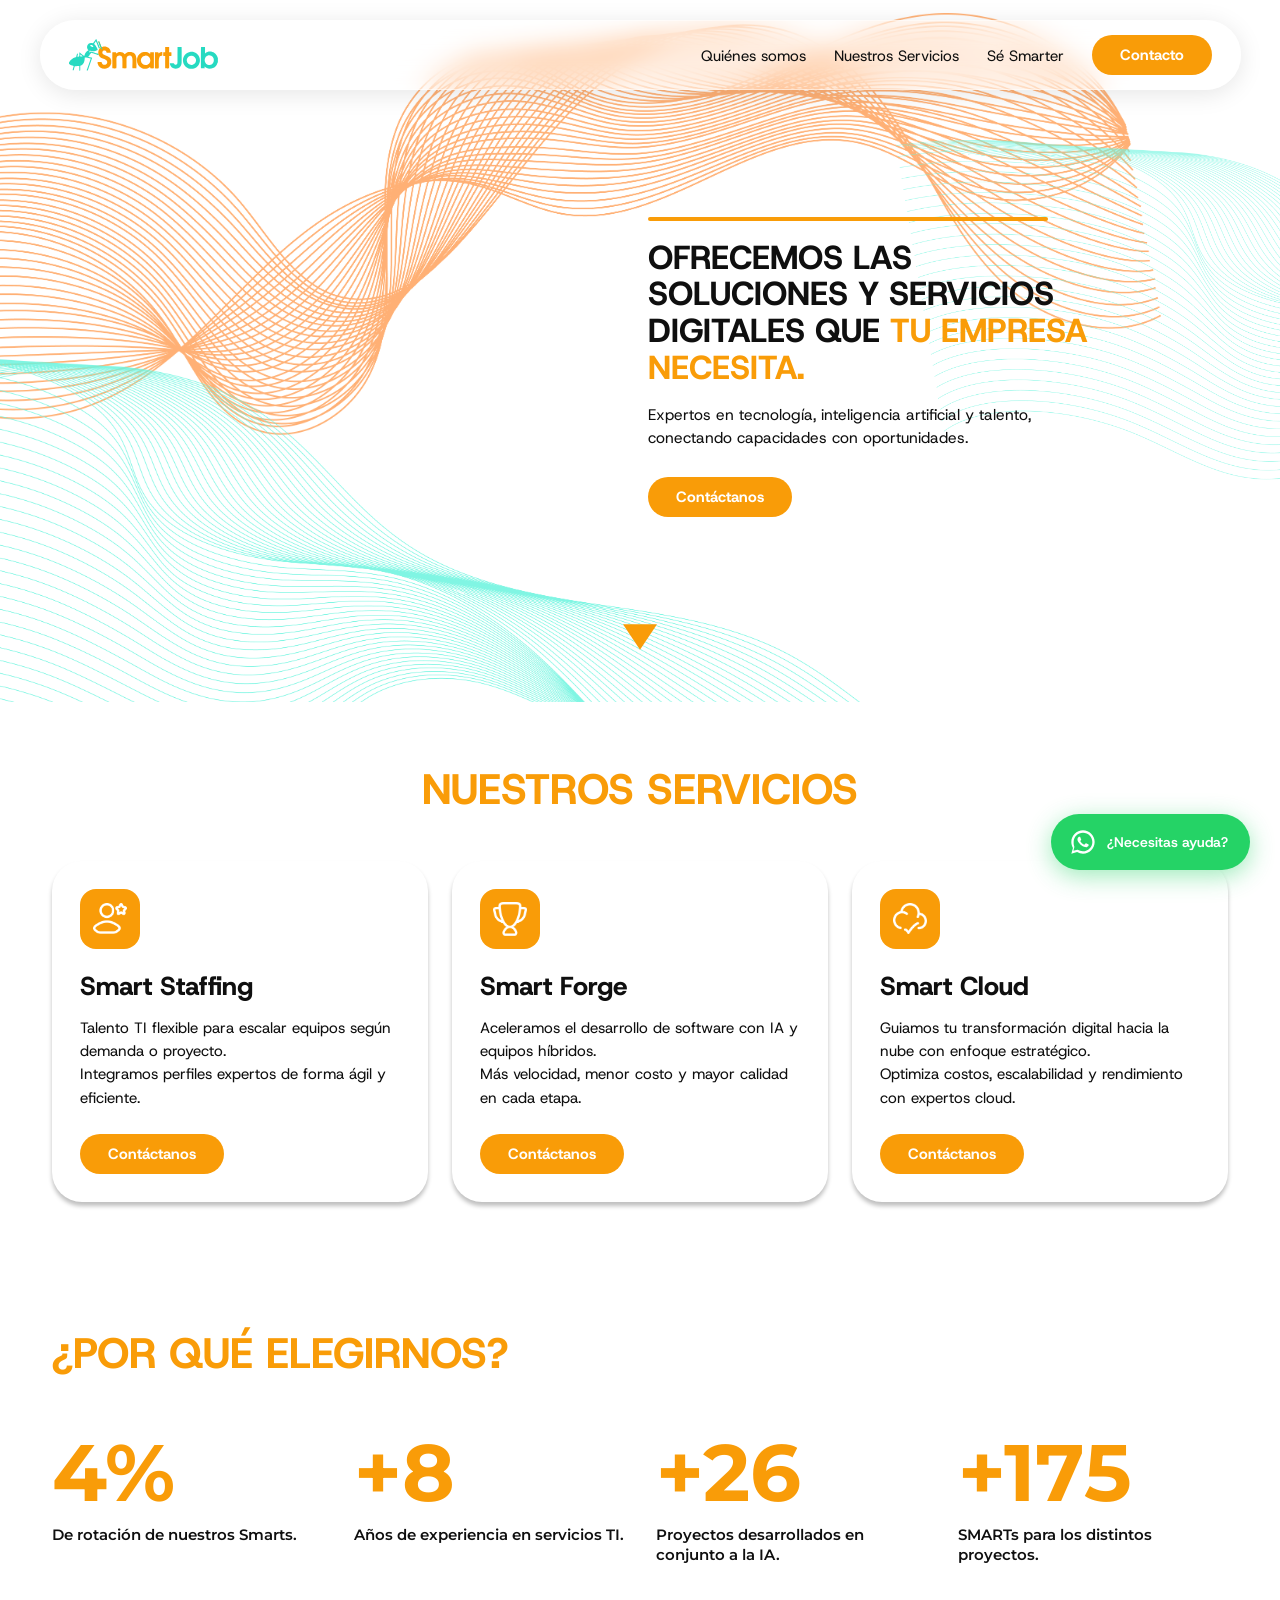
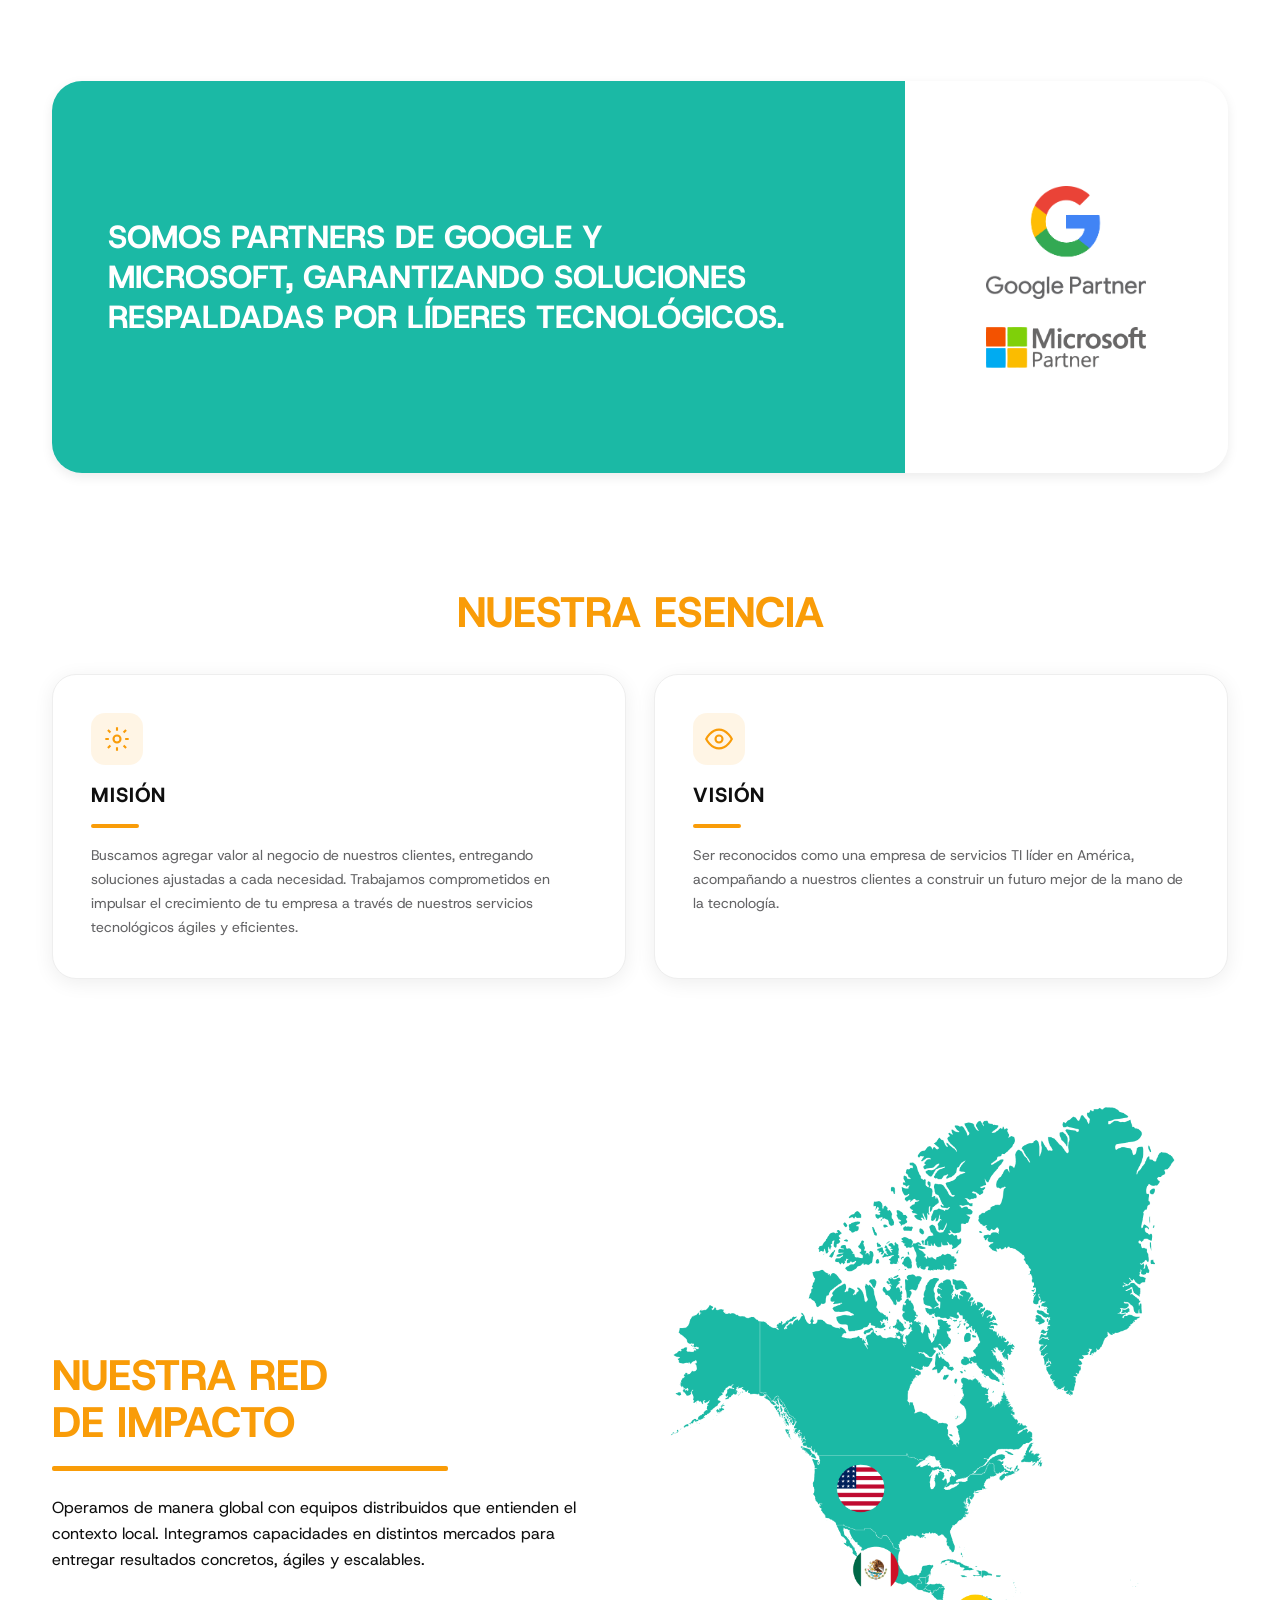
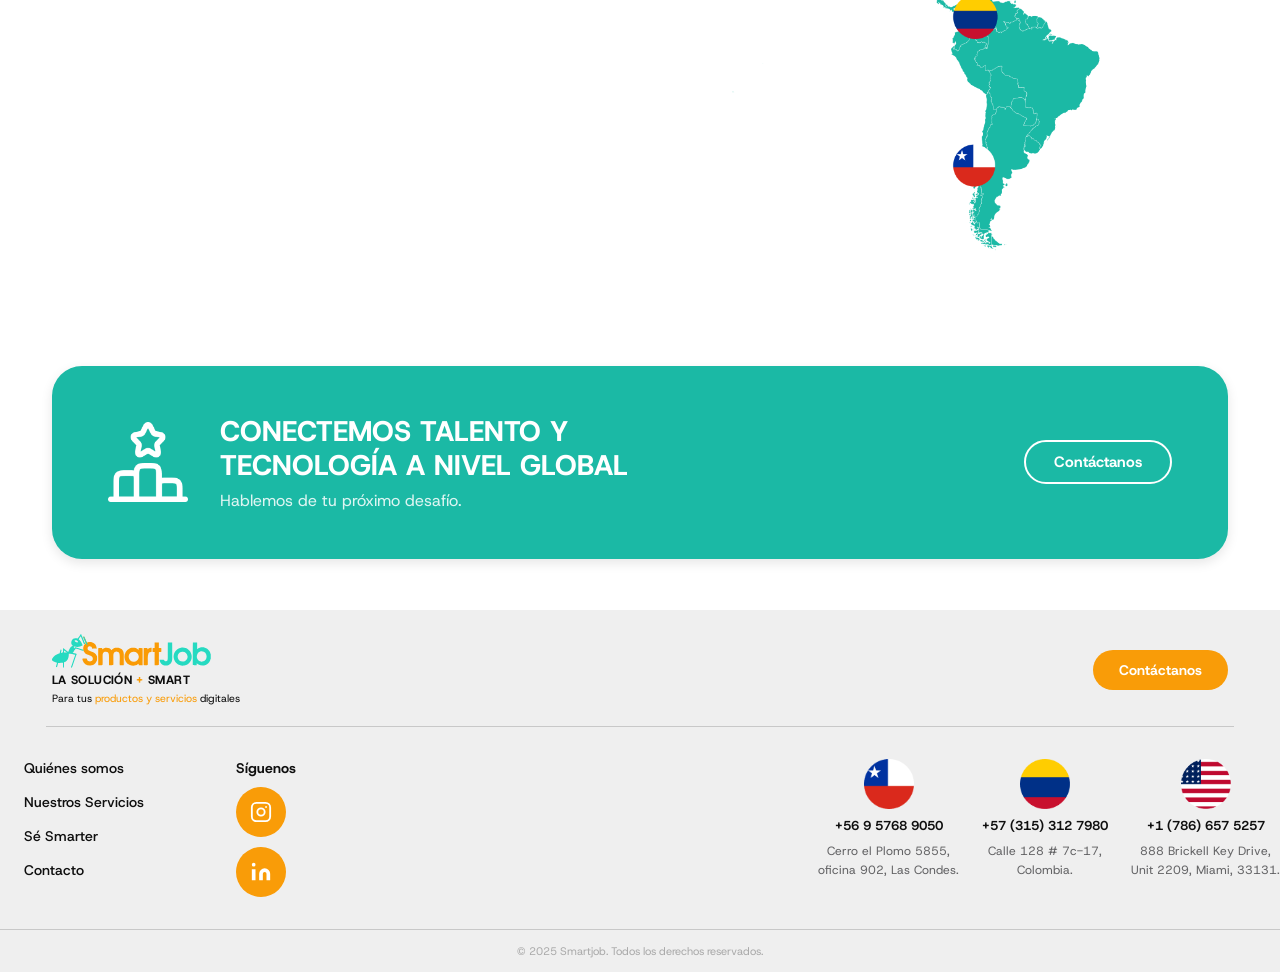
==== commit 7d21a24e: "cambios de gerencia" ====
--- a/index.html
+++ b/index.html
@@ -21,7 +21,7 @@
       <ul class="nav-links">
         <li><a href="#quienes" class="nav-a">Quiénes somos</a></li>
         <li><a href="servicios.html" class="nav-a">Nuestros Servicios</a></li>
-        <li><a href="se-smarter.html" class="nav-a">Se Smarter</a></li>
+        <li><a href="se-smarter.html" class="nav-a">Sé Smarter</a></li>
         <li><a href="contacto.html" class="btn-orange">Contacto</a></li>
       </ul>
       <button class="hamburger" id="menu-toggle" aria-label="Menú">
@@ -33,7 +33,7 @@
   <div class="mobile-menu" id="mobile-menu" hidden>
     <a href="#quienes"      class="mobile-a">Quiénes somos</a>
     <a href="servicios.html" class="mobile-a">Nuestros Servicios</a>
-    <a href="se-smarter.html" class="mobile-a">Se Smarter</a>
+    <a href="se-smarter.html" class="mobile-a">Sé Smarter</a>
     <a href="contacto.html"  class="mobile-a c-orange fw-700">Contacto</a>
   </div>
 
@@ -243,12 +243,6 @@
         <!-- Contáctanos + email -->
         <div class="fv2-actions">
           <a href="contacto.html" class="fv2-btn-contacta">Contáctanos</a>
-          <form class="fv2-email-form" id="newsletter-form">
-            <input type="email" placeholder="Ingresa tu email" />
-            <button type="submit" aria-label="Enviar">
-              <svg viewBox="0 0 24 24" fill="none" stroke="currentColor" stroke-width="2.5" width="16" height="16"><line x1="5" y1="12" x2="19" y2="12"/><polyline points="13 6 19 12 13 18"/></svg>
-            </button>
-          </form>
         </div>
 
       </div>
@@ -262,7 +256,7 @@
       <nav class="fv2-nav">
         <a href="index.html#quienes">Quiénes somos</a>
         <a href="servicios.html">Nuestros Servicios</a>
-        <a href="se-smarter.html">Se Smarter</a>
+        <a href="se-smarter.html">Sé Smarter</a>
         <a href="contacto.html">Contacto</a>
       </nav>
 
--- a/css/style.css
+++ b/css/style.css
@@ -266,7 +266,7 @@
 ══════════════════════════════════════════════════════════ */
 .hero {
   position: relative;
-  min-height: 100vh;
+  min-height: 78vh;
   background: #fff;
   overflow: hidden;
   display: flex;
@@ -301,39 +301,39 @@
   position: relative;
   z-index: 2;
   margin-left: 46.9%;
-  padding: 130px 52px 64px 48px;
+  padding: 80px 52px 48px 48px;
   max-width: 760px;
 }
 
 /* Orange rule: w=540, h=5 */
 .hero-rule {
-  width: 540px;
+  width: 400px;
   max-width: 100%;
-  height: 5px;
+  height: 4px;
   background: var(--orange);
   border-radius: 2px;
-  margin-bottom: 24px;
+  margin-bottom: 18px;
 }
 
 /* Headline: Host Grotesk ExtraBold 800, 48px, uppercase */
 .hero-h1 {
   font-family: 'Host Grotesk', sans-serif;
   font-weight: 800;
-  font-size: clamp(32px, 3.33vw, 48px);
+  font-size: clamp(26px, 2.6vw, 38px);
   line-height: 1.1;
   color: var(--dark);
   text-transform: uppercase;
-  margin-bottom: 24px;
+  margin-bottom: 18px;
 }
 
 /* Sub: Host Grotesk Regular 400, 24px */
 .hero-sub {
   font-family: 'Host Grotesk', sans-serif;
   font-weight: 400;
-  font-size: clamp(16px, 1.67vw, 24px);
+  font-size: clamp(14px, 1.2vw, 17px);
   color: var(--dark);
   line-height: 1.5;
-  margin-bottom: 32px;
+  margin-bottom: 28px;
 }
 
 /* Down-arrow indicator */
@@ -722,6 +722,11 @@
 @media (max-width: 640px) {
   .mv-grid { grid-template-columns: 1fr; }
 }
+
+/* Variantes teal para páginas Smart Staffing */
+.section-title--teal   { color: var(--teal); }
+.mv-card__icon--teal   { background: rgba(27,185,165,.10); color: var(--teal); }
+.mv-card__rule--teal   { background: var(--teal); }
 
 .partners-card {
   display: flex;
@@ -976,6 +981,8 @@
   transition: border-color .2s, background .2s;
 }
 .smarter-file-label:hover { border-color: var(--orange); background: rgba(249,156,8,.04); }
+.smarter-file-label.has-file { border-style: solid; border-color: var(--orange); color: var(--dark); }
+.smarter-file-label.has-file svg { stroke: var(--orange); }
 .smarter-file { position: absolute; opacity: 0; width: 0; height: 0; }
 .smarter-file-text { flex: 1; }
 
@@ -994,12 +1001,36 @@
   padding-block: clamp(48px, 6vw, 80px);
   background: var(--offwhite);
 }
+.empleos-filter {
+  margin-top: 28px;
+}
+.empleos-search-input {
+  width: 100%;
+  max-width: 480px;
+  display: block;
+  padding: 12px 20px;
+  border: 1.5px solid var(--border);
+  border-radius: 100px;
+  font-family: var(--font);
+  font-size: 15px;
+  color: var(--dark);
+  background: #fff;
+  outline: none;
+  transition: border-color .2s, box-shadow .2s;
+}
+.empleos-search-input::placeholder { color: #aaa; }
+.empleos-search-input:focus {
+  border-color: var(--orange);
+  box-shadow: 0 0 0 3px rgba(249,156,8,.12);
+}
+
 .empleos-grid {
   display: grid;
   grid-template-columns: repeat(3, 1fr);
   gap: 20px;
-  margin-top: 32px;
-}
+  margin-top: 20px;
+}
+.empleo-card.hidden { display: none; }
 .empleo-card {
   background: #fff;
   border: 1.5px solid var(--border);
@@ -1851,7 +1882,7 @@
 }
 .svc-page-wordmark {
   width: 100%;
-  max-width: 260px;
+  max-width: clamp(280px, 42vw, 560px);
   height: auto;
 }
 .svc-page-accent {
@@ -1885,9 +1916,89 @@
 .btn-teal:hover { background: #19a797; transform: translateY(-2px); }
 .svc-breadcrumb--dark { color: var(--dark); opacity: .7; }
 
+/* ══ Two-column hero + benefit cards panel ══ */
+.svc-page-hero-inner {
+  display: grid;
+  grid-template-columns: minmax(260px, 420px) 1fr;
+  align-items: center;
+  gap: clamp(28px, 4vw, 56px);
+  padding-bottom: clamp(48px, 6vw, 88px);
+}
+.svc-page-hero-text {
+  align-items: flex-start;
+  text-align: left;
+}
+.svc-page-hero-text .svc-breadcrumb { align-self: flex-start; }
+.svc-page-hero-text .btn-teal,
+.svc-page-hero-text .btn-orange { align-self: flex-start; }
+
+/* Benefit cards 2×2 grid */
+.svc-benefits-panel {
+  display: grid;
+  grid-template-columns: 1fr 1fr;
+  gap: 14px;
+}
+.svc-benefit-card {
+  border-radius: 22px;
+  padding: 22px 18px;
+  display: flex;
+  flex-direction: column;
+  gap: 14px;
+}
+.svc-benefit-card__icon {
+  width: 52px;
+  height: 52px;
+  object-fit: contain;
+  flex-shrink: 0;
+}
+.svc-benefit-card__title {
+  font-family: 'Host Grotesk', sans-serif;
+  font-weight: 700;
+  font-size: 13px;
+  line-height: 1.45;
+}
+
+/* Staffing — teal (usa var(--teal) del proyecto) */
+.svc-benefit-card--teal-solid {
+  background: var(--teal);
+  color: #fff;
+}
+.svc-benefit-card--teal-solid .svc-benefit-card__title { color: #fff; }
+
+.svc-benefit-card--teal-light {
+  background: rgba(27,185,165,.12);
+  color: var(--teal);
+}
+.svc-benefit-card--teal-light .svc-benefit-card__title { color: var(--dark); }
+
+/* Cloud — orange (usa var(--orange) del proyecto) */
+.svc-benefit-card--orange-solid {
+  background: var(--orange);
+  color: #fff;
+}
+.svc-benefit-card--orange-solid .svc-benefit-card__title { color: #fff; }
+
+.svc-benefit-card--orange-light {
+  background: rgba(249,156,8,.12);
+  color: var(--orange);
+}
+.svc-benefit-card--orange-light .svc-benefit-card__title { color: var(--dark); }
+
+/* Los iconos heredan el color de la card via currentColor */
+.svc-benefit-card__icon svg {
+  width: 40px;
+  height: 40px;
+  display: block;
+}
+
 /* Responsive — svc-page-hero */
 @media (max-width: 900px) {
   .svc-page-card-bg { width: 40%; opacity: .6; }
+  .svc-page-hero-inner { grid-template-columns: 1fr; gap: 32px; }
+  .svc-page-hero-text { align-items: center; text-align: center; max-width: 520px; margin-inline: auto; }
+  .svc-page-hero-text .btn-teal,
+  .svc-page-hero-text .btn-orange { align-self: center; }
+  .svc-benefits-panel { max-width: 480px; margin-inline: auto; }
 }
 @media (max-width: 768px) {
   .svc-page-hero    { min-height: unset; padding-top: 100px; padding-bottom: 48px; }
@@ -1896,6 +2007,7 @@
 }
 @media (max-width: 480px) {
   .svc-page-wordmark { max-width: 220px; }
+  .svc-benefit-card__title { font-size: 12px; }
 }
 
 /* ══════════════════════════════════════════════════════════
@@ -2309,6 +2421,55 @@
   .svc-benefits-img { border-radius: 14px; }
 }
 
+/* ══ ROLES GRID ══════════════════════════════════════════════ */
+.roles-grid {
+  display: grid;
+  grid-template-columns: repeat(3, 1fr);
+  gap: 16px;
+}
+.role-card {
+  display: flex;
+  align-items: flex-start;
+  gap: 16px;
+  background: #fff;
+  border: 1.5px solid var(--border);
+  border-radius: 16px;
+  padding: 20px 22px;
+  transition: transform .22s cubic-bezier(.16,1,.3,1), box-shadow .22s;
+}
+.role-card:hover {
+  transform: translateY(-3px);
+  box-shadow: 0 10px 28px rgba(0,0,0,.09);
+}
+.role-card__icon {
+  flex-shrink: 0;
+  width: 44px;
+  height: 44px;
+  border-radius: 12px;
+  background: rgba(27,185,165,.10);
+  color: var(--teal);
+  display: flex;
+  align-items: center;
+  justify-content: center;
+}
+.role-card__title {
+  font-size: 15px;
+  font-weight: 700;
+  color: var(--dark);
+  margin-bottom: 6px;
+}
+.role-card__desc {
+  font-size: 13px;
+  color: var(--muted);
+  line-height: 1.55;
+}
+@media (max-width: 900px) {
+  .roles-grid { grid-template-columns: repeat(2, 1fr); }
+}
+@media (max-width: 560px) {
+  .roles-grid { grid-template-columns: 1fr; }
+}
+
 /* ══ WHATSAPP BUBBLE ══════════════════════════════════════════ */
 .wa-bubble {
   position: fixed;
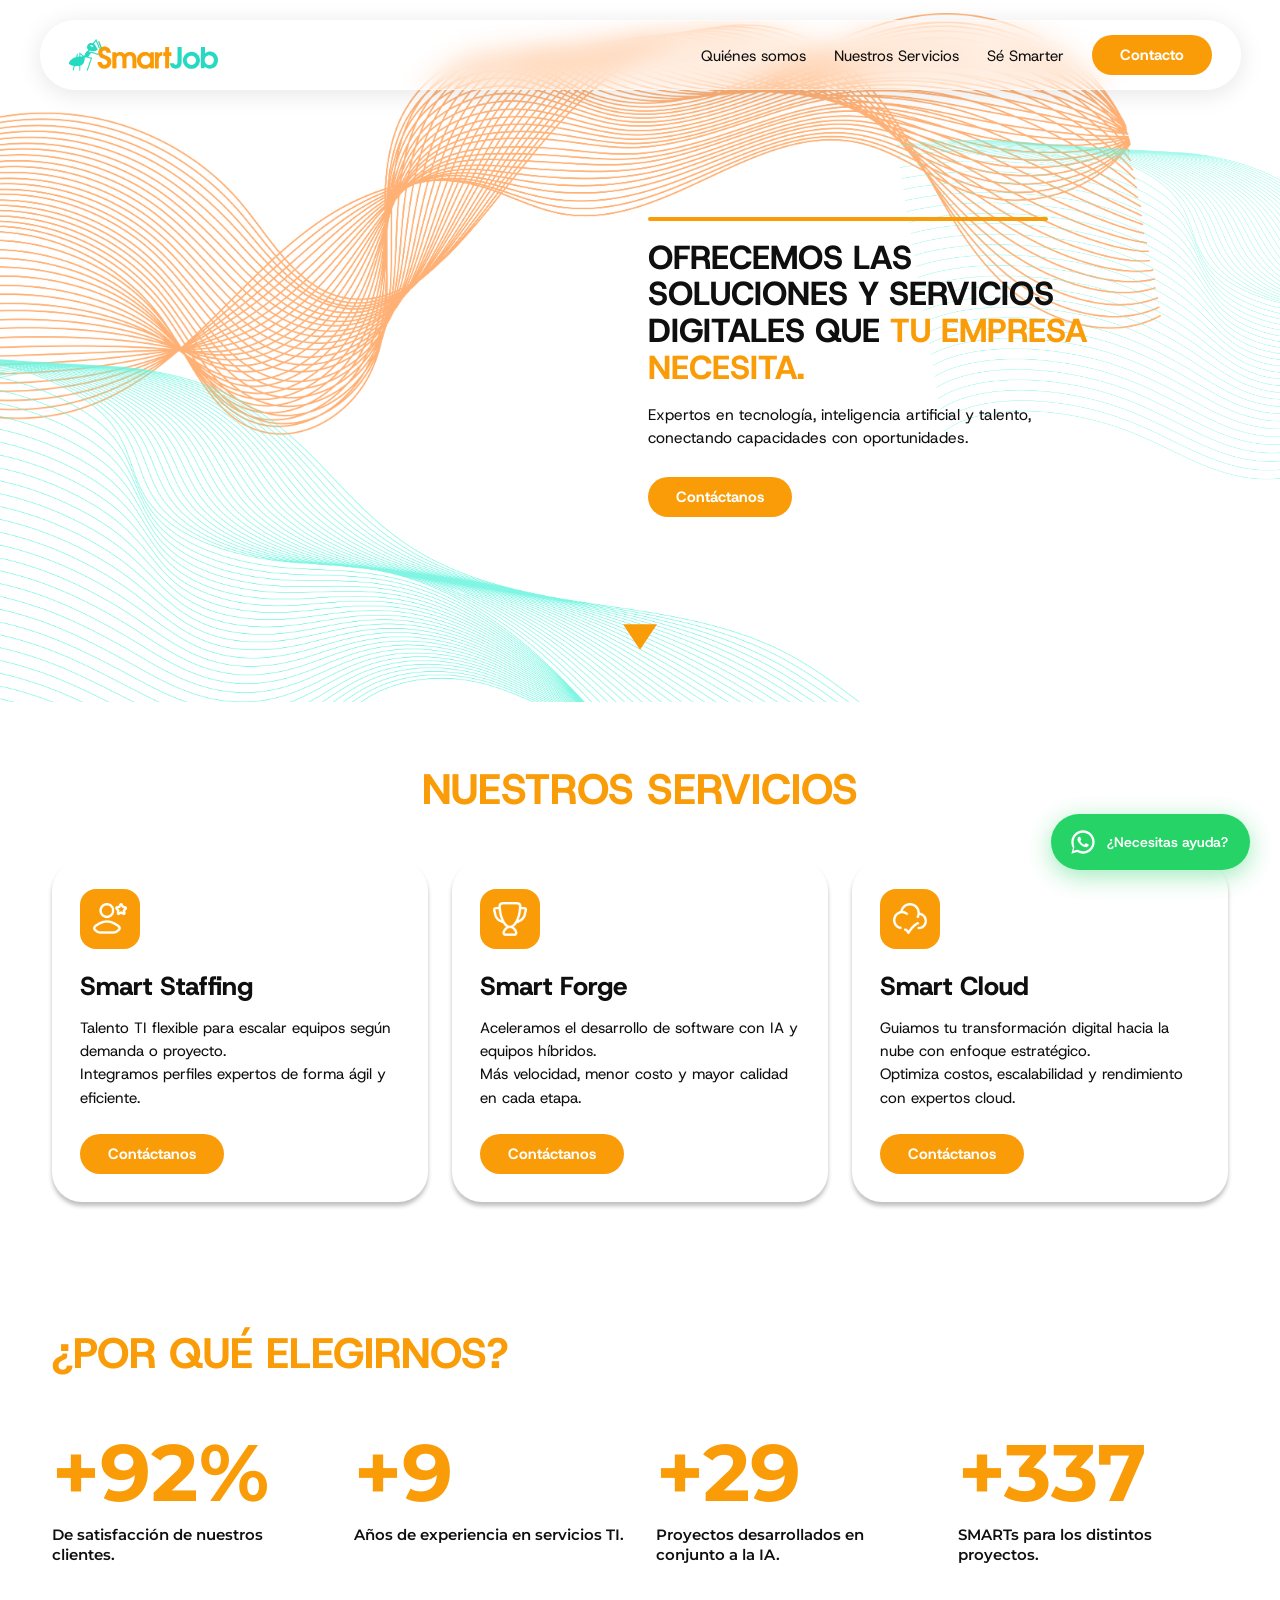
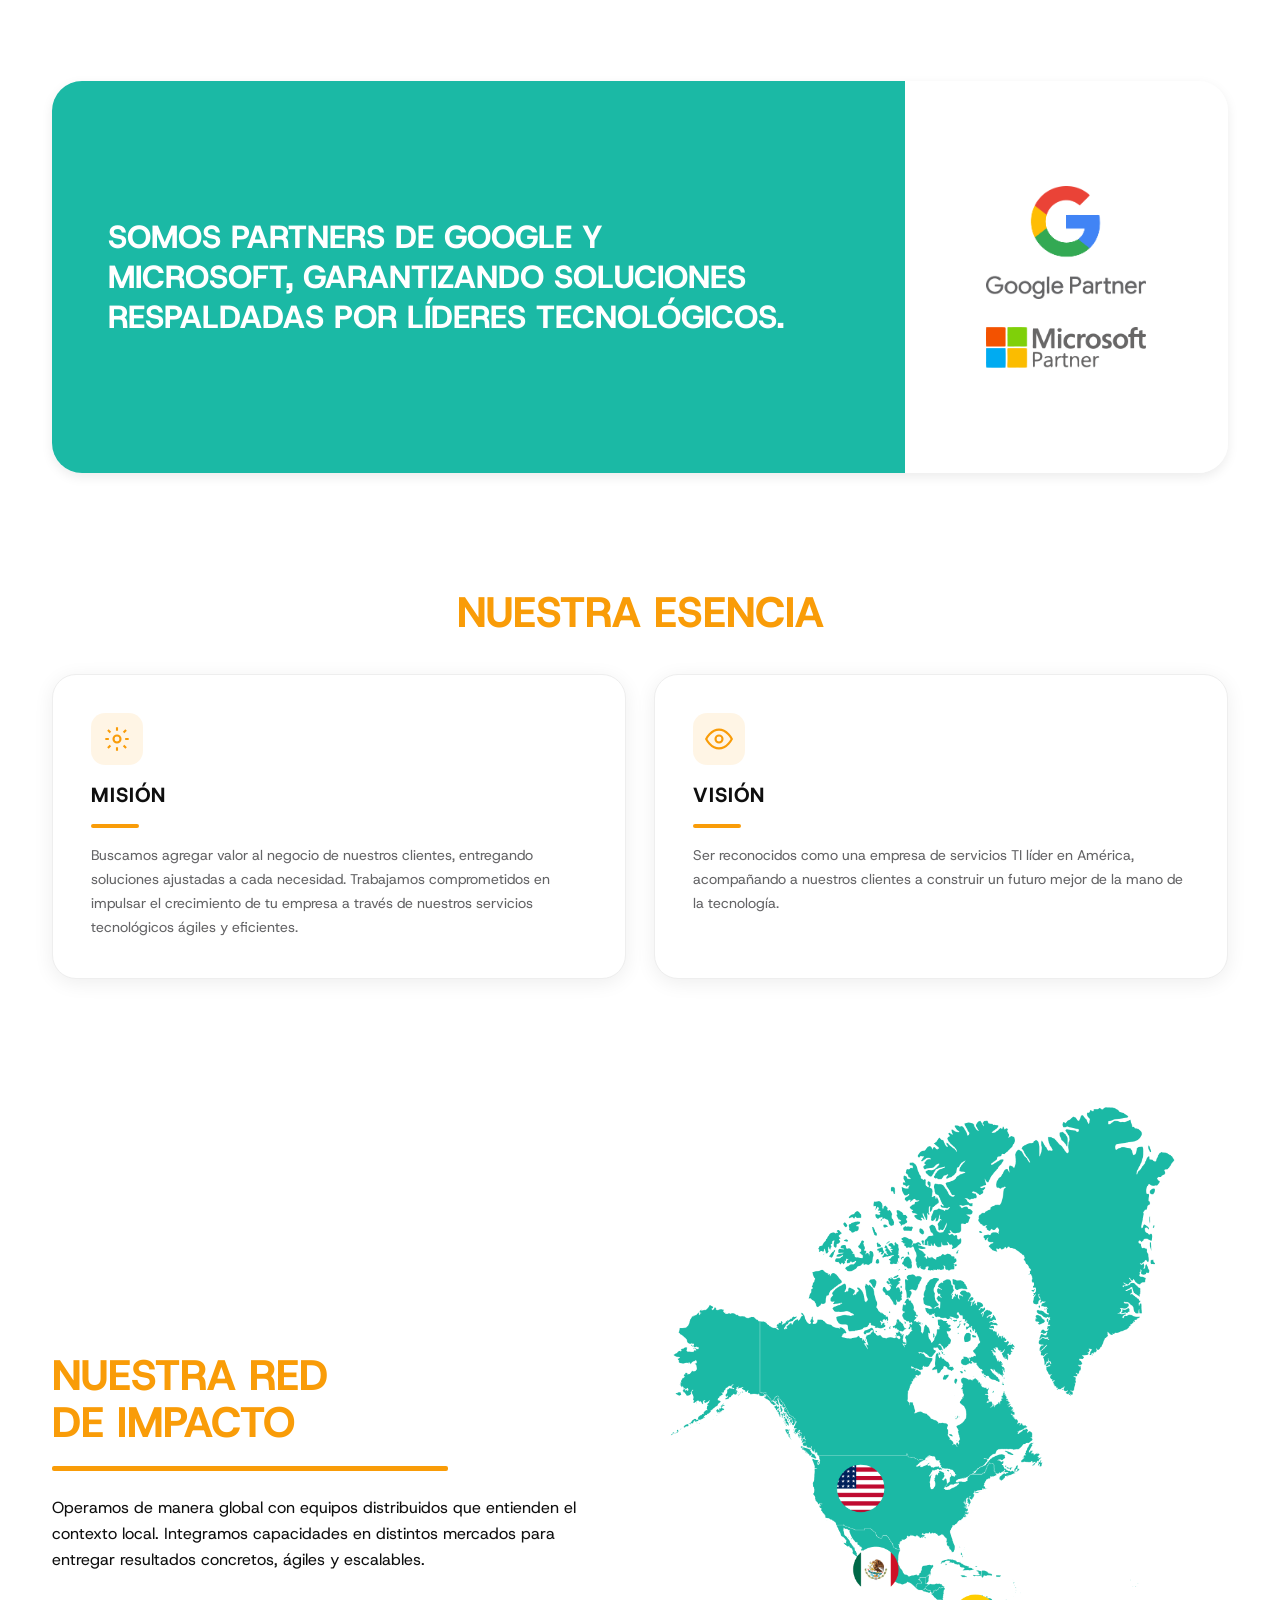
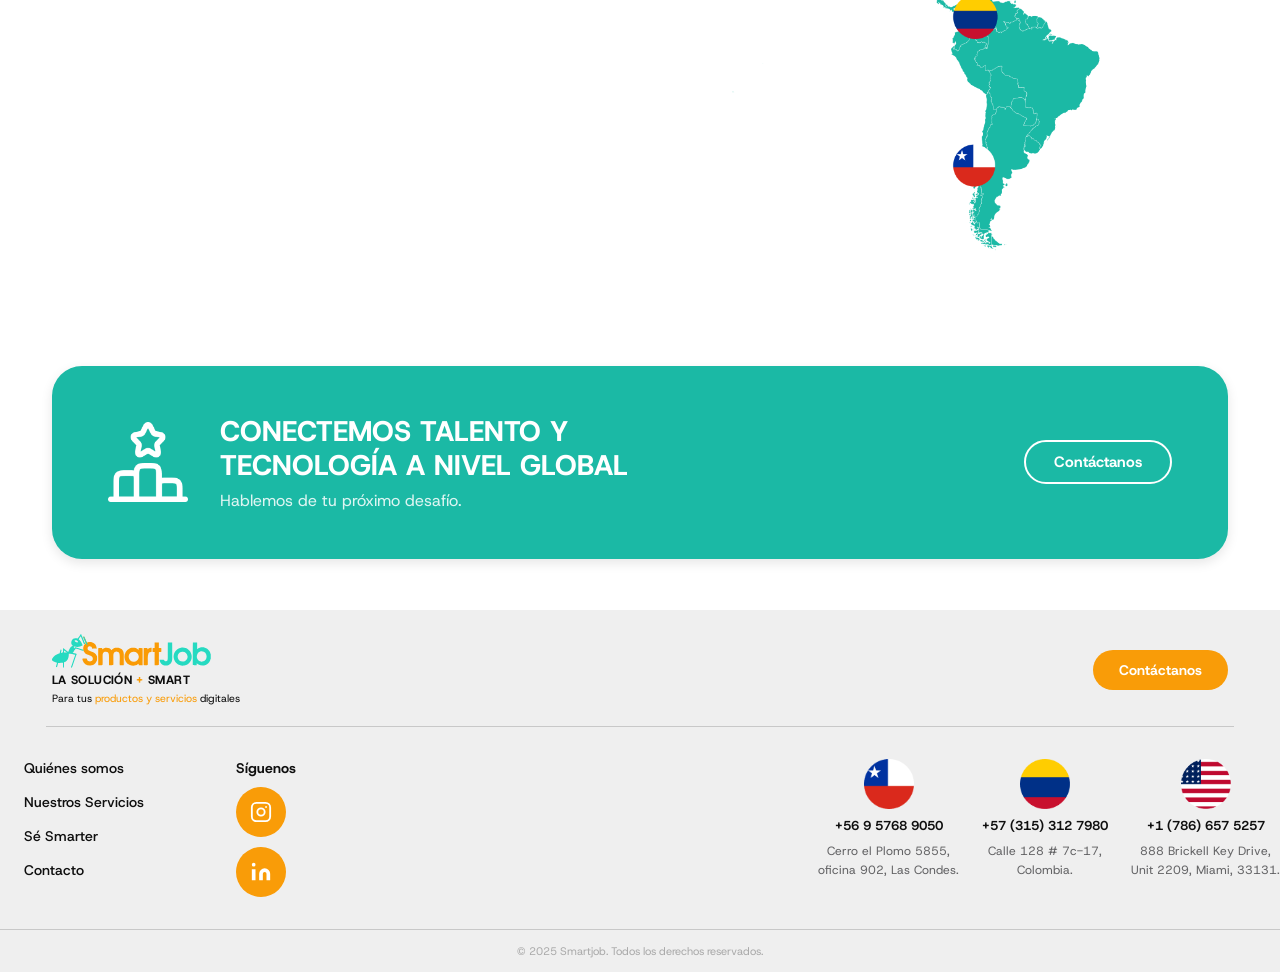
==== commit 2c6e7333: "actualizar estadísticas: +350 SMARTs y +96% satisfacción de clientes Co-Authored-By: Claude Sonnet 4" ====
--- a/index.html
+++ b/index.html
@@ -118,8 +118,8 @@
       <h2 class="section-title reveal">¿POR QUÉ ELEGIRNOS?</h2>
       <div class="stats-grid">
         <div class="stat reveal" style="--delay:0ms">
-          <div class="stat-num" data-prefix="" data-suffix="%" data-target="5">5%</div>
-          <p class="stat-label">De rotación de nuestros Smarts.</p>
+          <div class="stat-num" data-prefix="+" data-suffix="%" data-target="96">+96%</div>
+          <p class="stat-label">De satisfacción de nuestros clientes.</p>
         </div>
         <div class="stat reveal" style="--delay:100ms">
           <div class="stat-num" data-prefix="+" data-suffix="" data-target="9">+9</div>
@@ -130,7 +130,7 @@
           <p class="stat-label">Proyectos desarrollados en conjunto a la IA.</p>
         </div>
         <div class="stat reveal" style="--delay:300ms">
-          <div class="stat-num" data-prefix="+" data-suffix="" data-target="200">+200</div>
+          <div class="stat-num" data-prefix="+" data-suffix="" data-target="350">+350</div>
           <p class="stat-label">SMARTs para los distintos proyectos.</p>
         </div>
       </div>
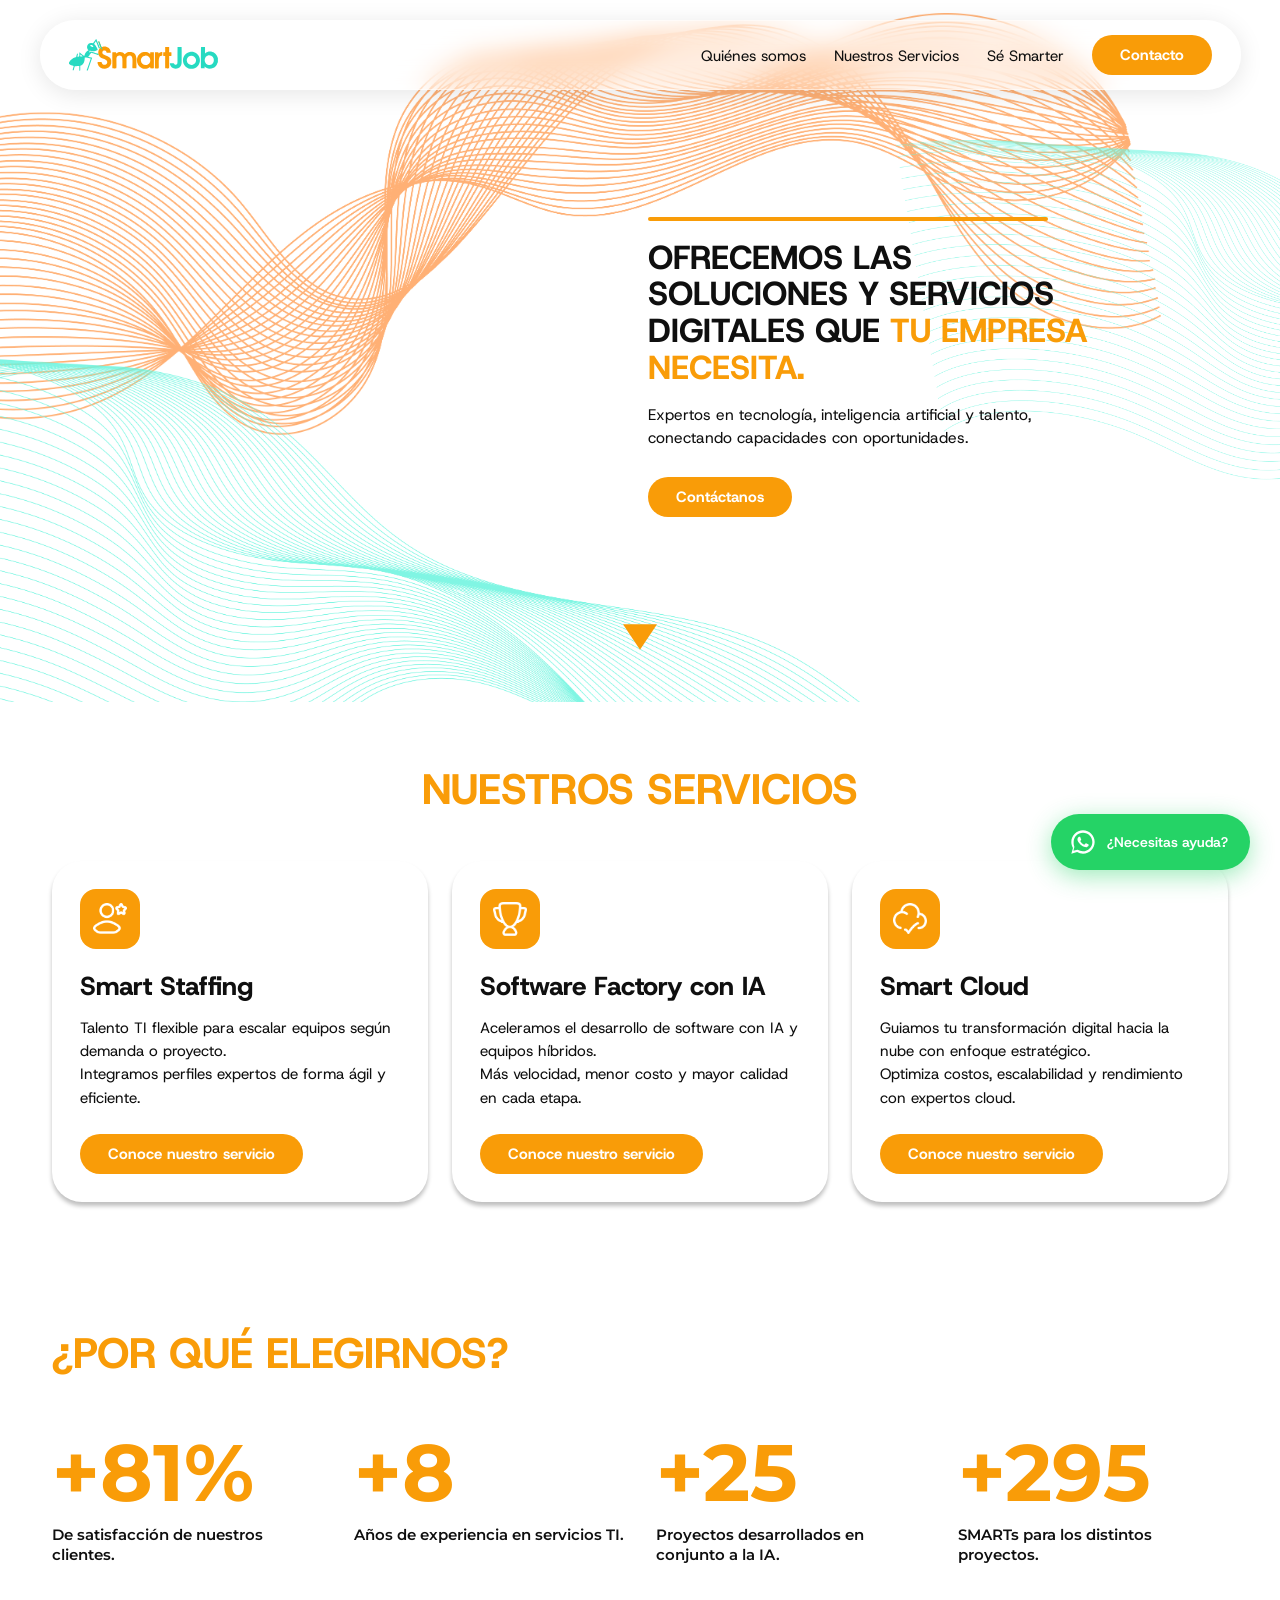
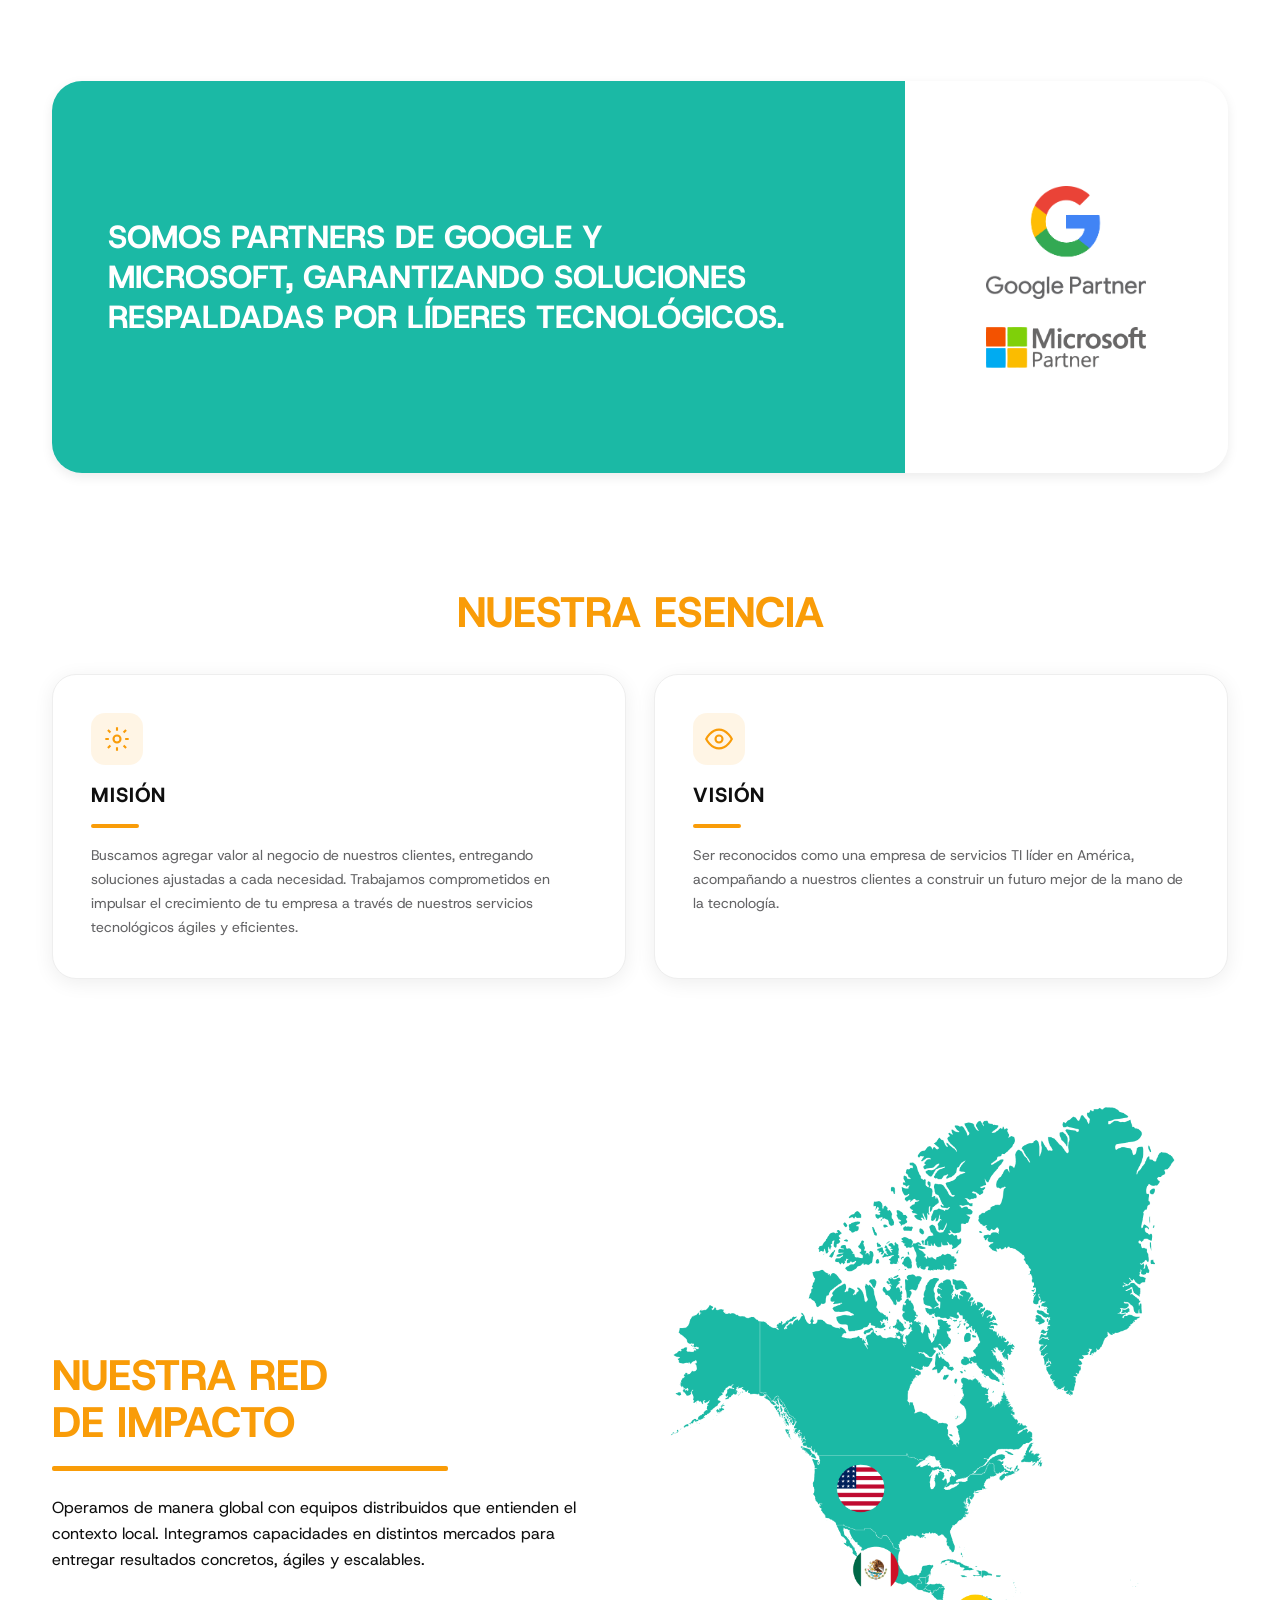
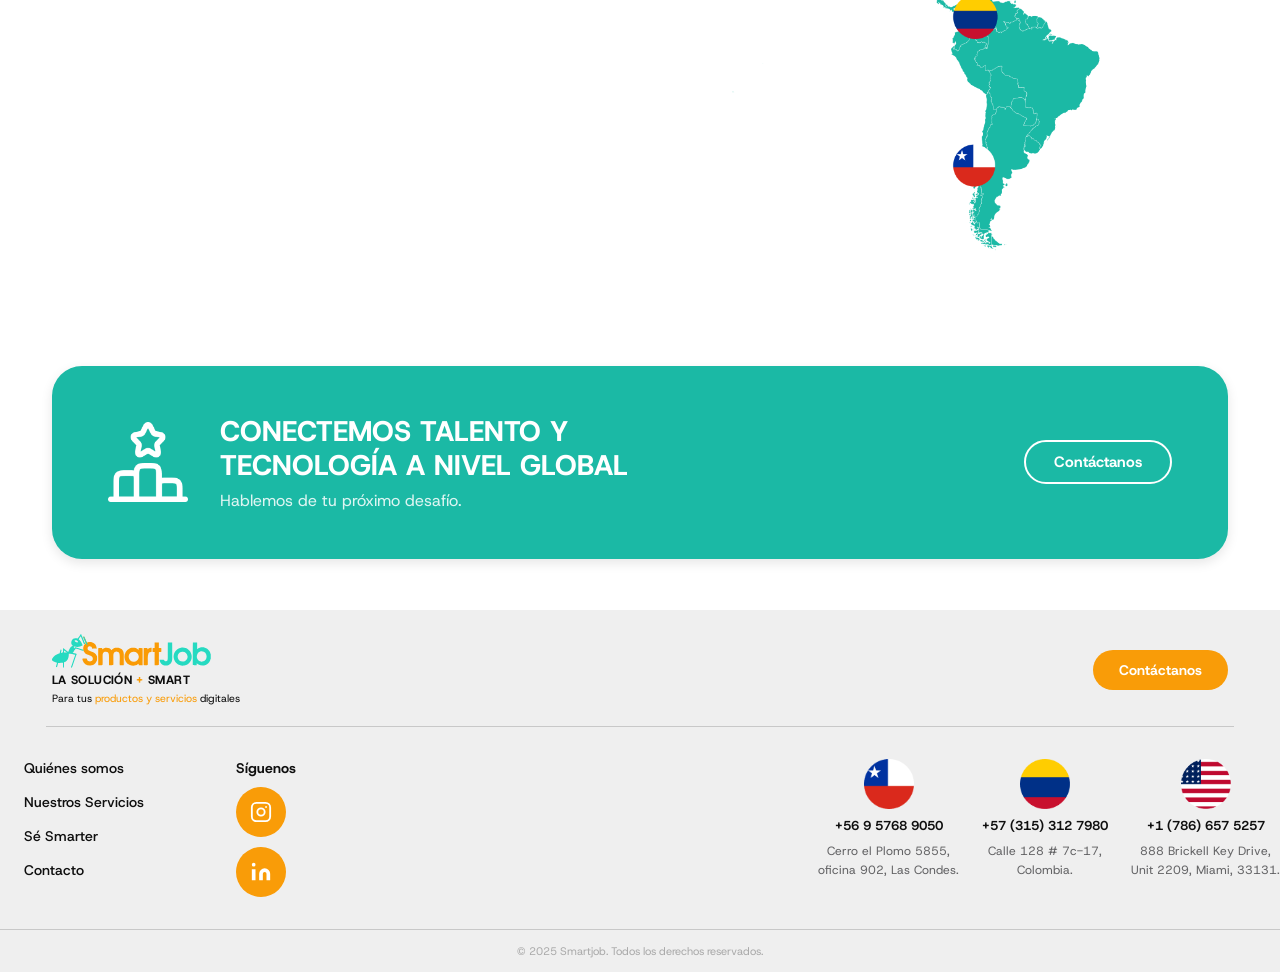
==== commit 70b68831: "renombrar SmartForge a Software Factory con IA y actualizar textos y botones Co-Authored-By: Claude " ====
--- a/index.html
+++ b/index.html
@@ -83,18 +83,18 @@
             Talento TI flexible para escalar equipos según demanda o proyecto.<br>
             Integramos perfiles expertos de forma ágil y eficiente.
           </p>
-          <a href="smart-staffing.html" class="btn-orange">Contáctanos</a>
+          <a href="smart-staffing.html" class="btn-orange">Conoce nuestro servicio</a>
         </div>
         <div class="service-card reveal" style="--delay:100ms">
           <div class="svc-card-icon-wrap">
             <img src="assets/img/forge.png" alt="" aria-hidden="true" />
           </div>
-          <h3 class="service-title">Smart Forge</h3>
+          <h3 class="service-title">Software Factory con IA</h3>
           <p class="service-desc">
             Aceleramos el desarrollo de software con IA y equipos híbridos.<br>
             Más velocidad, menor costo y mayor calidad en cada etapa.
           </p>
-          <a href="contacto.html" class="btn-orange">Contáctanos</a>
+          <a href="contacto.html" class="btn-orange">Conoce nuestro servicio</a>
         </div>
         <div class="service-card reveal" style="--delay:200ms">
           <div class="svc-card-icon-wrap">
@@ -105,7 +105,7 @@
             Guiamos tu transformación digital hacia la nube con enfoque estratégico.<br>
             Optimiza costos, escalabilidad y rendimiento con expertos cloud.
           </p>
-          <a href="smart-cloud.html" class="btn-orange">Contáctanos</a>
+          <a href="smart-cloud.html" class="btn-orange">Conoce nuestro servicio</a>
         </div>
       </div>
     </div>
--- a/css/style.css
+++ b/css/style.css
@@ -2216,6 +2216,15 @@
   max-width: 130px;
   width: 100%;
   height: auto;
+}
+.svc-hcard__wordmark-text {
+  font-family: 'Host Grotesk', sans-serif;
+  font-weight: 800;
+  font-size: 18px;
+  line-height: 1.2;
+  color: var(--dark);
+  text-align: center;
+  max-width: 130px;
 }
 
 /* Íconos mostrados cerca de su resolución nativa para evitar pixelación */
